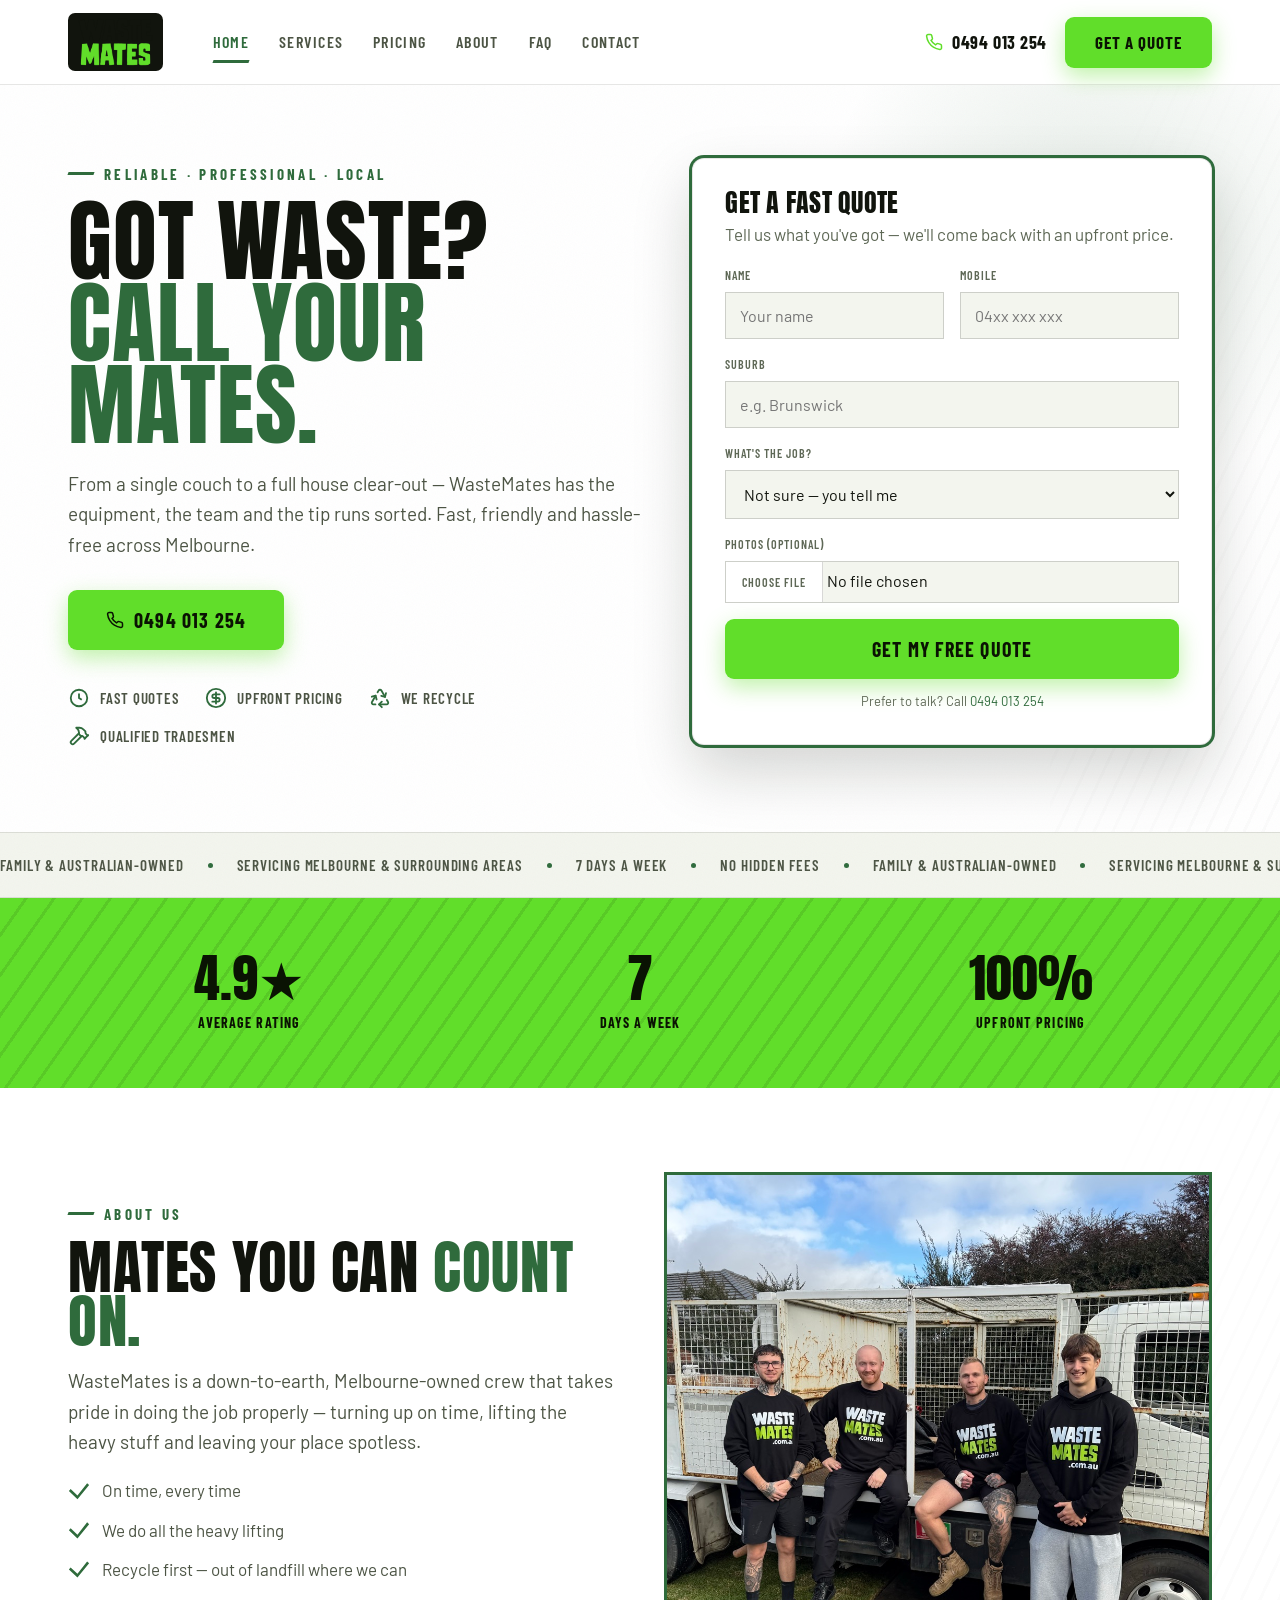
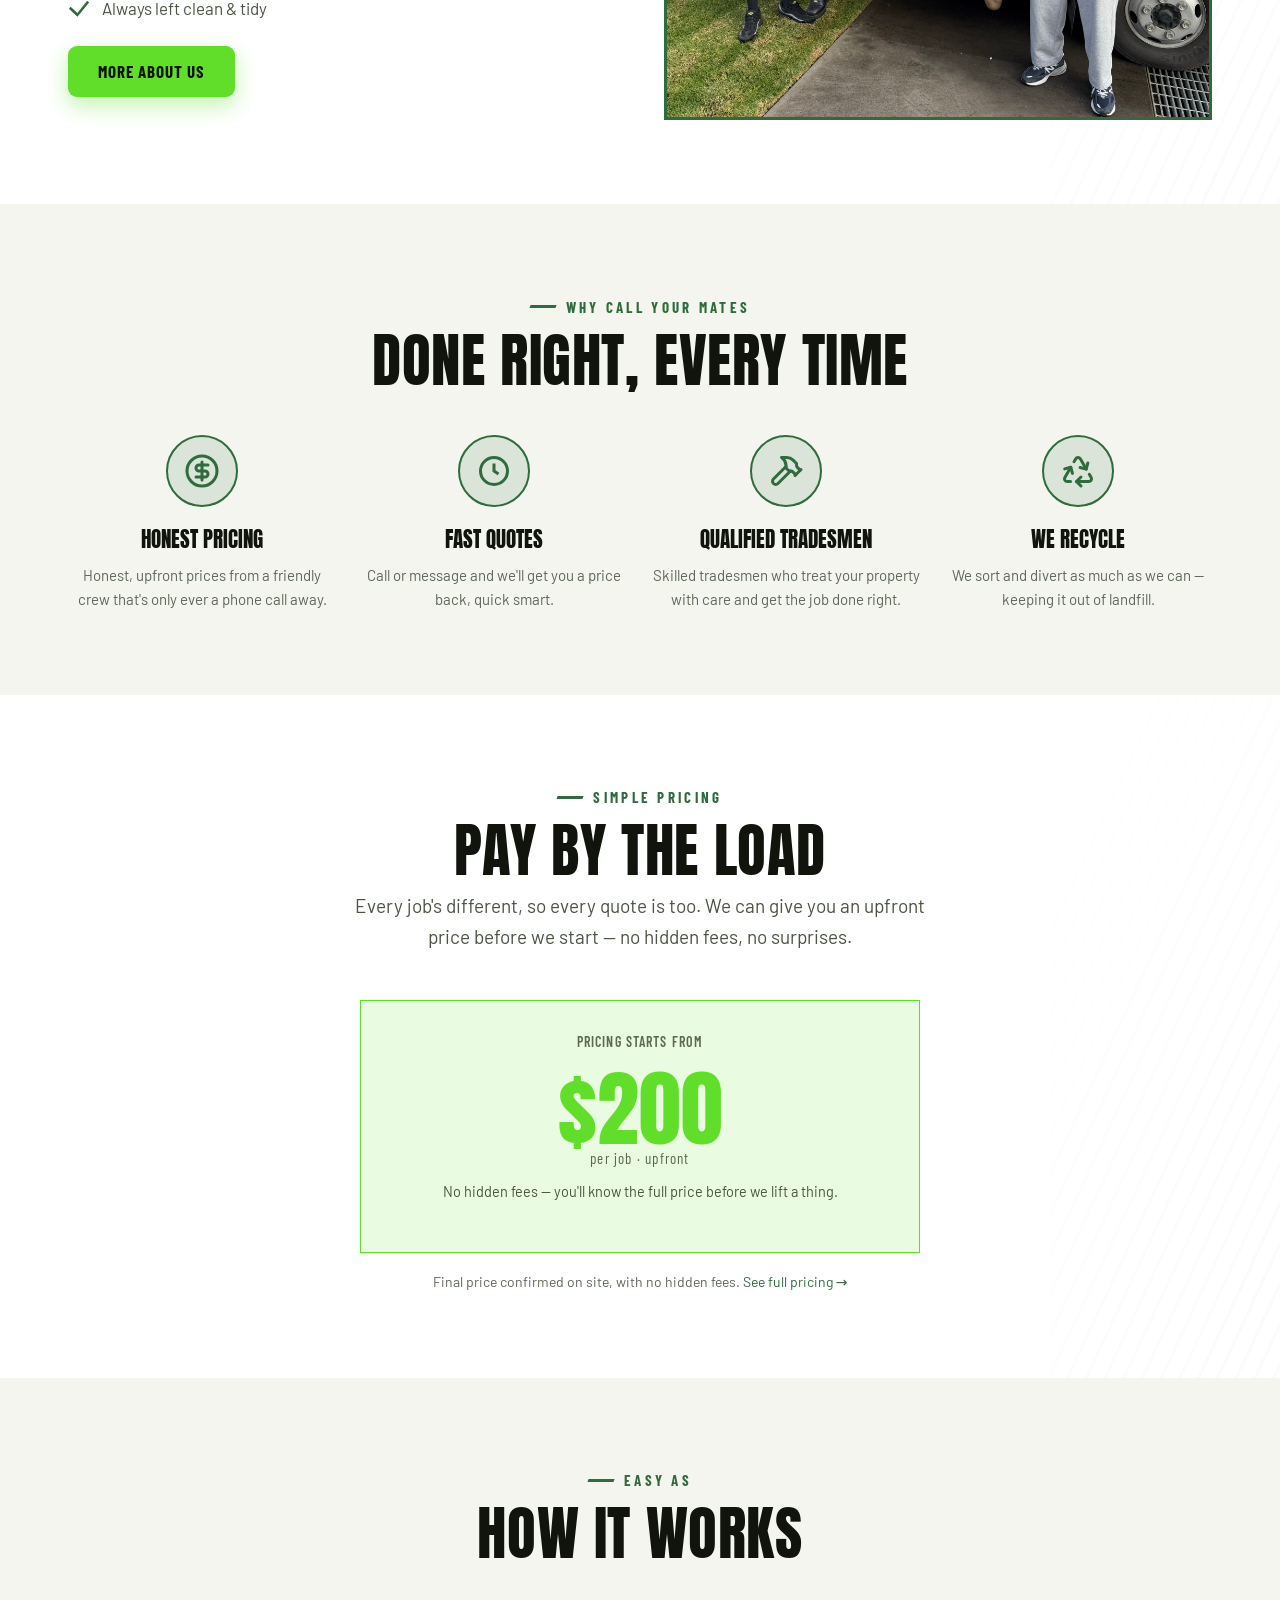
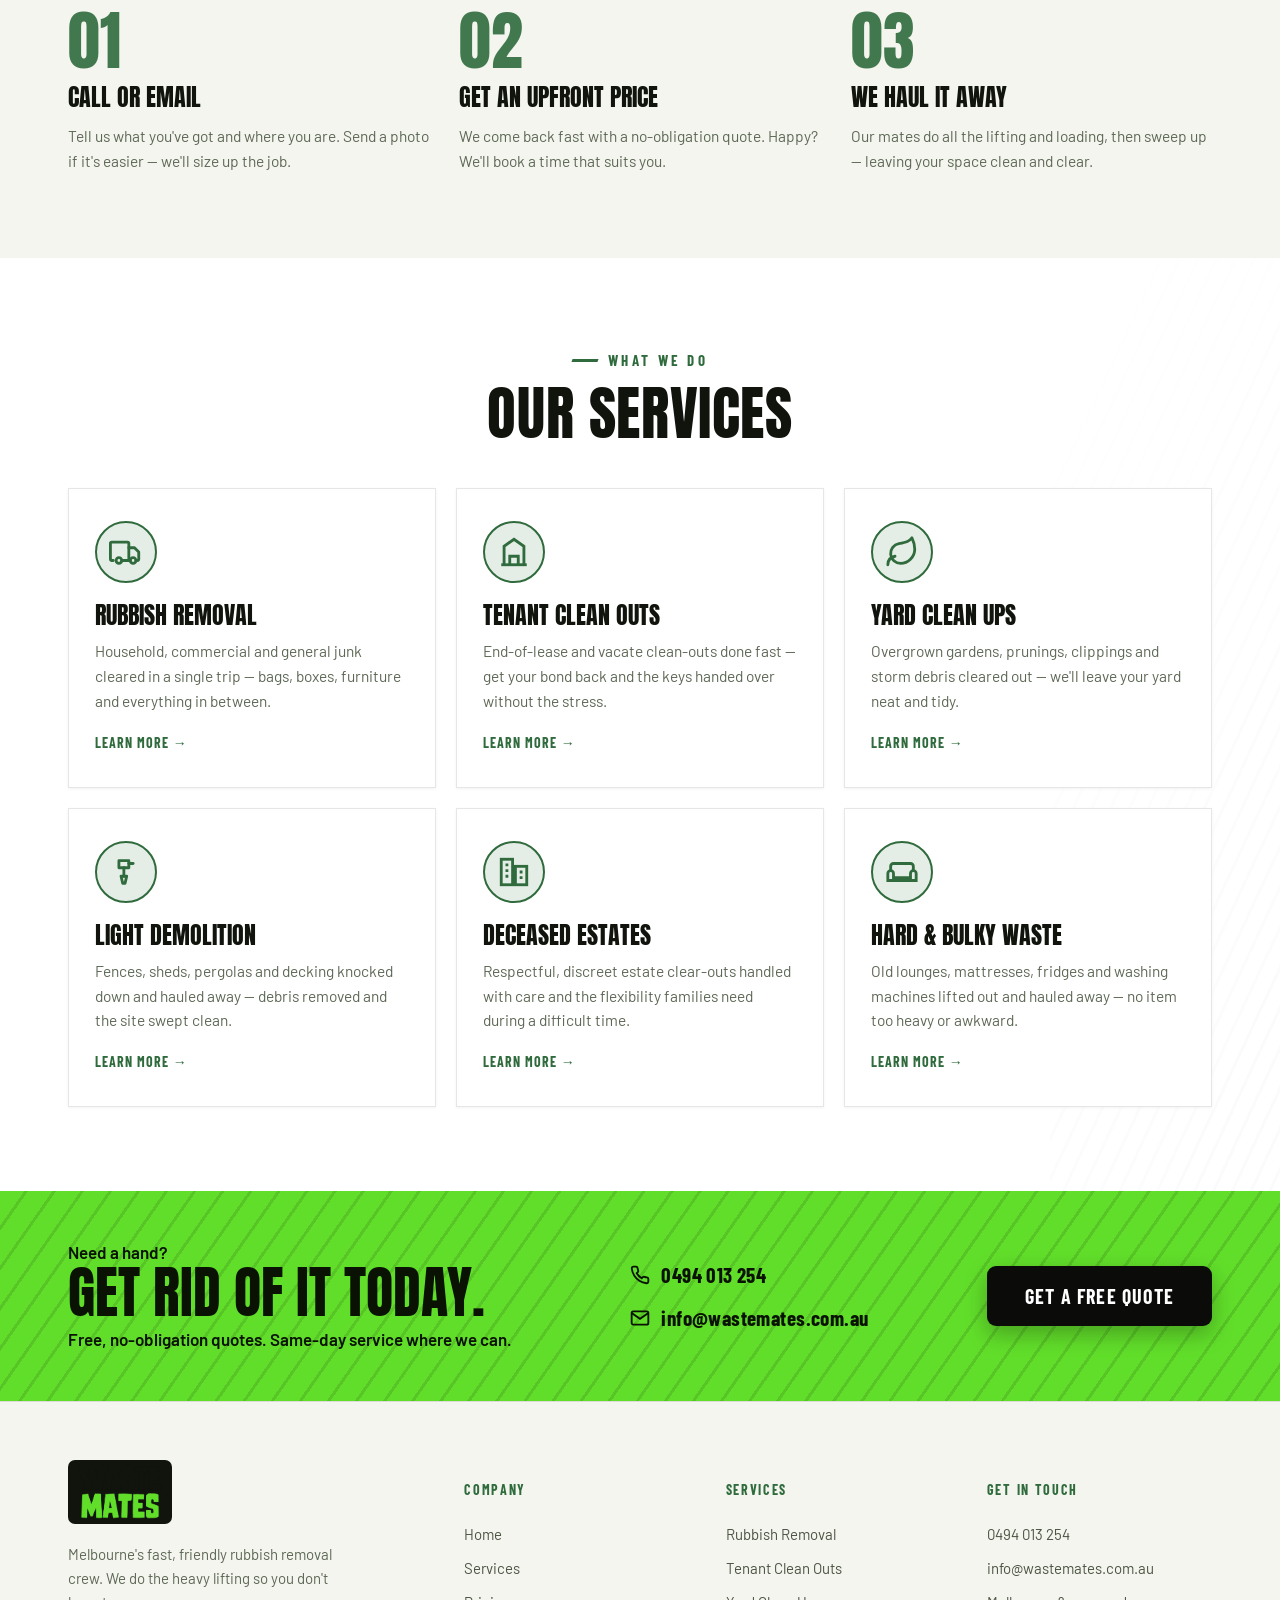
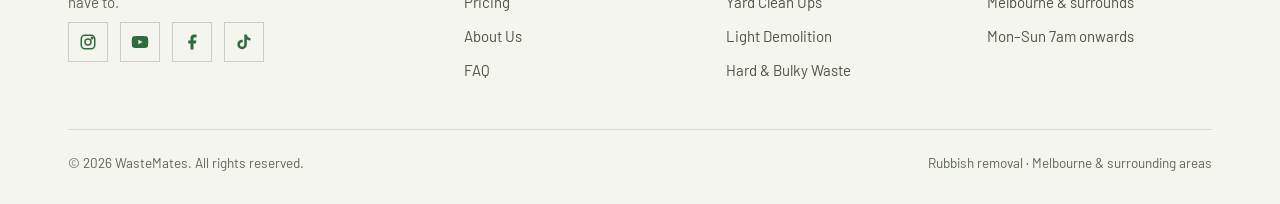
==== index.html @ adf96845 "Fix logo visibility — dark background badge for nav and footer The live logo has white WASTE text wh" ====
﻿<!DOCTYPE html>
<html lang="en-AU">
<head>
<meta charset="UTF-8" />
<meta name="viewport" content="width=device-width, initial-scale=1" />
<title>WasteMates — Rubbish Removal Melbourne | Fast, Upfront, Done.</title>
<meta name="description" content="WasteMates is Melbourne's fast, friendly rubbish removal crew. Upfront pricing, fast quotes, qualified tradesmen. We do the heavy lifting — call 0494 013 254." />
<meta name="theme-color" content="#ffffff" />
<link rel="icon" href="assets/logo.png" />
<link rel="stylesheet" href="styles.css?v=3" />
  <!-- Meta Pixel Code -->
  <script>
  !function(f,b,e,v,n,t,s)
  {if(f.fbq)return;n=f.fbq=function(){n.callMethod?
  n.callMethod.apply(n,arguments):n.queue.push(arguments)};
  if(!f._fbq)f._fbq=n;n.push=n;n.loaded=!0;n.version='2.0';
  n.queue=[];t=b.createElement(e);t.async=!0;
  t.src=v;s=b.getElementsByTagName(e)[0];
  s.parentNode.insertBefore(t,s)}(window, document,'script',
  'https://capig.wastemates.com.au/en_US/fbevents.js');
  fbq('init', '4441358912803902');
  fbq('track', 'PageView');
  </script>
  <noscript><img height="1" width="1" style="display:none"
  src="https://www.facebook.com/tr?id=4441358912803902&ev=PageView&noscript=1"
  /></noscript>
  <!-- End Meta Pixel Code -->
</head>
<body>

  <!-- ===================== HEADER ===================== -->
  <header class="site-head">
    <div class="wrap">
      <nav class="nav">
        <a class="brand" href="index.html" aria-label="WasteMates home"><img src="assets/logo.png" alt="WasteMates" /></a>
        <div class="nav-links">
          <a href="index.html" class="active">Home</a>
          <a href="services.html">Services</a>
          <a href="pricing.html">Pricing</a>
          <a href="about.html">About</a>
          <a href="faq.html">FAQ</a>
          <a href="contact.html">Contact</a>
        </div>
        <div class="nav-cta">
          <a class="phone-link" href="tel:+61494013254"><svg viewBox="0 0 24 24" fill="none" stroke="currentColor" stroke-width="2"><path d="M22 16.92v3a2 2 0 0 1-2.18 2 19.79 19.79 0 0 1-8.63-3.07 19.5 19.5 0 0 1-6-6 19.79 19.79 0 0 1-3.07-8.67A2 2 0 0 1 4.11 2h3a2 2 0 0 1 2 1.72c.13.96.36 1.9.7 2.81a2 2 0 0 1-.45 2.11L8.09 9.91a16 16 0 0 0 6 6l1.27-1.27a2 2 0 0 1 2.11-.45c.91.34 1.85.57 2.81.7A2 2 0 0 1 22 16.92z"/></svg>0494 013 254</a>
          <a class="btn btn--green" href="contact.html">Get a Quote</a>
          <button class="burger" aria-label="Menu"><svg viewBox="0 0 24 24" fill="none" stroke="currentColor" stroke-width="2"><line x1="3" y1="6" x2="21" y2="6"/><line x1="3" y1="12" x2="21" y2="12"/><line x1="3" y1="18" x2="21" y2="18"/></svg></button>
        </div>
      </nav>
    </div>
  </header>
  <div class="mobile-menu">
    <a href="index.html">Home</a>
    <a href="services.html">Services</a>
    <a href="pricing.html">Pricing</a>
    <a href="about.html">About</a>
    <a href="faq.html">FAQ</a>
    <a href="contact.html">Contact</a>
  </div>

  <!-- ===================== HERO ===================== -->
  <section class="hero tread" data-screen-label="Hero">
    <div class="wrap">
      <div class="hero-grid">
        <div class="hero-copy">
          <p class="kicker">Reliable · Professional · Local</p>
          <h1 class="disp" style="max-width: 657px;">Got waste?<br/><span class="brand-text">Call your mates.</span></h1>
          <p class="lead" style="margin-top:22px;">From a single couch to a full house clear-out — WasteMates has the equipment, the team and the tip runs sorted. Fast, friendly and hassle-free across Melbourne.</p>
          <div class="cta-row">
            <a class="btn btn--green btn--lg" href="tel:+61494013254">
              <svg viewBox="0 0 24 24" fill="none" stroke="currentColor" stroke-width="2" style="width:18px;height:18px"><path d="M22 16.92v3a2 2 0 0 1-2.18 2 19.79 19.79 0 0 1-8.63-3.07 19.5 19.5 0 0 1-6-6 19.79 19.79 0 0 1-3.07-8.67A2 2 0 0 1 4.11 2h3a2 2 0 0 1 2 1.72c.13.96.36 1.9.7 2.81a2 2 0 0 1-.45 2.11L8.09 9.91a16 16 0 0 0 6 6l1.27-1.27a2 2 0 0 1 2.11-.45c.91.34 1.85.57 2.81.7A2 2 0 0 1 22 16.92z"/></svg>
              0494 013 254
            </a>
          </div>
          <div class="trust-row">
            <span class="trust-item"><svg viewBox="0 0 24 24" fill="none" stroke="currentColor" stroke-width="2"><circle cx="12" cy="12" r="9"/><path d="M12 7v5l3 2"/></svg>Fast quotes</span>
            <span class="trust-item"><svg viewBox="0 0 24 24" fill="none" stroke="currentColor" stroke-width="2" stroke-linecap="round" stroke-linejoin="round"><circle cx="12" cy="12" r="10" data-comment-anchor="a323102f2f-circle"/><path d="M16 8h-6a2 2 0 1 0 0 4h4a2 2 0 1 1 0 4H8"/><path d="M12 18V6"/></svg>Upfront pricing</span>
            <span class="trust-item"><svg viewBox="0 0 24 24" fill="none" stroke="currentColor" stroke-width="2" stroke-linecap="round" stroke-linejoin="round"><path d="M7 19H4.815a1.83 1.83 0 0 1-1.57-.881 1.785 1.785 0 0 1-.004-1.784L7.196 9.5" data-comment-anchor="2c7aa94d36-path"/><path d="M11 19h8.203a1.83 1.83 0 0 0 1.556-.89 1.784 1.784 0 0 0 0-1.775l-1.226-2.12"/><path d="m14 16-3 3 3 3"/><path d="M8.293 13.596 7.196 9.5 3.1 10.598"/><path d="m9.344 5.811 1.093-1.892A1.83 1.83 0 0 1 11.985 3a1.784 1.784 0 0 1 1.546.888l3.943 6.843"/><path d="m13.378 9.633 4.096 1.098 1.097-4.096"/></svg>We recycle</span>
            <span class="trust-item"><svg viewBox="0 0 24 24" fill="none" stroke="currentColor" stroke-width="2" stroke-linecap="round" stroke-linejoin="round"><path d="m15 12-8.373 8.373a1 1 0 1 1-3-3L12 9" data-comment-anchor="1037ed4631-path"/><path d="m18 15 4-4"/><path d="m21.5 11.5-1.914-1.914A2 2 0 0 1 19 8.172V7l-2.26-2.26a6 6 0 0 0-4.202-1.756L9 2.96l.92.82A6.18 6.18 0 0 1 12 8.4V10l2 2h1.172a2 2 0 0 1 1.414.586L18.5 14.5"/></svg>Qualified tradesmen</span>
          </div>
        </div>
        <div class="hero-form">
          <form class="form" action="https://formsubmit.co/info@wastemates.com.au" method="post" id="hero-quote-form" enctype="multipart/form-data">
            <h2 class="disp" style="font-size:26px;margin-bottom:6px;">Get a fast quote</h2>
            <p class="muted" style="margin-bottom:18px;">Tell us what you've got — we'll come back with an upfront price.</p>
            <input type="hidden" name="_subject" value="New Quote Request — WasteMates Website" />
            <input type="hidden" name="_next" value="https://wastemates.com.au/index.html?sent=1" />
            <input type="hidden" name="_captcha" value="false" />
            <div style="display:none"><input type="text" name="_honey" tabindex="-1" autocomplete="off" /></div>
            <div class="row">
              <div class="field"><label for="h-name">Name</label><input id="h-name" type="text" name="name" placeholder="Your name" /></div>
              <div class="field"><label for="h-mobile">Mobile</label><input id="h-mobile" type="tel" name="mobile" placeholder="04xx xxx xxx" /></div>
            </div>
            <div class="field"><label for="h-suburb">Suburb</label><input id="h-suburb" type="text" name="suburb" placeholder="e.g. Brunswick" /></div>
            <div class="field"><label for="h-job">What's the job?</label>
              <select id="h-job" name="job"><option>Not sure — you tell me</option><option>Rubbish removal</option><option>Tenant clean out</option><option>Yard clean up</option><option>Light demolition</option><option>Deceased estate</option><option>Hard &amp; bulky waste</option></select>
            </div>
            <div class="field"><label for="h-photos">Photos (optional)</label><input id="h-photos" type="file" name="attachment" accept="image/*" /></div>
            <button type="submit" class="btn btn--green btn--lg btn--block">Get my free quote</button>
            <p class="muted" style="margin-top:12px;font-size:13px;text-align:center;">Prefer to talk? Call <a class="green" href="tel:+61494013254">0494 013 254</a></p>
          </form>
        </div>
      </div>
    </div>
  </section>

  <!-- ===================== RATING STRIP ===================== -->
  <section class="strip">
    <div class="marquee">
      <div class="marquee-track">
        <div class="marquee-group">
          <span class="it" data-comment-anchor="3b6968a7cc-span">FAMILY &amp; AUSTRALIAN-OWNED</span><span class="dot"></span>
          <span class="it" data-comment-anchor="3c6c3f442a-span">Servicing Melbourne &amp; surrounding areas</span><span class="dot"></span>
          <span class="it">7 days a week</span><span class="dot"></span>
          <span class="it">No hidden fees</span><span class="dot"></span>
          <span class="it">FAMILY &amp; AUSTRALIAN-OWNED</span><span class="dot"></span>
          <span class="it">Servicing Melbourne &amp; surrounding areas</span><span class="dot"></span>
          <span class="it">7 days a week</span><span class="dot"></span>
          <span class="it">No hidden fees</span><span class="dot"></span>
          <span class="it">FAMILY &amp; AUSTRALIAN-OWNED</span><span class="dot"></span>
          <span class="it">Servicing Melbourne &amp; surrounding areas</span><span class="dot"></span>
          <span class="it">7 days a week</span><span class="dot"></span>
          <span class="it">No hidden fees</span><span class="dot"></span>
        </div>
        <div class="marquee-group" aria-hidden="true">
          <span class="it">FAMILY &amp; AUSTRALIAN-OWNED</span><span class="dot"></span>
          <span class="it">Servicing Melbourne &amp; surrounding areas</span><span class="dot"></span>
          <span class="it">7 days a week</span><span class="dot"></span>
          <span class="it">No hidden fees</span><span class="dot"></span>
          <span class="it">FAMILY &amp; AUSTRALIAN-OWNED</span><span class="dot"></span>
          <span class="it">Servicing Melbourne &amp; surrounding areas</span><span class="dot"></span>
          <span class="it">7 days a week</span><span class="dot"></span>
          <span class="it">No hidden fees</span><span class="dot"></span>
          <span class="it">FAMILY &amp; AUSTRALIAN-OWNED</span><span class="dot"></span>
          <span class="it">Servicing Melbourne &amp; surrounding areas</span><span class="dot"></span>
          <span class="it">7 days a week</span><span class="dot"></span>
          <span class="it">No hidden fees</span><span class="dot"></span>
        </div>
      </div>
    </div>
  </section>

  <!-- ===================== STATS BAND ===================== -->
  <section class="stats-band" data-screen-label="Stats band">
    <div class="wrap">
      <div class="stats-grid">
        <div class="stat-block"><div class="num">4.9★</div><div class="lbl">Average rating</div></div>
        <div class="stat-block"><div class="num">7</div><div class="lbl">Days a week</div></div>
        <div class="stat-block"><div class="num">100%</div><div class="lbl">Upfront pricing</div></div>
      </div>
    </div>
  </section>

  <!-- ===================== ABOUT TEASER ===================== -->
  <section class="section tread" data-screen-label="About teaser">
    <div class="wrap">
      <div class="about-grid">
        <div>
          <p class="kicker">About us</p>
          <h2 class="disp">Mates you can <span class="green">count on.</span></h2>
          <p class="lead" style="margin-top:18px;">WasteMates is a down-to-earth, Melbourne-owned crew that takes pride in doing the job properly — turning up on time, lifting the heavy stuff and leaving your place spotless.</p>
          <ul class="tick-list" style="margin-top:20px;">
            <li>On time, every time</li>
            <li>We do all the heavy lifting</li>
            <li>Recycle first — out of landfill where we can</li>
            <li>Always left clean &amp; tidy</li>
          </ul>
          <div class="cta-row" style="margin:24px 0 0;">
            <a class="btn btn--green" href="about.html">More about us</a>
          </div>
        </div>
        <div class="about-photo">
          <img src="assets/ph-crew.jpg" alt="WasteMates crew" />
        </div>
      </div>
    </div>
  </section>

  <!-- ===================== WHY US ===================== -->
  <section class="section why" data-screen-label="Why us">
    <div class="wrap">
      <div class="shead">
        <p class="kicker">Why call your mates</p>
        <h2 class="disp">Done right, every time</h2>
      </div>
      <div class="why-grid">
        <div class="why-item">
          <div class="why-ic" data-comment-anchor="9b10b68a35-div"><svg viewBox="0 0 24 24" fill="none" stroke="currentColor" stroke-width="2" stroke-linecap="round" stroke-linejoin="round"><circle cx="12" cy="12" r="10"/><path d="M16 8h-6a2 2 0 1 0 0 4h4a2 2 0 1 1 0 4H8"/><path d="M12 18V6"/></svg></div>
          <h3>Honest Pricing</h3>
          <p>Honest, upfront prices from a friendly crew that's only ever a phone call away.</p>
        </div>
        <div class="why-item">
          <div class="why-ic"><svg viewBox="0 0 24 24" fill="none" stroke="currentColor" stroke-width="2"><circle cx="12" cy="12" r="9"/><path d="M12 7v5l3 2"/></svg></div>
          <h3>Fast Quotes</h3>
          <p>Call or message and we'll get you a price back, quick smart.</p>
        </div>
        <div class="why-item" data-comment-anchor="a8935dc30b-div">
          <div class="why-ic"><svg viewBox="0 0 24 24" fill="none" stroke="currentColor" stroke-width="2" stroke-linecap="round" stroke-linejoin="round"><path d="m15 12-8.373 8.373a1 1 0 1 1-3-3L12 9"/><path d="m18 15 4-4"/><path d="m21.5 11.5-1.914-1.914A2 2 0 0 1 19 8.172V7l-2.26-2.26a6 6 0 0 0-4.202-1.756L9 2.96l.92.82A6.18 6.18 0 0 1 12 8.4V10l2 2h1.172a2 2 0 0 1 1.414.586L18.5 14.5"/></svg></div>
          <h3>Qualified Tradesmen</h3>
          <p>Skilled tradesmen who treat your property with care and get the job done right.</p>
        </div>
        <div class="why-item">
          <div class="why-ic" data-comment-anchor="eda1b5be10-div"><svg viewBox="0 0 24 24" fill="none" stroke="currentColor" stroke-width="2" stroke-linecap="round" stroke-linejoin="round"><path d="M7 19H4.815a1.83 1.83 0 0 1-1.57-.881 1.785 1.785 0 0 1-.004-1.784L7.196 9.5"/><path d="M11 19h8.203a1.83 1.83 0 0 0 1.556-.89 1.784 1.784 0 0 0 0-1.775l-1.226-2.12"/><path d="m14 16-3 3 3 3"/><path d="M8.293 13.596 7.196 9.5 3.1 10.598"/><path d="m9.344 5.811 1.093-1.892A1.83 1.83 0 0 1 11.985 3a1.784 1.784 0 0 1 1.546.888l3.943 6.843"/><path d="m13.378 9.633 4.096 1.098 1.097-4.096"/></svg></div>
          <h3>We Recycle</h3>
          <p>We sort and divert as much as we can — keeping it out of landfill.</p>
        </div>
      </div>
    </div>
  </section>

  <!-- ===================== PRICING TEASER ===================== -->
  <section class="section tread" data-screen-label="Pricing teaser">
    <div class="wrap">
      <div class="shead">
        <p class="kicker">Simple pricing</p>
        <h2 class="disp">Pay by the load</h2>
        <p class="lead" style="margin:14px auto 0;">Every job's different, so every quote is too. We can give you an upfront price before we start — no hidden fees, no surprises.</p>
      </div>
      <div class="price-grid" style="grid-template-columns:1fr;max-width:560px;margin:0 auto;">
        <div class="price-card feat">
          <div class="frac">Pricing starts from</div>
          <div class="amt" style="font-size:clamp(56px,15vw,84px);">$200<small>per job · upfront</small></div>
          <p class="fits">No hidden fees — you'll know the full price before we lift a thing.</p>
        </div>
      </div>
      <p class="muted" style="text-align:center;margin-top:18px;font-size:14px;">Final price confirmed on site, with no hidden fees. <a href="pricing.html" class="green">See full pricing →</a></p>
    </div>
  </section>

  <!-- ===================== HOW IT WORKS ===================== -->
  <section class="section why" data-screen-label="How it works">
    <div class="wrap">
      <div class="shead">
        <p class="kicker">Easy as</p>
        <h2 class="disp">How it works</h2>
      </div>
      <div class="steps">
        <div class="step"><div class="n">01</div><h3>Call or email</h3><p>Tell us what you've got and where you are. Send a photo if it's easier — we'll size up the job.</p></div>
        <div class="step"><div class="n">02</div><h3>Get an upfront price</h3><p>We come back fast with a no-obligation quote. Happy? We'll book a time that suits you.</p></div>
        <div class="step"><div class="n">03</div><h3>We haul it away</h3><p>Our mates do all the lifting and loading, then sweep up — leaving your space clean and clear.</p></div>
      </div>
    </div>
  </section>

  <!-- ===================== SERVICES ===================== -->
  <section class="section tread" id="services" data-screen-label="Services">
    <div class="wrap">
      <div class="shead">
        <p class="kicker">What we do</p>
        <h2 class="disp">Our services</h2>
      </div>
      <div class="svc-grid">
        <a class="svc-card" href="services.html">
          <div class="svc-ic" data-comment-anchor="acf03ee2af-div"><svg viewBox="0 0 24 24" fill="none" stroke="currentColor" stroke-width="2" stroke-linecap="round" stroke-linejoin="round"><path d="M14 18V6a1 1 0 0 0-1-1H2a1 1 0 0 0-1 1v11a1 1 0 0 0 1 1h1"/><path d="M14 9h4l3 3v5a1 1 0 0 1-1 1h-1"/><circle cx="7" cy="18" r="2"/><circle cx="17" cy="18" r="2"/><path d="M9 18h6"/></svg></div>
          <h3>RUBBISH REMOVAL</h3>
          <p>Household, commercial and general junk cleared in a single trip — bags, boxes, furniture and everything in between.</p>
          <span class="svc-more">Learn more →</span>
        </a>
        <a class="svc-card" href="services.html">
          <div class="svc-ic"><svg viewBox="0 0 24 24" fill="none" stroke="currentColor" stroke-width="2"><path d="M3 21h18"/><path d="M5 21V8l7-5 7 5v13"/><path d="M9 21v-6h6v6"/></svg></div>
          <h3>TENANT CLEAN OUTS</h3>
          <p>End-of-lease and vacate clean-outs done fast — get your bond back and the keys handed over without the stress.</p>
          <span class="svc-more">Learn more →</span>
        </a>
        <a class="svc-card" href="services.html">
          <div class="svc-ic" data-comment-anchor="a49219375f-div"><svg viewBox="0 0 24 24" fill="none" stroke="currentColor" stroke-width="2" stroke-linecap="round" stroke-linejoin="round" data-comment-anchor="6950f7513b-svg"><path d="M11 20A7 7 0 0 1 9.8 6.1C15.5 5 17 4.48 19 2c1 2 2 4.18 2 8 0 5.5-4.78 10-10 10Z"/><path d="M2 21c0-3 1.85-5.36 5.08-6"/></svg></div>
          <h3>YARD CLEAN UPS</h3>
          <p>Overgrown gardens, prunings, clippings and storm debris cleared out — we'll leave your yard neat and tidy.</p>
          <span class="svc-more">Learn more →</span>
        </a>
        <a class="svc-card" href="services.html">
          <div class="svc-ic"><svg viewBox="0 0 24 24" fill="none" stroke="currentColor" stroke-width="2" stroke-linejoin="round" stroke-linecap="round"><path d="M7 4h7v5H7z" data-comment-anchor="fb498fe541-path"/><path d="M14 6h3"/><path d="M10.5 9v6"/><path d="M8.5 15h4l-1.2 5h-1.6z"/></svg></div>
          <h3>LIGHT DEMOLITION</h3>
          <p>Fences, sheds, pergolas and decking knocked down and hauled away — debris removed and the site swept clean.</p>
          <span class="svc-more">Learn more →</span>
        </a>
        <a class="svc-card" href="services.html">
          <div class="svc-ic"><svg viewBox="0 0 24 24" fill="none" stroke="currentColor" stroke-width="2"><rect x="3" y="3" width="8" height="18"/><rect x="13" y="8" width="8" height="13"/><path d="M6 7h2M6 11h2M6 15h2M16 12h2M16 16h2"/></svg></div>
          <h3>DECEASED ESTATES</h3>
          <p>Respectful, discreet estate clear-outs handled with care and the flexibility families need during a difficult time.</p>
          <span class="svc-more">Learn more →</span>
        </a>
        <a class="svc-card" href="services.html" data-comment-anchor="8968671bc9-a">
          <div class="svc-ic"><svg viewBox="0 0 24 24" fill="none" stroke="currentColor" stroke-width="2"><path d="M4 11V8a2 2 0 0 1 2-2h12a2 2 0 0 1 2 2v3"/><path d="M2 13a2 2 0 0 1 4 0v3h12v-3a2 2 0 0 1 4 0v5H2z"/></svg></div>
          <h3>HARD &amp; BULKY WASTE</h3>
          <p>Old lounges, mattresses, fridges and washing machines lifted out and hauled away — no item too heavy or awkward.</p>
          <span class="svc-more">Learn more →</span>
        </a>
      </div>
    </div>
  </section>

  <!-- ===================== CTA BAND ===================== -->
  <section class="cta-band" data-screen-label="CTA band">
    <div class="wrap">
      <div>
        <p class="sub">Need a hand?</p>
        <h2>Get rid of it today.</h2>
        <p class="sub" style="margin-top:8px;">Free, no-obligation quotes. Same-day service where we can.</p>
      </div>
      <div class="cta-contacts">
        <a class="cc-line" href="tel:+61494013254"><svg viewBox="0 0 24 24" fill="none" stroke="currentColor" stroke-width="2.2"><path d="M22 16.92v3a2 2 0 0 1-2.18 2 19.79 19.79 0 0 1-8.63-3.07 19.5 19.5 0 0 1-6-6 19.79 19.79 0 0 1-3.07-8.67A2 2 0 0 1 4.11 2h3a2 2 0 0 1 2 1.72c.13.96.36 1.9.7 2.81a2 2 0 0 1-.45 2.11L8.09 9.91a16 16 0 0 0 6 6l1.27-1.27a2 2 0 0 1 2.11-.45c.91.34 1.85.57 2.81.7A2 2 0 0 1 22 16.92z"/></svg>0494 013 254</a>
        <span class="cc-line"><svg viewBox="0 0 24 24" fill="none" stroke="currentColor" stroke-width="2.2"><rect x="2" y="4" width="20" height="16" rx="2"/><path d="m2 6 10 7L22 6"/></svg>info@wastemates.com.au</span>
      </div>
      <a class="btn btn--dark btn--lg" href="contact.html">Get a Free Quote</a>
    </div>
  </section>

  <!-- ===================== FOOTER ===================== -->
  <footer class="site-foot">
    <div class="wrap">
      <div class="foot-grid">
        <div class="foot-brand">
          <img src="assets/logo.png" alt="WasteMates" />
          <p>Melbourne's fast, friendly rubbish removal crew. We do the heavy lifting so you don't have to.</p>
          <div class="socials">
            <a href="https://www.instagram.com/thewastemates" aria-label="Instagram" target="_blank" rel="noopener noreferrer"><svg viewBox="0 0 24 24" fill="none" stroke="currentColor" stroke-width="2"><rect x="3" y="3" width="18" height="18" rx="5"/><circle cx="12" cy="12" r="4"/><circle cx="17.5" cy="6.5" r="1" fill="currentColor"/></svg></a>
            <a href="https://www.youtube.com/channel/UCgyg5UkjtcxHfCFO2t0xwRA" aria-label="YouTube" target="_blank" rel="noopener noreferrer"><svg viewBox="0 0 24 24" fill="currentColor" stroke="none" width="22" height="22"><path d="M22.54 6.42a2.78 2.78 0 0 0-1.95-1.96C18.88 4 12 4 12 4s-6.88 0-8.59.46A2.78 2.78 0 0 0 1.46 6.42 29 29 0 0 0 1 12a29 29 0 0 0 .46 5.58 2.78 2.78 0 0 0 1.95 1.96C5.12 20 12 20 12 20s6.88 0 8.59-.46a2.78 2.78 0 0 0 1.95-1.96A29 29 0 0 0 23 12a29 29 0 0 0-.46-5.58z"/><polygon points="9.75 15.02 15.5 12 9.75 8.98 9.75 15.02" fill="#f3f5ee"/></svg></a>
            <a href="https://www.facebook.com/profile.php?id=61590875721966" aria-label="Facebook" target="_blank" rel="noopener noreferrer"><svg viewBox="0 0 24 24" fill="currentColor" stroke="none" width="22" height="22"><path d="M18 2h-3a5 5 0 0 0-5 5v3H7v4h3v8h4v-8h3l1-4h-4V7a1 1 0 0 1 1-1h3z"/></svg></a>
            <a href="https://www.tiktok.com/@waste.mates" aria-label="TikTok" target="_blank" rel="noopener noreferrer"><svg viewBox="0 0 24 24" fill="currentColor" stroke="none" width="22" height="22"><path d="M19.59 6.69a4.83 4.83 0 0 1-3.77-4.25V2h-3.45v13.67a2.89 2.89 0 0 1-2.88 2.5 2.89 2.89 0 0 1-2.89-2.89 2.89 2.89 0 0 1 2.89-2.89c.28 0 .54.04.79.1V9.01a6.34 6.34 0 0 0-.79-.05 6.34 6.34 0 0 0-6.34 6.34 6.34 6.34 0 0 0 6.34 6.34 6.34 6.34 0 0 0 6.33-6.34V8.5a8.18 8.18 0 0 0 4.78 1.52V6.56a4.85 4.85 0 0 1-1.01.13z"/></svg></a>
          </div>
        </div>
        <div class="foot-col">
          <h4>Company</h4>
          <a href="index.html">Home</a>
          <a href="services.html">Services</a>
          <a href="pricing.html">Pricing</a>
          <a href="about.html">About Us</a>
          <a href="faq.html">FAQ</a>
        </div>
        <div class="foot-col">
          <h4>Services</h4>
          <a href="services.html">Rubbish Removal</a>
          <a href="services.html">Tenant Clean Outs</a>
          <a href="services.html">Yard Clean Ups</a>
          <a href="services.html">Light Demolition</a>
          <a href="services.html">Hard &amp; Bulky Waste</a>
        </div>
        <div class="foot-col">
          <h4>Get in touch</h4>
          <a href="tel:+61494013254">0494 013 254</a>
          <span>info@wastemates.com.au</span>
          <span>Melbourne &amp; surrounds</span>
          <span>Mon–Sun 7am onwards</span>
        </div>
      </div>
      <div class="foot-base">
        <span>© 2026 WasteMates. All rights reserved.</span>
        <span>Rubbish removal · Melbourne &amp; surrounding areas</span>
      </div>
    </div>
  </footer>

  <script src="site.js?v=8"></script>
</body>
</html>
---- styles.css ----
/* ===================================================================
   WasteMates — shared design system
   Light, energetic, electric-green. Anton display + Barlow body.
   =================================================================== */

@import url('https://fonts.googleapis.com/css2?family=Anton&family=Barlow:wght@400;500;600;700;800&family=Barlow+Condensed:wght@500;600;700&display=swap');

:root{
  --green:#61DE2A;
  --green-d:#4fbf1f;
  --green-dd:#3a9415;
  --green-soft:rgba(97,222,42,.14);
  --green-glow:rgba(97,222,42,.35);

  /* secondary brand green — used for structural/decorative accents (icons,
     borders, kickers, links). The electric --green above is reserved for
     CTAs, prices, stats and other high-priority conversion info, so it
     keeps its visual punch instead of being diluted everywhere. */
  --brand:#2f6b3c;
  --brand-soft:rgba(47,107,60,.12);

  --bg:#ffffff;
  --bg2:#f3f5ee;
  --bg3:#eaede3;
  --panel:#eef1e8;
  --card:#ffffff;

  --ink:#11140d;
  --ink2:#4c5444;
  --muted:#5e6856;
  --line:rgba(11,12,9,.10);
  --line2:rgba(11,12,9,.16);

  --disp:'Anton',Impact,sans-serif;
  --cond:'Barlow Condensed',sans-serif;
  --body:'Barlow',system-ui,sans-serif;

  --maxw:1200px;
  --r:6px;
}

*{box-sizing:border-box;}
html{scroll-behavior:smooth;}
body{
  margin:0;background:var(--bg);color:var(--ink);
  font-family:var(--body);font-size:17px;line-height:1.6;
  -webkit-font-smoothing:antialiased;overflow-x:hidden;
}
/* grungy grain overlay */
body::before{
  content:"";position:fixed;inset:0;z-index:1;pointer-events:none;opacity:.035;
  background-image:url("data:image/svg+xml,%3Csvg xmlns='http://www.w3.org/2000/svg' width='120' height='120'%3E%3Cfilter id='n'%3E%3CfeTurbulence type='fractalNoise' baseFrequency='0.9' numOctaves='2'/%3E%3C/filter%3E%3Crect width='100%25' height='100%25' filter='url(%23n)'/%3E%3C/svg%3E");
}
img{max-width:100%;display:block;}
a{color:inherit;text-decoration:none;}

h1,h2,h3{margin:0;font-weight:400;}
p{margin:0;}

.wrap{max-width:var(--maxw);margin:0 auto;padding:0 28px;position:relative;z-index:2;}
.section{padding:84px 0;position:relative;z-index:2;}
.section.tight{padding:60px 0;}

/* tire-track texture strips on dark sections */
.tread{position:relative;}
.tread::after{
  content:"";position:absolute;top:0;right:0;width:230px;height:100%;pointer-events:none;opacity:.5;z-index:0;
  background:repeating-linear-gradient(115deg,transparent 0 14px,rgba(11,12,9,.035) 14px 17px);
  -webkit-mask:linear-gradient(115deg,transparent,#000);mask:linear-gradient(115deg,transparent,#000);
}

/* ---------- type helpers ---------- */
.kicker{
  font-family:var(--cond);font-weight:700;text-transform:uppercase;
  letter-spacing:.22em;font-size:15px;color:var(--brand);margin:0 0 14px;
  display:inline-flex;align-items:center;gap:10px;
}
.kicker::before{content:"";width:26px;height:3px;background:var(--brand);display:inline-block;transform:skewX(-20deg);}
.disp{font-family:var(--disp);text-transform:uppercase;line-height:.92;letter-spacing:.01em;}
h1.disp{font-size:clamp(46px,7vw,92px);}
h2.disp{font-size:clamp(34px,4.6vw,60px);}
h3.disp{font-size:clamp(22px,2.4vw,30px);}
.green{color:var(--brand);}
.brand-text{color:var(--brand);}
.lead{font-size:19px;color:var(--ink2);max-width:54ch;}
.muted{color:var(--muted);}

/* green skew underline accent */
.usk{position:relative;display:inline-block;}
.usk::after{content:"";position:absolute;left:0;right:-4px;bottom:-10px;height:7px;background:var(--brand);transform:skewX(-22deg);}

/* ---------- buttons ---------- */
.btn{
  display:inline-flex;align-items:center;gap:10px;justify-content:center;
  font-family:var(--cond);font-weight:700;text-transform:uppercase;letter-spacing:.06em;
  font-size:17px;line-height:1;padding:17px 30px;cursor:pointer;border:0;
  border-radius:9px;
  transition:transform .15s,background .15s,color .15s,box-shadow .15s;
}
.btn--green{background:var(--green);color:#0a1303;box-shadow:0 8px 22px rgba(97,222,42,.4);}
.btn--green:hover{background:#74f23a;transform:translateY(-2px);box-shadow:0 12px 32px var(--green-glow);}
.btn--ghost{background:transparent;color:var(--ink);box-shadow:inset 0 0 0 2px var(--line2);}
.btn--ghost:hover{box-shadow:inset 0 0 0 2px var(--green);color:var(--green);transform:translateY(-2px);}
.btn--dark{background:#0b0c09;color:#fff;box-shadow:0 8px 22px rgba(11,12,9,.28);}
.btn--dark:hover{background:#000;transform:translateY(-2px);box-shadow:0 12px 32px rgba(11,12,9,.4);}
.btn--lg{font-size:20px;padding:20px 38px;}
.btn--block{width:100%;}

/* ---------- header ---------- */
.site-head{
  position:sticky;top:0;z-index:50;background:rgba(255,255,255,.86);
  backdrop-filter:blur(10px);border-bottom:1px solid var(--line);
}
.nav{display:flex;align-items:center;gap:26px;height:84px;}
.brand{display:flex;align-items:center;flex:none;}
.brand img{height:58px;width:auto;background:var(--ink);border-radius:7px;padding:5px 10px;}
.nav-links{display:flex;gap:30px;margin-left:24px;}
.nav-links a{
  font-family:var(--cond);font-weight:600;text-transform:uppercase;letter-spacing:.08em;
  font-size:16px;color:var(--ink2);padding:6px 0;position:relative;transition:color .15s;
}
.nav-links a:hover{color:var(--ink);}
.nav-links a.active{color:var(--brand);}
.nav-links a.active::after{content:"";position:absolute;left:0;right:0;bottom:-2px;height:3px;background:var(--brand);transform:skewX(-20deg);}
.nav-cta{margin-left:auto;display:flex;align-items:center;gap:18px;}
.phone-link{display:flex;align-items:center;gap:9px;font-family:var(--cond);font-weight:700;font-size:18px;letter-spacing:.03em;color:var(--ink);white-space:nowrap;}
.phone-link svg{width:18px;height:18px;color:var(--green);}
.burger{display:none;background:none;border:0;color:var(--ink);cursor:pointer;padding:8px;}
.burger svg{width:28px;height:28px;}

/* ---------- hero ---------- */
.hero{position:relative;overflow:hidden;background:var(--bg);}
.hero::before{ /* corner splatter glow */
  content:"";position:absolute;top:-160px;right:-120px;width:620px;height:620px;border-radius:50%;
  background:radial-gradient(circle,var(--brand-soft),transparent 62%);pointer-events:none;z-index:0;
}
.hero-grid{display:grid;grid-template-columns:1.05fr .95fr;gap:50px;align-items:center;padding:70px 0 84px;}
/* hero quote form — replaces the hero photo as a direct conversion path */
.hero-form{position:relative;}
.hero-form .form{
  border-radius:12px;box-shadow:0 0 0 3px var(--brand),0 26px 60px rgba(17,20,13,.18);
}
.hero-form .form h2{color:var(--ink);}
.cta-row{display:flex;gap:14px;flex-wrap:wrap;margin:30px 0 36px;}
.trust-row{display:flex;flex-wrap:wrap;gap:14px 26px;}
.trust-item{display:flex;align-items:center;gap:10px;font-family:var(--cond);font-weight:600;text-transform:uppercase;letter-spacing:.05em;font-size:15px;color:var(--ink2);}
.trust-item svg{width:22px;height:22px;color:var(--brand);flex:none;}

/* ---------- rating strip ---------- */
.strip{background:var(--bg2);border-top:1px solid var(--line);border-bottom:1px solid var(--line);}
.marquee{overflow:hidden;}
.marquee-track{display:flex;width:max-content;animation:marquee-scroll 32s linear infinite;will-change:transform;}
.marquee-group{display:flex;align-items:center;flex-shrink:0;padding:20px 0;}
.marquee-group .it{display:flex;align-items:center;font-family:var(--cond);font-weight:600;text-transform:uppercase;letter-spacing:.06em;font-size:15px;color:var(--ink2);white-space:nowrap;}
.marquee-group .dot{flex-shrink:0;width:5px;height:5px;border-radius:50%;background:var(--brand);margin:0 24px;}
@keyframes marquee-scroll{from{transform:translateX(0);}to{transform:translateX(-50%);}}
@media (prefers-reduced-motion: reduce){.marquee-track{animation:none;}}
.stars{color:var(--green);letter-spacing:2px;}

/* ---------- section header ---------- */
.shead{text-align:center;margin-bottom:48px;}
.shead .kicker{justify-content:center;}

/* ---------- services grid ---------- */
.svc-grid{display:grid;grid-template-columns:repeat(3,1fr);gap:20px;}
.svc-card{
  background:#ffffff;border:1px solid var(--line);padding:32px 26px;
  box-shadow:0 1px 3px rgba(17,20,13,.05);
  position:relative;transition:transform .15s,border-color .15s,background .15s,box-shadow .15s;overflow:hidden;
}
.svc-card::before{content:"";position:absolute;left:0;top:0;width:100%;height:4px;background:var(--brand);transform:scaleX(0);transform-origin:left;transition:transform .2s;}
.svc-card:hover{transform:translateY(-5px);border-color:var(--line2);background:var(--bg2);box-shadow:0 12px 28px rgba(17,20,13,.08);}
.svc-card:hover::before{transform:scaleX(1);}
.svc-ic{width:62px;height:62px;border-radius:50%;display:flex;align-items:center;justify-content:center;background:var(--brand-soft);border:2px solid var(--brand);margin-bottom:20px;}
.svc-ic svg{width:34px;height:34px;color:var(--brand);}
.svc-card h3{font-family:var(--disp);text-transform:uppercase;font-size:24px;line-height:1;margin-bottom:12px;}
.svc-card p{color:var(--muted);font-size:15.5px;}
.svc-more{display:inline-flex;align-items:center;gap:7px;margin-top:18px;font-family:var(--cond);font-weight:700;text-transform:uppercase;letter-spacing:.07em;font-size:14px;color:var(--brand);}

/* ---------- why band ---------- */
.why{background:var(--bg2);}
.why-grid{display:grid;grid-template-columns:repeat(4,1fr);gap:24px;}
.why-item{text-align:center;}
.why-ic{width:72px;height:72px;margin:0 auto 16px;border-radius:50%;border:2px solid var(--brand);background:var(--brand-soft);display:flex;align-items:center;justify-content:center;}
.why-ic svg{width:36px;height:36px;color:var(--brand);}
.why-item h3{font-family:var(--disp);text-transform:uppercase;font-size:21px;margin-bottom:6px;}
.why-item p{color:var(--muted);font-size:15px;}

/* ---------- pricing tiers ---------- */
.price-grid{display:grid;grid-template-columns:repeat(4,1fr);gap:18px;}
.price-card{background:var(--card);border:1px solid var(--line);padding:30px 24px;text-align:center;position:relative;box-shadow:0 1px 3px rgba(17,20,13,.05);transition:transform .15s,border-color .15s,box-shadow .15s;}
.price-card:hover{transform:translateY(-4px);border-color:var(--brand);box-shadow:0 12px 28px rgba(17,20,13,.08);}
.price-card.feat{border-color:var(--green);background:var(--green-soft);}
.price-card .tag{position:absolute;top:0;left:50%;transform:translate(-50%,-50%);background:var(--green);color:#0a1303;font-family:var(--cond);font-weight:700;text-transform:uppercase;letter-spacing:.08em;font-size:12px;padding:5px 14px;}
.price-card .size{font-family:var(--disp);text-transform:uppercase;font-size:26px;}
.price-card .frac{font-family:var(--cond);font-weight:600;color:var(--muted);text-transform:uppercase;letter-spacing:.08em;font-size:14px;margin-bottom:14px;}
.price-card .amt{font-family:var(--disp);font-size:46px;color:var(--green);line-height:1;}
.price-card .amt small{font-family:var(--cond);font-size:15px;color:var(--muted);display:block;letter-spacing:.08em;}
.price-card .fits{color:var(--ink2);font-size:14.5px;margin-top:14px;min-height:42px;}

/* ---------- steps ---------- */
.steps{display:grid;grid-template-columns:repeat(3,1fr);gap:30px;counter-reset:s;}
.step{position:relative;padding-top:8px;}
.step .n{font-family:var(--disp);font-size:64px;color:var(--brand);line-height:.8;opacity:.9;}
.step h3{font-family:var(--disp);text-transform:uppercase;font-size:24px;margin:10px 0 8px;}
.step p{color:var(--muted);font-size:15.5px;}

/* ---------- about teaser ---------- */
.about-grid{display:grid;grid-template-columns:1fr 1fr;gap:48px;align-items:center;}
.about-photo{position:relative;}
.about-photo img{width:100%;aspect-ratio:1/1;display:block;object-fit:cover;object-position:center;}
.about-photo::after{content:"";position:absolute;inset:0;box-shadow:inset 0 0 0 3px var(--brand);pointer-events:none;}
/* embedded Leaflet map — service area */
#about-map,
#contact-map{
  width:100%;height:450px;
  border:3px solid var(--brand);
  z-index:0;
}
.stats{display:flex;gap:30px;flex-wrap:wrap;margin-top:26px;}
.stat .big{font-family:var(--disp);font-size:44px;color:var(--green);line-height:.9;}
.stat .cap{font-family:var(--cond);font-weight:600;text-transform:uppercase;letter-spacing:.06em;font-size:13px;color:var(--muted);}

/* ---------- testimonials ---------- */
.tst-grid{display:grid;grid-template-columns:repeat(3,1fr);gap:20px;}
.tst{background:var(--card);border:1px solid var(--line);padding:28px;box-shadow:0 1px 3px rgba(17,20,13,.05);}
.tst .stars{font-size:18px;margin-bottom:12px;}
.tst p{font-size:16px;color:var(--ink2);margin-bottom:16px;}
.tst .who{font-family:var(--cond);font-weight:700;text-transform:uppercase;letter-spacing:.05em;font-size:15px;}
.tst .who span{color:var(--muted);font-weight:600;}

/* ---------- stats band ---------- */
.stats-band{position:relative;background:var(--green);color:#0a1303;overflow:hidden;}
.stats-band::before{content:"";position:absolute;inset:0;opacity:.1;background:repeating-linear-gradient(125deg,transparent 0 20px,#0a1303 20px 23px);pointer-events:none;}
.stats-band .wrap{padding:54px 28px;}
.stats-grid{position:relative;z-index:1;display:grid;grid-template-columns:repeat(3,1fr);gap:28px;text-align:center;}
.stat-block .num{font-family:var(--disp);text-transform:uppercase;font-size:clamp(34px,4.6vw,52px);line-height:1;}
.stat-block .lbl{margin-top:8px;font-family:var(--cond);font-weight:700;text-transform:uppercase;letter-spacing:.08em;font-size:14px;}

/* ---------- big CTA band ---------- */
.cta-band{position:relative;background:var(--green);color:#0a1303;overflow:hidden;}
.cta-band::before{content:"";position:absolute;inset:0;opacity:.12;background:repeating-linear-gradient(125deg,transparent 0 20px,#0a1303 20px 23px);pointer-events:none;}
.cta-band .wrap{display:flex;flex-wrap:wrap;align-items:center;gap:30px;justify-content:space-between;padding:48px 28px;}
.cta-band h2{font-family:var(--disp);text-transform:uppercase;font-size:clamp(34px,4.4vw,56px);line-height:.92;}
.cta-band .sub{font-weight:600;font-size:17px;}
.cta-contacts{display:flex;flex-direction:column;gap:10px;}
.cta-contacts a,.cta-contacts .cc-line{display:flex;align-items:center;gap:11px;font-family:var(--cond);font-weight:700;font-size:21px;letter-spacing:.02em;}
.cta-contacts svg{width:20px;height:20px;}

/* ---------- footer ---------- */
.site-foot{background:var(--bg2);border-top:1px solid var(--line);padding:58px 0 30px;}
.foot-grid{display:grid;grid-template-columns:1.6fr 1fr 1fr 1fr;gap:36px;}
.foot-brand img{height:64px;margin-bottom:18px;background:var(--ink);border-radius:7px;padding:5px 10px;}
.foot-brand p{color:var(--muted);font-size:15px;max-width:34ch;}
.foot-col h4{font-family:var(--cond);font-weight:700;text-transform:uppercase;letter-spacing:.12em;font-size:14px;color:var(--brand);margin-bottom:16px;}
.foot-col a,.foot-col span{display:block;color:var(--ink2);font-size:15px;padding:5px 0;transition:color .12s;}
.foot-col a:hover{color:var(--brand);}
.socials{display:flex;gap:12px;margin-top:8px;}
.socials a{width:40px;height:40px;border:1px solid var(--line2);display:flex;align-items:center;justify-content:center;transition:.15s;}
.socials a:hover{border-color:var(--brand);background:var(--brand-soft);}
.socials svg{width:18px;height:18px;color:var(--brand);}
.foot-base{margin-top:42px;padding-top:22px;border-top:1px solid var(--line);display:flex;flex-wrap:wrap;justify-content:space-between;gap:12px;color:var(--muted);font-size:13.5px;}

/* ---------- inner page hero ---------- */
.page-hero{position:relative;background:var(--bg2);border-bottom:1px solid var(--line);padding:64px 0 56px;overflow:hidden;}
.page-hero::before{content:"";position:absolute;top:-140px;right:-100px;width:480px;height:480px;border-radius:50%;background:radial-gradient(circle,var(--brand-soft),transparent 62%);}
.page-hero .crumbs{font-family:var(--cond);font-weight:600;text-transform:uppercase;letter-spacing:.1em;font-size:13px;color:var(--muted);margin-bottom:16px;}
.page-hero .crumbs a:hover{color:var(--brand);}
.page-hero h1{font-family:var(--disp);text-transform:uppercase;font-size:clamp(40px,6vw,76px);line-height:.92;}

/* ---------- generic content ---------- */
.two-col{display:grid;grid-template-columns:1fr 1fr;gap:48px;align-items:start;}
.prose p{color:var(--ink2);margin-bottom:16px;}
.tick-list{list-style:none;padding:0;margin:8px 0 0;display:grid;gap:12px;}
.tick-list li{display:flex;gap:12px;align-items:flex-start;color:var(--ink2);}
.tick-list li::before{content:"";flex:none;width:22px;height:22px;margin-top:2px;background:var(--brand);clip-path:polygon(43% 73%,12% 44%,4% 53%,43% 90%,96% 25%,87% 17%);}
.cross-list li::before{background:#b13a2a;clip-path:polygon(20% 0,50% 30%,80% 0,100% 20%,70% 50%,100% 80%,80% 100%,50% 70%,20% 100%,0 80%,30% 50%,0 20%);}

/* ---------- FAQ accordion ---------- */
.faq{max-width:860px;margin:0 auto;}
.faq-item{border:1px solid var(--line);background:var(--card);margin-bottom:12px;box-shadow:0 1px 3px rgba(17,20,13,.05);}
.faq-q{width:100%;text-align:left;background:none;border:0;color:var(--ink);cursor:pointer;
  display:flex;align-items:center;justify-content:space-between;gap:16px;padding:22px 24px;
  font-family:var(--cond);font-weight:700;text-transform:uppercase;letter-spacing:.03em;font-size:19px;}
.faq-q .pm{display:inline-flex;align-items:center;gap:7px;font-family:var(--cond);font-weight:700;text-transform:uppercase;letter-spacing:.07em;font-size:14px;color:var(--brand);flex:none;white-space:nowrap;}
.faq-q .pm::after{content:"\2193";font-size:13px;transition:transform .2s;}
.faq-item.open .pm::after{transform:rotate(180deg);}
.faq-a{max-height:0;overflow:hidden;transition:max-height .28s ease;}
.faq-a p{padding:0 24px 22px;color:var(--ink2);}

/* ---------- contact ---------- */
.contact-grid{display:grid;grid-template-columns:1fr 1.1fr;gap:40px;align-items:start;}
.contact-card{background:var(--card);border:1px solid var(--line);padding:26px;display:flex;gap:16px;align-items:center;margin-bottom:14px;box-shadow:0 1px 3px rgba(17,20,13,.05);}
.contact-card .ic{width:54px;height:54px;border-radius:50%;flex:none;background:var(--brand-soft);border:2px solid var(--brand);display:flex;align-items:center;justify-content:center;}
.contact-card .ic svg{width:26px;height:26px;color:var(--brand);}
.contact-card .lbl{font-family:var(--cond);font-weight:600;text-transform:uppercase;letter-spacing:.1em;font-size:12px;color:var(--muted);}
.contact-card .val{font-family:var(--cond);font-weight:700;font-size:22px;}
.form{background:var(--card);border:1px solid var(--line);padding:32px;box-shadow:0 1px 3px rgba(17,20,13,.05);}
.form .row{display:grid;grid-template-columns:1fr 1fr;gap:16px;}
.field{margin-bottom:16px;}
.field label{display:block;font-family:var(--cond);font-weight:600;text-transform:uppercase;letter-spacing:.08em;font-size:12px;color:var(--muted);margin-bottom:7px;}
.field input,.field textarea,.field select{
  width:100%;background:var(--bg2);border:1px solid var(--line2);color:var(--ink);
  font-family:var(--body);font-size:16px;padding:13px 14px;outline:none;transition:border-color .15s;
}
.field input:focus,.field textarea:focus,.field select:focus{border-color:var(--green);}
.field textarea{min-height:120px;resize:vertical;}
.field input[type=file]{padding:0;cursor:pointer;}
.field input[type=file]::file-selector-button{background:var(--card);border:none;border-right:1px solid var(--line2);color:var(--muted);font-family:var(--cond);font-size:12px;font-weight:600;text-transform:uppercase;letter-spacing:.08em;padding:13px 16px;cursor:pointer;transition:background .15s;}
.field input[type=file]::file-selector-button:hover{background:var(--line);}

/* ---------- responsive ---------- */
@media(max-width:980px){
  .hero-grid,.about-grid,.two-col,.contact-grid{grid-template-columns:1fr;}
  .svc-grid,.tst-grid,.steps{grid-template-columns:repeat(2,1fr);}
  .why-grid,.price-grid{grid-template-columns:repeat(2,1fr);}
  .foot-grid{grid-template-columns:1fr 1fr;}
}
/* collapse the nav to a burger before the full bar can get tight */
@media(max-width:980px){
  .nav-links,.nav-cta .phone-link,.nav-cta .btn{display:none;}
  .burger{display:block;}
  .nav-cta{margin-left:auto;}
  .nav{height:72px;}
  .brand img{height:48px;padding:4px 8px;}
}
@media(max-width:680px){
  .section{padding:60px 0;}
  .section.tight{padding:46px 0;}
  .svc-grid,.tst-grid,.steps,.why-grid,.price-grid,.stats-grid,.foot-grid,.form .row{grid-template-columns:1fr;}
  .stats-grid{gap:34px;}
  .cta-band .wrap{flex-direction:column;align-items:flex-start;}
  .about-photo img{height:auto;}
}
/* phone refinements — keep big display type & rows from clipping */
@media(max-width:520px){
  .wrap{padding:0 18px;}
  h1.disp{font-size:clamp(38px,11vw,60px);}
  .page-hero h1{font-size:clamp(32px,9.5vw,56px);}
  .cta-row{flex-direction:column;align-items:stretch;}
  .cta-row .btn{width:100%;}
  .cta-band .wrap{padding:40px 18px;gap:22px;}
  .cta-contacts a{font-size:18px;word-break:break-word;}
  .cta-contacts svg{flex:none;}
  .contact-card .val{font-size:19px;word-break:break-word;}
  .foot-base{font-size:12.5px;}
}

/* ---------- sticky mobile call/quote bar ---------- */
.sticky-cta{display:none;}
@media(max-width:680px){
  .sticky-cta{
    display:flex;gap:10px;position:fixed;left:0;right:0;bottom:0;z-index:55;
    padding:12px 16px calc(12px + env(safe-area-inset-bottom));
    background:rgba(255,255,255,.97);backdrop-filter:blur(10px);
    border-top:1px solid var(--line);box-shadow:0 -8px 26px rgba(17,20,13,.14);
  }
  .sticky-cta .btn{flex:1;padding:14px 16px;font-size:15px;}
  body{padding-bottom:74px;}
}

/* mobile menu */
.mobile-menu{display:none;position:fixed;inset:72px 0 0;z-index:49;background:rgba(255,255,255,.98);
  flex-direction:column;padding:30px 28px;gap:8px;overflow-y:auto;}
.mobile-menu.open{display:flex;}
.mobile-menu a{font-family:var(--disp);text-transform:uppercase;font-size:30px;color:var(--ink);padding:10px 0;border-bottom:1px solid var(--line);}
.mobile-menu a:last-of-type{border:0;}
.mobile-menu .btn{margin-top:18px;}
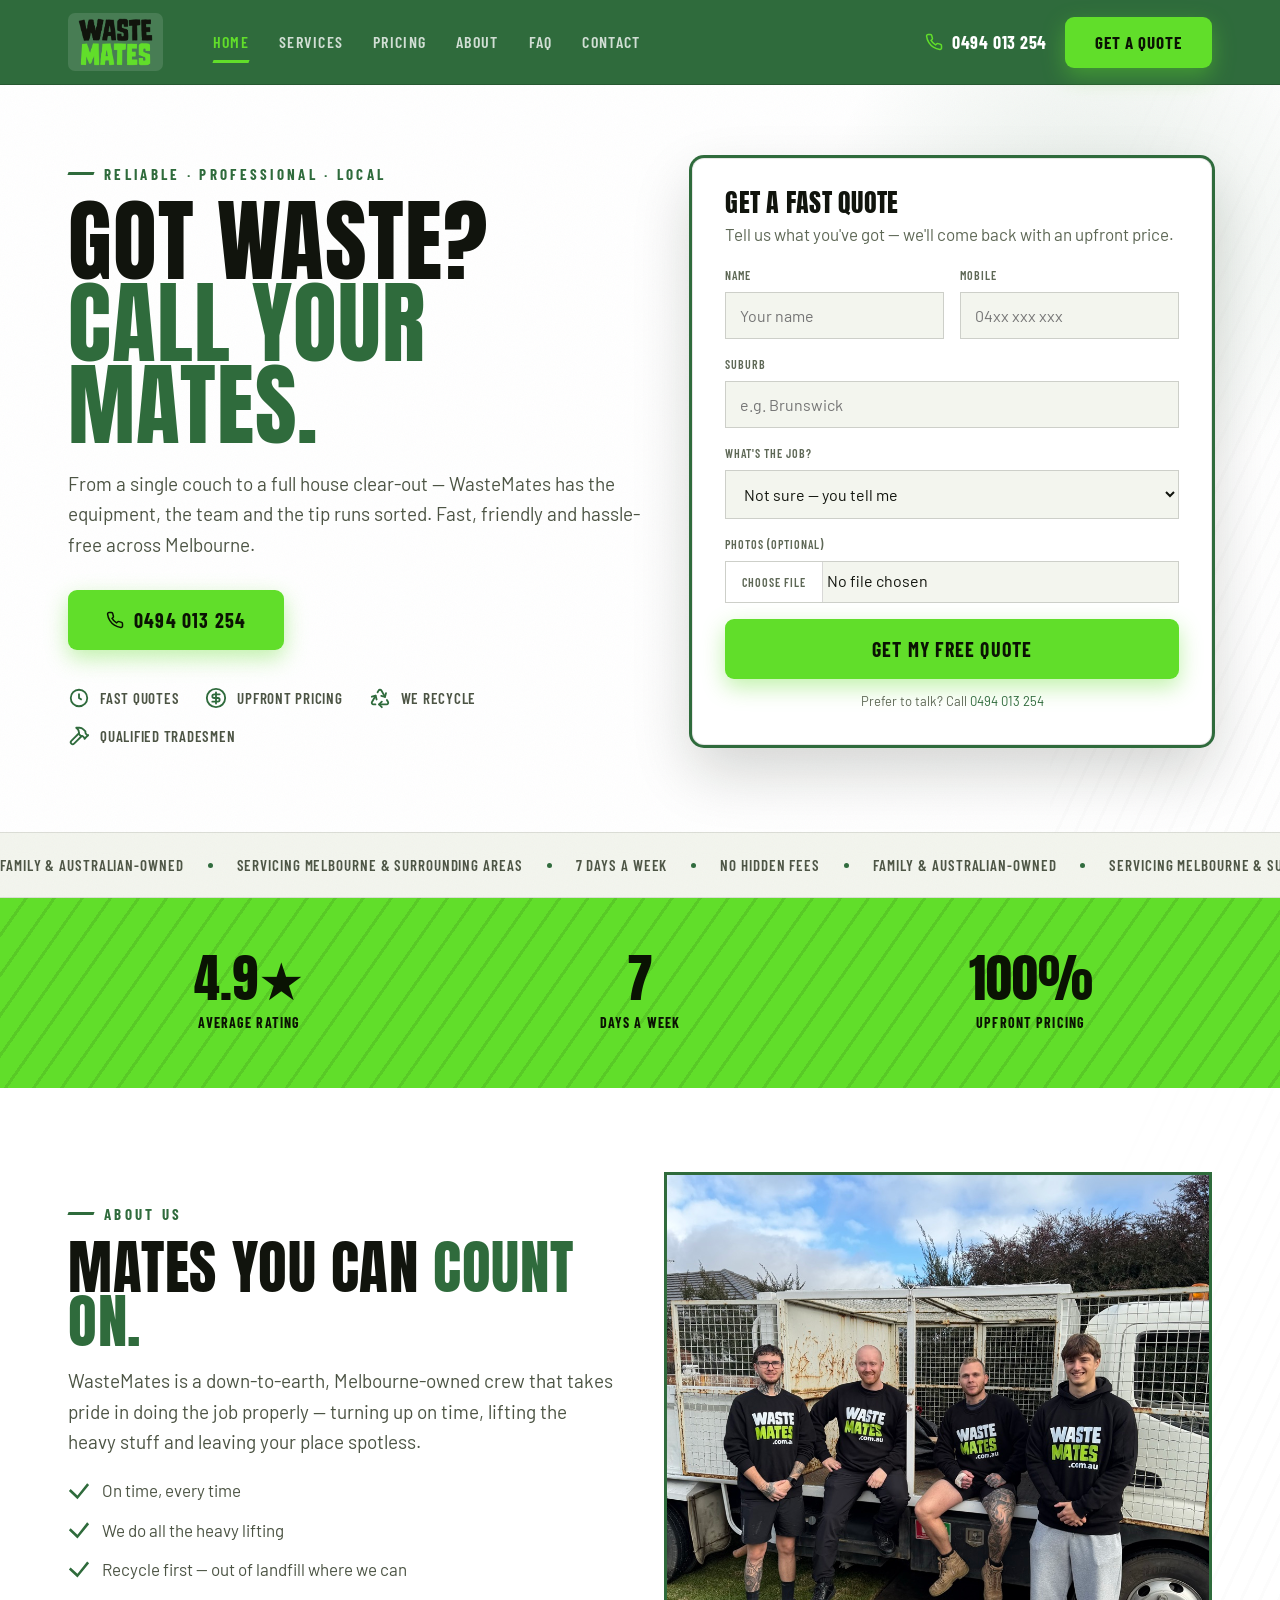
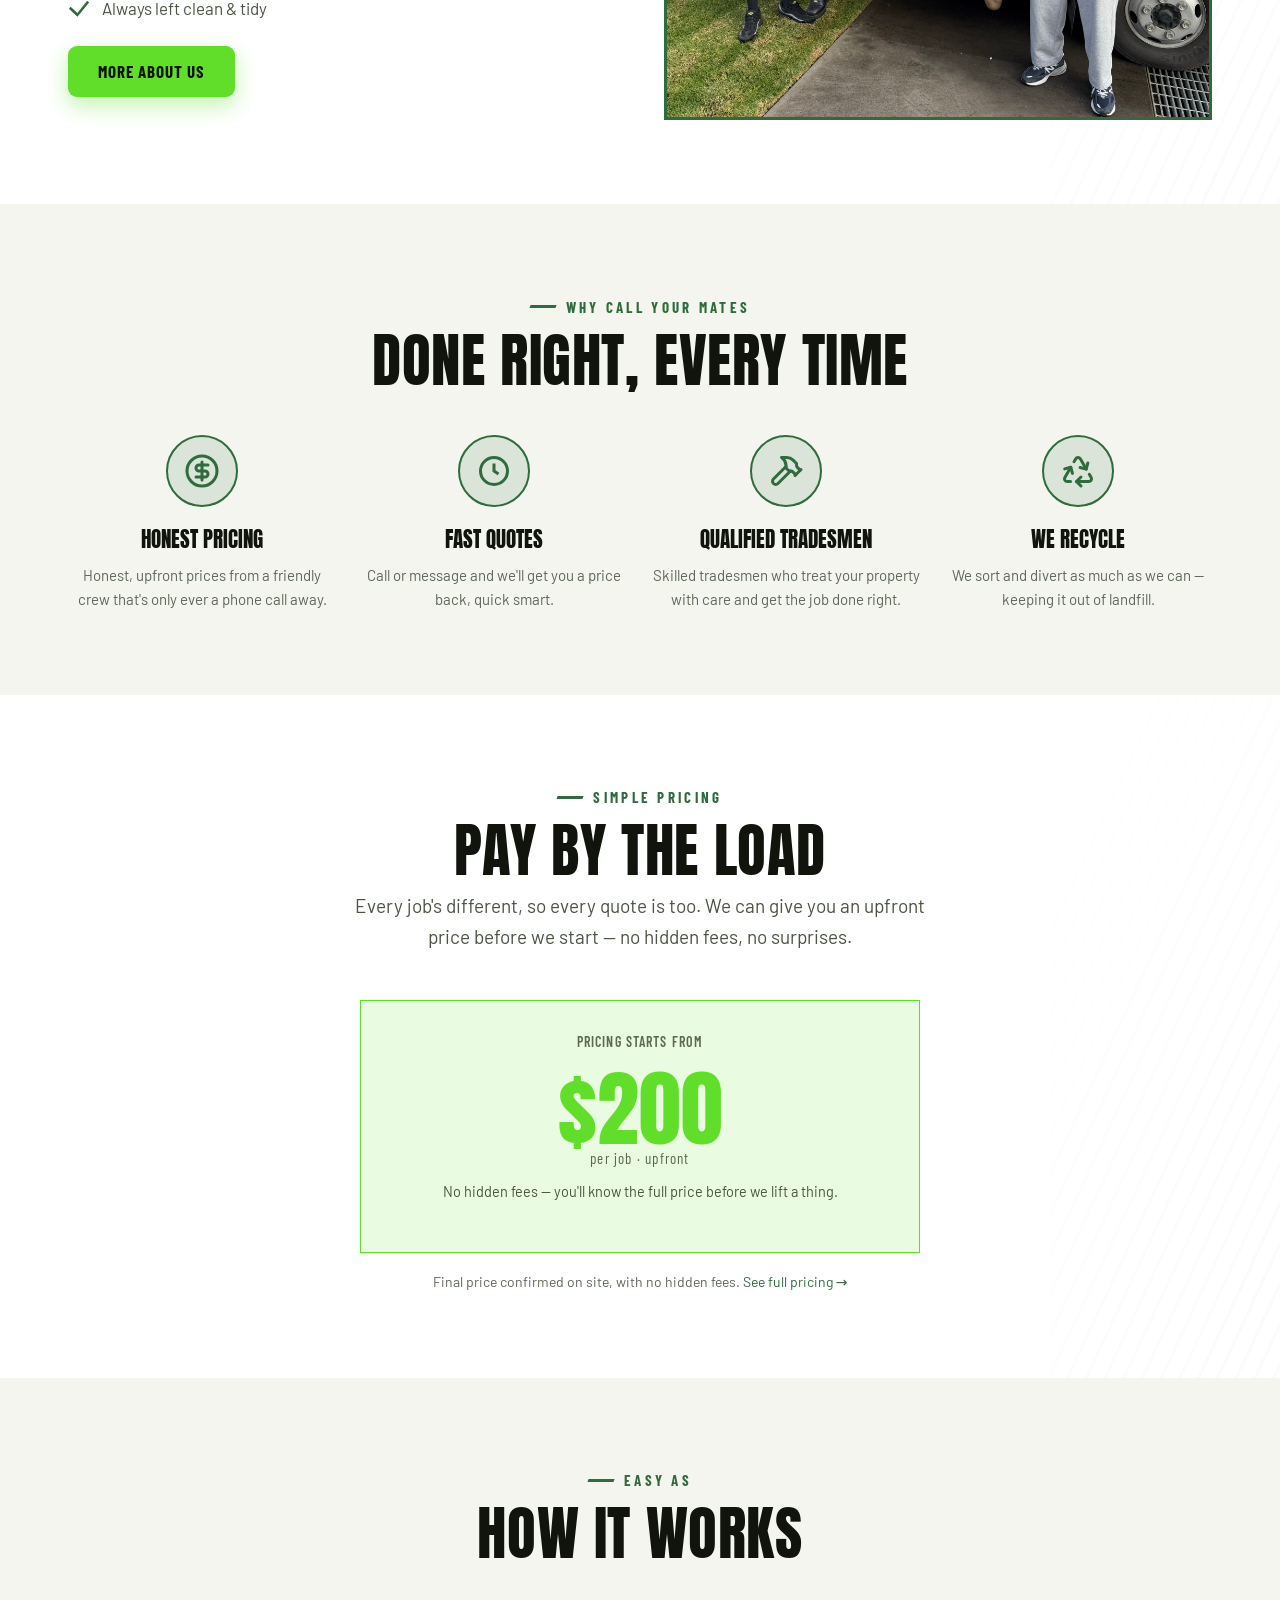
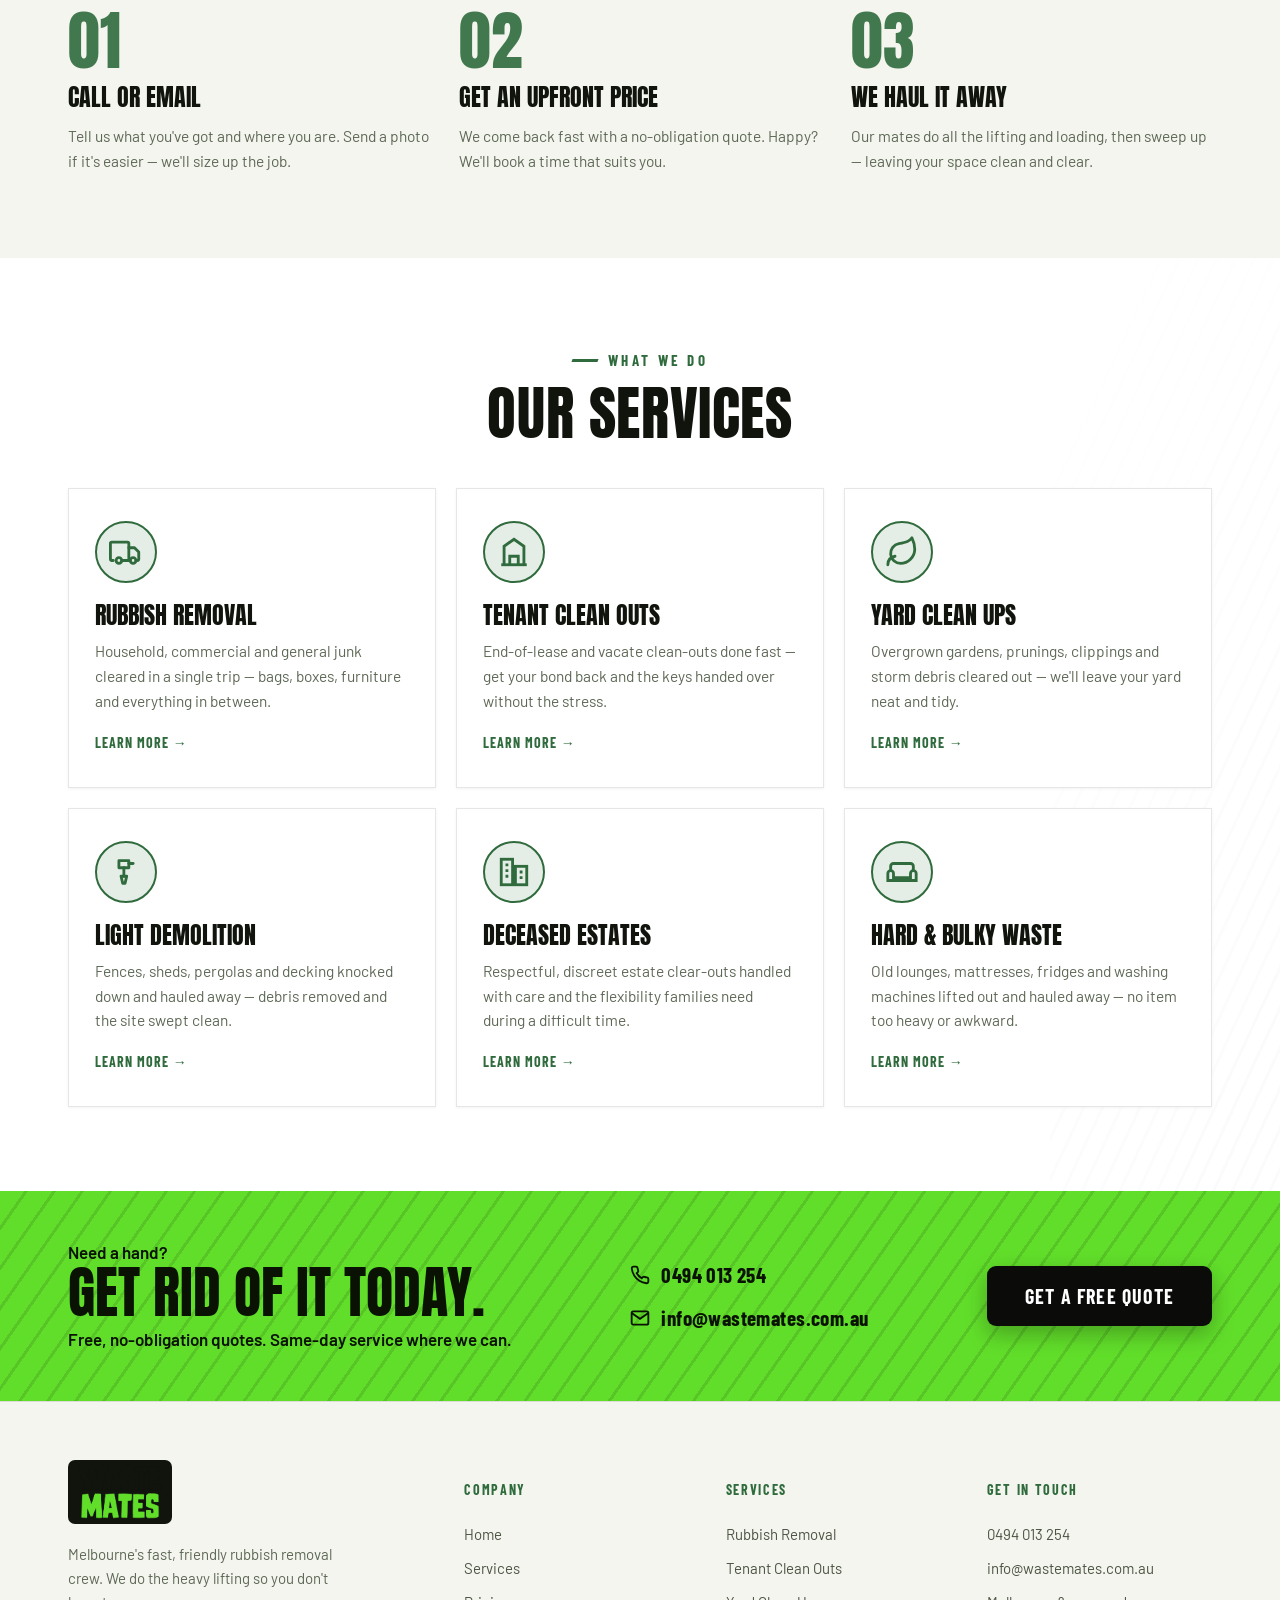
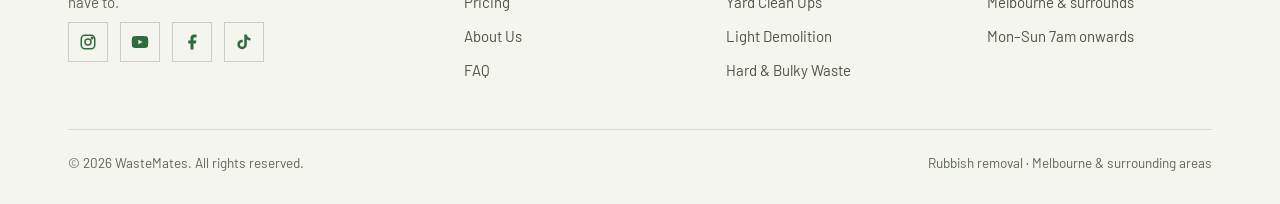
==== commit 2da66ef6: "style: green header/nav bar using --brand colour - .site-head background changed from translucent wh" ====
--- a/index.html
+++ b/index.html
@@ -7,7 +7,7 @@
 <meta name="description" content="WasteMates is Melbourne's fast, friendly rubbish removal crew. Upfront pricing, fast quotes, qualified tradesmen. We do the heavy lifting — call 0494 013 254." />
 <meta name="theme-color" content="#ffffff" />
 <link rel="icon" href="assets/logo.png" />
-<link rel="stylesheet" href="styles.css?v=3" />
+<link rel="stylesheet" href="styles.css?v=4" />
   <!-- Meta Pixel Code -->
   <script>
   !function(f,b,e,v,n,t,s)
@@ -351,6 +351,6 @@
     </div>
   </footer>
 
-  <script src="site.js?v=8"></script>
+  <script src="site.js?v=9"></script>
 </body>
 </html>
--- a/styles.css
+++ b/styles.css
@@ -108,24 +108,24 @@
 
 /* ---------- header ---------- */
 .site-head{
-  position:sticky;top:0;z-index:50;background:rgba(255,255,255,.86);
-  backdrop-filter:blur(10px);border-bottom:1px solid var(--line);
+  position:sticky;top:0;z-index:50;background:var(--brand);
+  border-bottom:1px solid rgba(0,0,0,.18);
 }
 .nav{display:flex;align-items:center;gap:26px;height:84px;}
 .brand{display:flex;align-items:center;flex:none;}
-.brand img{height:58px;width:auto;background:var(--ink);border-radius:7px;padding:5px 10px;}
+.brand img{height:58px;width:auto;background:rgba(255,255,255,.12);border-radius:7px;padding:5px 10px;}
 .nav-links{display:flex;gap:30px;margin-left:24px;}
 .nav-links a{
   font-family:var(--cond);font-weight:600;text-transform:uppercase;letter-spacing:.08em;
-  font-size:16px;color:var(--ink2);padding:6px 0;position:relative;transition:color .15s;
-}
-.nav-links a:hover{color:var(--ink);}
-.nav-links a.active{color:var(--brand);}
-.nav-links a.active::after{content:"";position:absolute;left:0;right:0;bottom:-2px;height:3px;background:var(--brand);transform:skewX(-20deg);}
+  font-size:16px;color:rgba(255,255,255,.78);padding:6px 0;position:relative;transition:color .15s;
+}
+.nav-links a:hover{color:#fff;}
+.nav-links a.active{color:var(--green);}
+.nav-links a.active::after{content:"";position:absolute;left:0;right:0;bottom:-2px;height:3px;background:var(--green);transform:skewX(-20deg);}
 .nav-cta{margin-left:auto;display:flex;align-items:center;gap:18px;}
-.phone-link{display:flex;align-items:center;gap:9px;font-family:var(--cond);font-weight:700;font-size:18px;letter-spacing:.03em;color:var(--ink);white-space:nowrap;}
+.phone-link{display:flex;align-items:center;gap:9px;font-family:var(--cond);font-weight:700;font-size:18px;letter-spacing:.03em;color:#fff;white-space:nowrap;}
 .phone-link svg{width:18px;height:18px;color:var(--green);}
-.burger{display:none;background:none;border:0;color:var(--ink);cursor:pointer;padding:8px;}
+.burger{display:none;background:none;border:0;color:#fff;cursor:pointer;padding:8px;}
 .burger svg{width:28px;height:28px;}
 
 /* ---------- hero ---------- */
@@ -360,9 +360,9 @@
 }
 
 /* mobile menu */
-.mobile-menu{display:none;position:fixed;inset:72px 0 0;z-index:49;background:rgba(255,255,255,.98);
+.mobile-menu{display:none;position:fixed;inset:72px 0 0;z-index:49;background:var(--brand);
   flex-direction:column;padding:30px 28px;gap:8px;overflow-y:auto;}
 .mobile-menu.open{display:flex;}
-.mobile-menu a{font-family:var(--disp);text-transform:uppercase;font-size:30px;color:var(--ink);padding:10px 0;border-bottom:1px solid var(--line);}
+.mobile-menu a{font-family:var(--disp);text-transform:uppercase;font-size:30px;color:#fff;padding:10px 0;border-bottom:1px solid rgba(255,255,255,.18);}
 .mobile-menu a:last-of-type{border:0;}
 .mobile-menu .btn{margin-top:18px;}
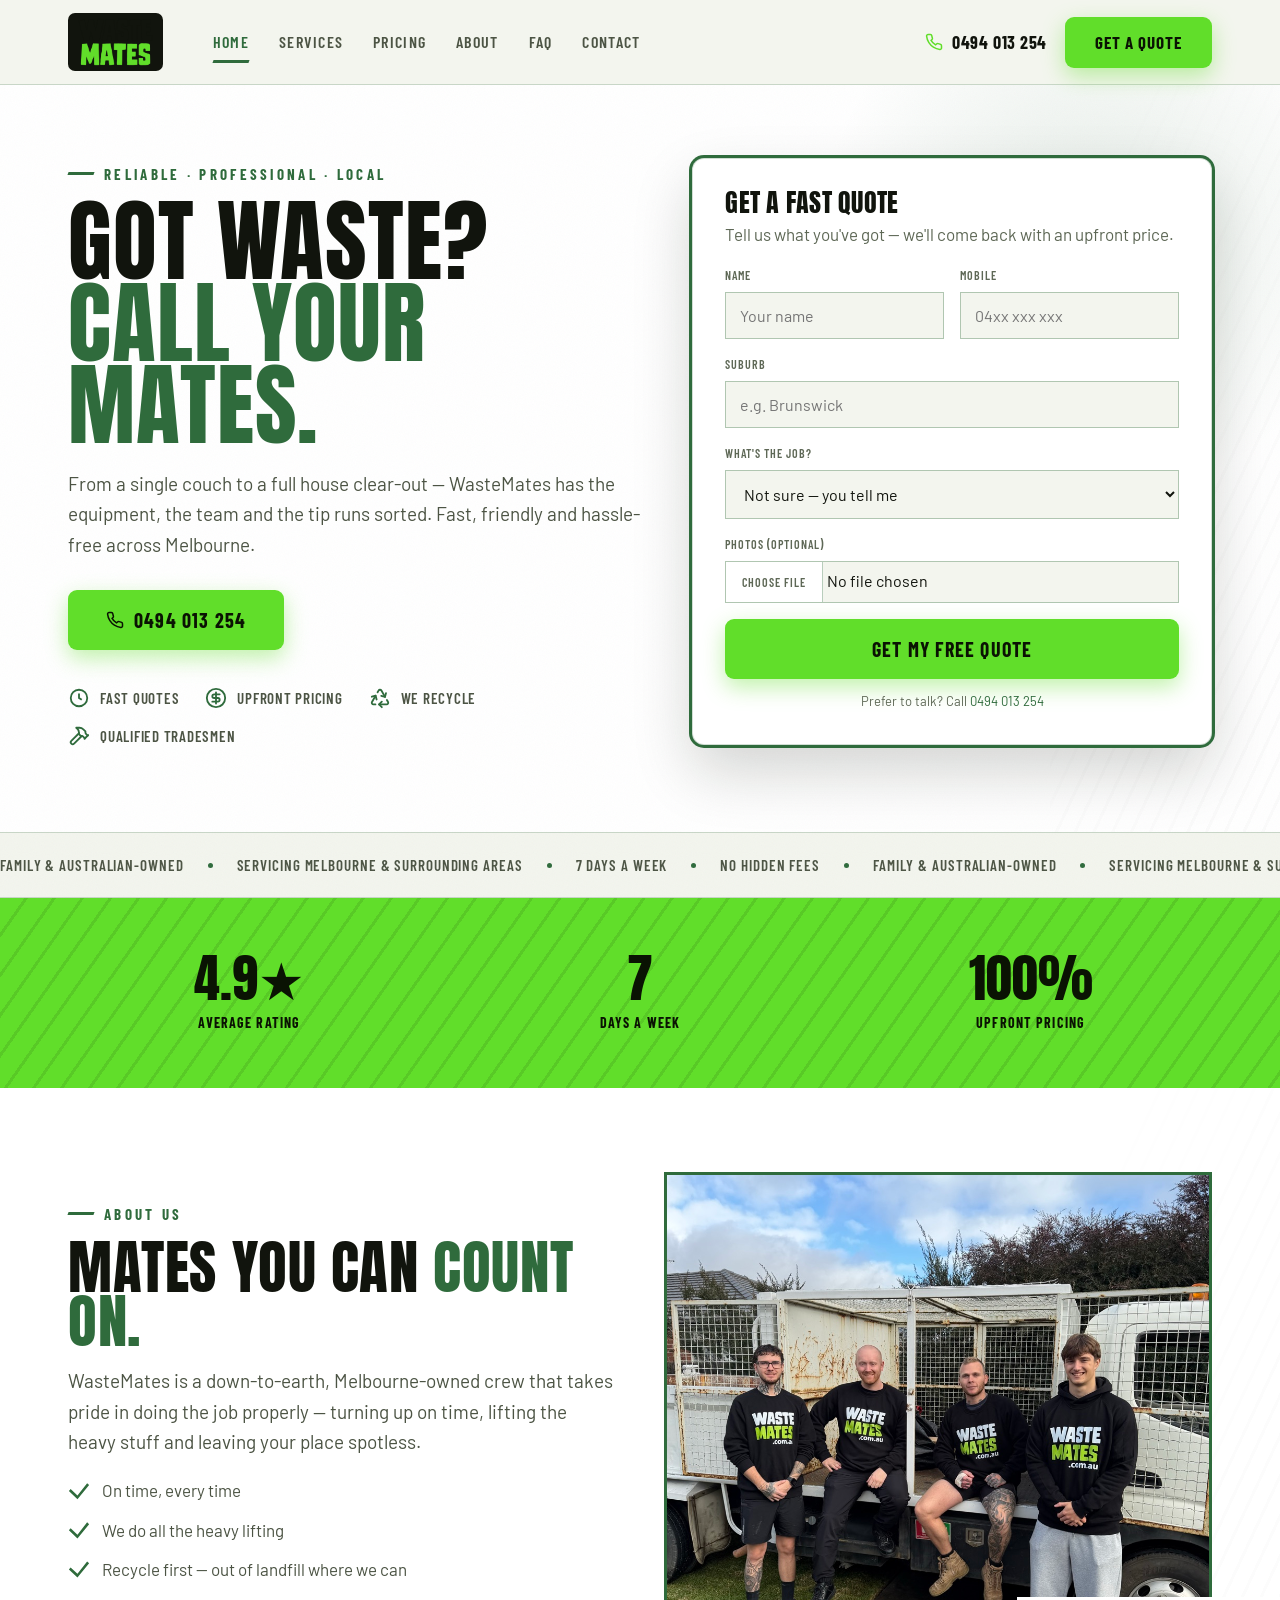
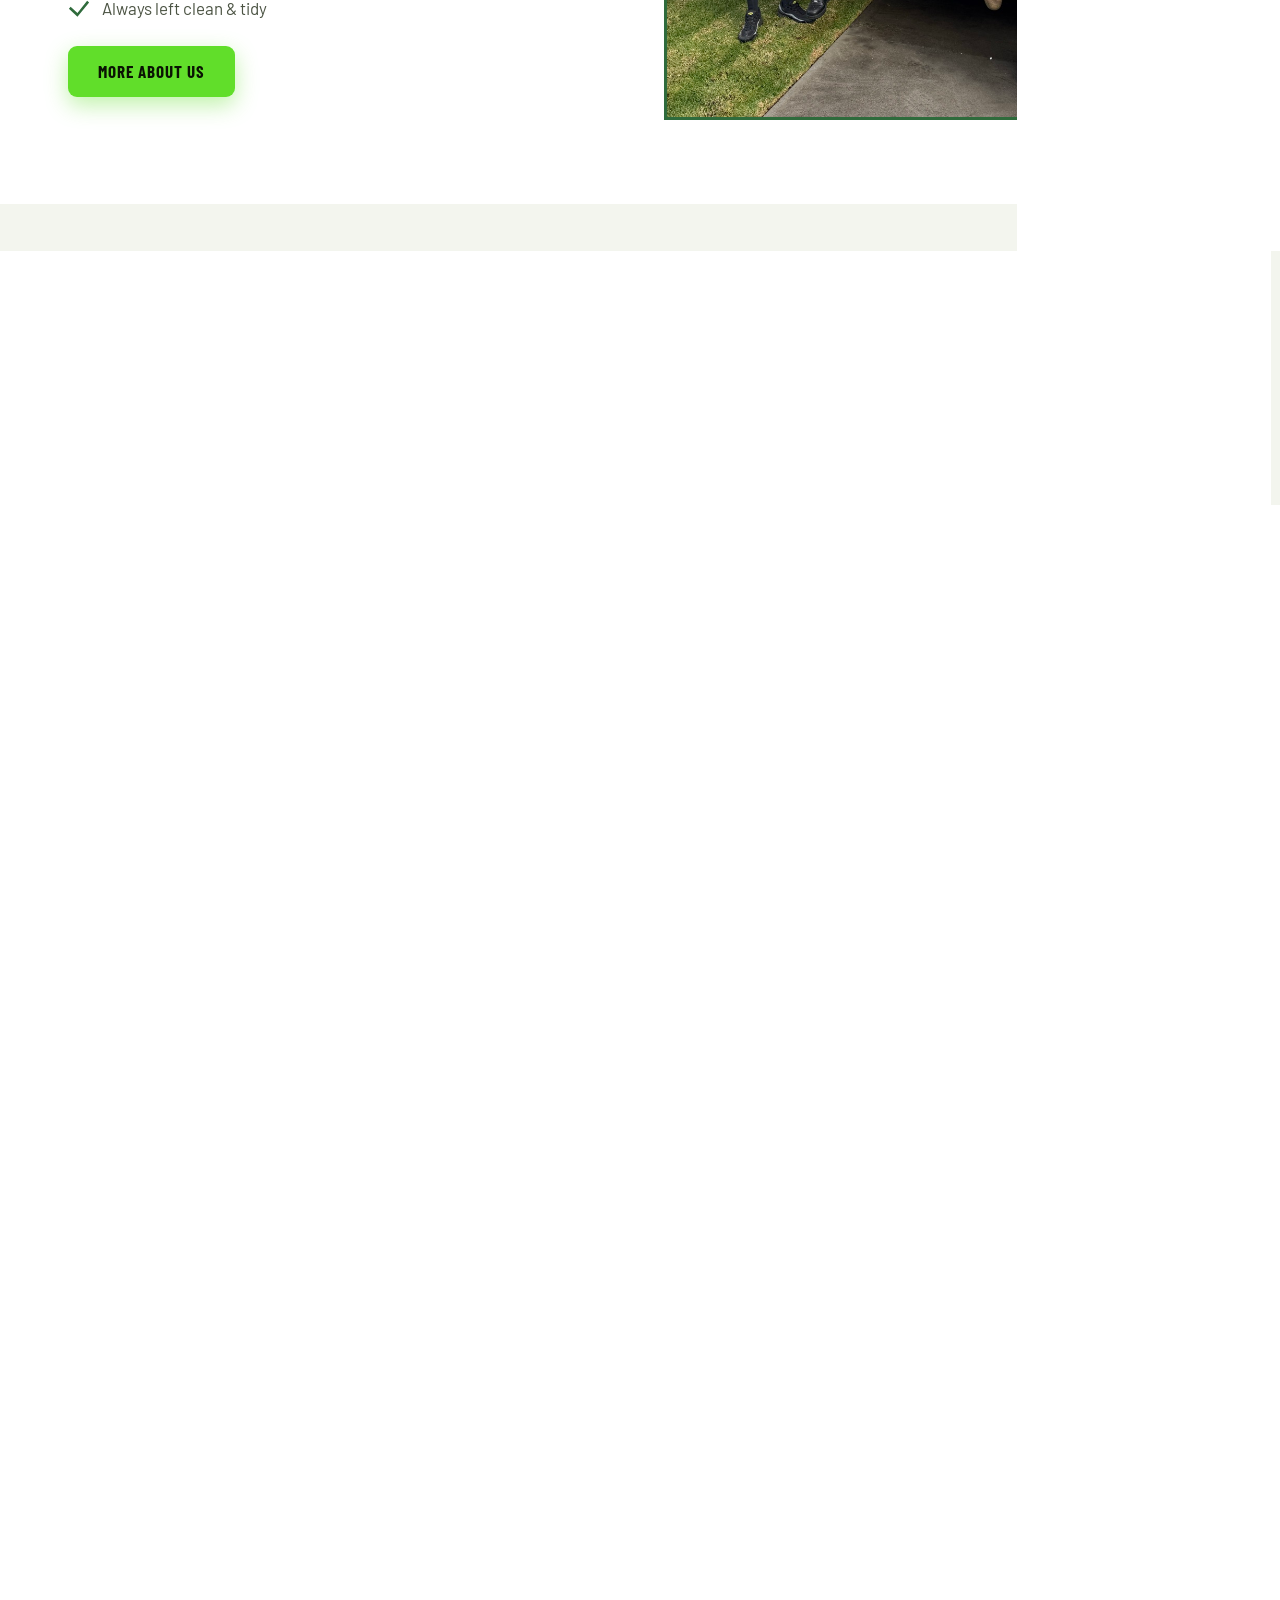
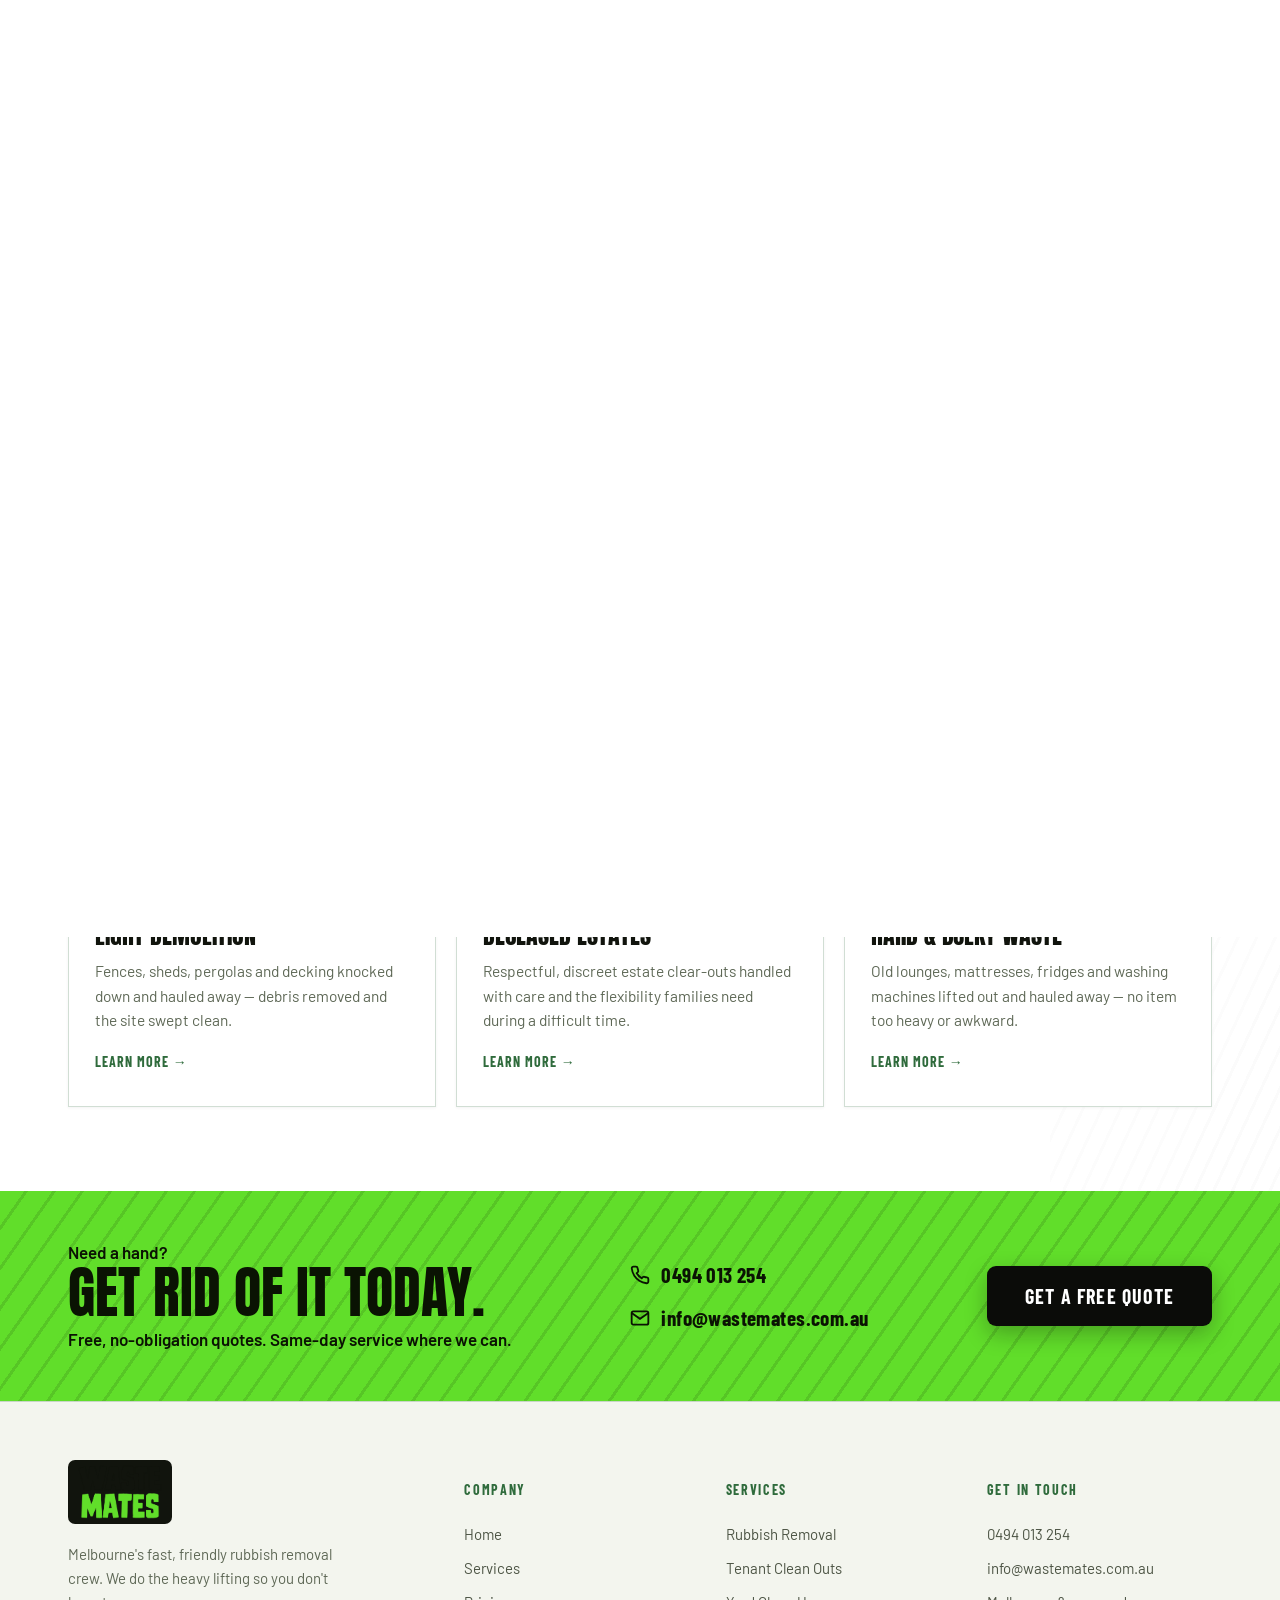
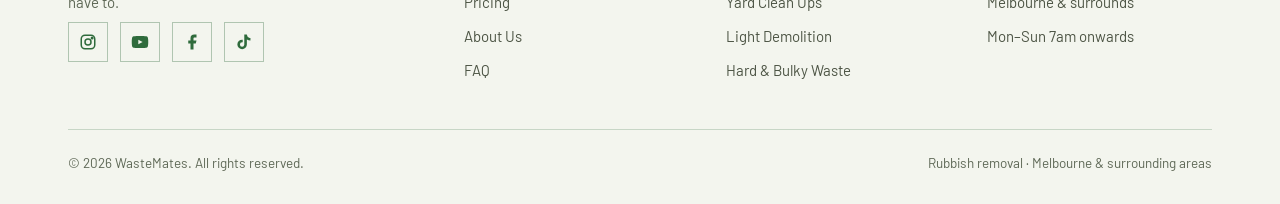
==== commit 53ce063c: "style: beige header and green-tinted section lines - Header background switched from --brand green t" ====
--- a/index.html
+++ b/index.html
@@ -7,7 +7,7 @@
 <meta name="description" content="WasteMates is Melbourne's fast, friendly rubbish removal crew. Upfront pricing, fast quotes, qualified tradesmen. We do the heavy lifting — call 0494 013 254." />
 <meta name="theme-color" content="#ffffff" />
 <link rel="icon" href="assets/logo.png" />
-<link rel="stylesheet" href="styles.css?v=4" />
+<link rel="stylesheet" href="styles.css?v=5" />
   <!-- Meta Pixel Code -->
   <script>
   !function(f,b,e,v,n,t,s)
--- a/styles.css
+++ b/styles.css
@@ -28,8 +28,8 @@
   --ink:#11140d;
   --ink2:#4c5444;
   --muted:#5e6856;
-  --line:rgba(11,12,9,.10);
-  --line2:rgba(11,12,9,.16);
+  --line:rgba(47,107,60,.22);
+  --line2:rgba(47,107,60,.34);
 
   --disp:'Anton',Impact,sans-serif;
   --cond:'Barlow Condensed',sans-serif;
@@ -108,24 +108,24 @@
 
 /* ---------- header ---------- */
 .site-head{
-  position:sticky;top:0;z-index:50;background:var(--brand);
-  border-bottom:1px solid rgba(0,0,0,.18);
+  position:sticky;top:0;z-index:50;background:var(--bg2);
+  border-bottom:1px solid var(--line);
 }
 .nav{display:flex;align-items:center;gap:26px;height:84px;}
 .brand{display:flex;align-items:center;flex:none;}
-.brand img{height:58px;width:auto;background:rgba(255,255,255,.12);border-radius:7px;padding:5px 10px;}
+.brand img{height:58px;width:auto;background:var(--ink);border-radius:7px;padding:5px 10px;}
 .nav-links{display:flex;gap:30px;margin-left:24px;}
 .nav-links a{
   font-family:var(--cond);font-weight:600;text-transform:uppercase;letter-spacing:.08em;
-  font-size:16px;color:rgba(255,255,255,.78);padding:6px 0;position:relative;transition:color .15s;
-}
-.nav-links a:hover{color:#fff;}
-.nav-links a.active{color:var(--green);}
-.nav-links a.active::after{content:"";position:absolute;left:0;right:0;bottom:-2px;height:3px;background:var(--green);transform:skewX(-20deg);}
+  font-size:16px;color:var(--ink2);padding:6px 0;position:relative;transition:color .15s;
+}
+.nav-links a:hover{color:var(--ink);}
+.nav-links a.active{color:var(--brand);}
+.nav-links a.active::after{content:"";position:absolute;left:0;right:0;bottom:-2px;height:3px;background:var(--brand);transform:skewX(-20deg);}
 .nav-cta{margin-left:auto;display:flex;align-items:center;gap:18px;}
-.phone-link{display:flex;align-items:center;gap:9px;font-family:var(--cond);font-weight:700;font-size:18px;letter-spacing:.03em;color:#fff;white-space:nowrap;}
+.phone-link{display:flex;align-items:center;gap:9px;font-family:var(--cond);font-weight:700;font-size:18px;letter-spacing:.03em;color:var(--ink);white-space:nowrap;}
 .phone-link svg{width:18px;height:18px;color:var(--green);}
-.burger{display:none;background:none;border:0;color:#fff;cursor:pointer;padding:8px;}
+.burger{display:none;background:none;border:0;color:var(--ink);cursor:pointer;padding:8px;}
 .burger svg{width:28px;height:28px;}
 
 /* ---------- hero ---------- */
@@ -360,9 +360,9 @@
 }
 
 /* mobile menu */
-.mobile-menu{display:none;position:fixed;inset:72px 0 0;z-index:49;background:var(--brand);
+.mobile-menu{display:none;position:fixed;inset:72px 0 0;z-index:49;background:var(--bg2);
   flex-direction:column;padding:30px 28px;gap:8px;overflow-y:auto;}
 .mobile-menu.open{display:flex;}
-.mobile-menu a{font-family:var(--disp);text-transform:uppercase;font-size:30px;color:#fff;padding:10px 0;border-bottom:1px solid rgba(255,255,255,.18);}
+.mobile-menu a{font-family:var(--disp);text-transform:uppercase;font-size:30px;color:var(--ink);padding:10px 0;border-bottom:1px solid var(--line);}
 .mobile-menu a:last-of-type{border:0;}
 .mobile-menu .btn{margin-top:18px;}
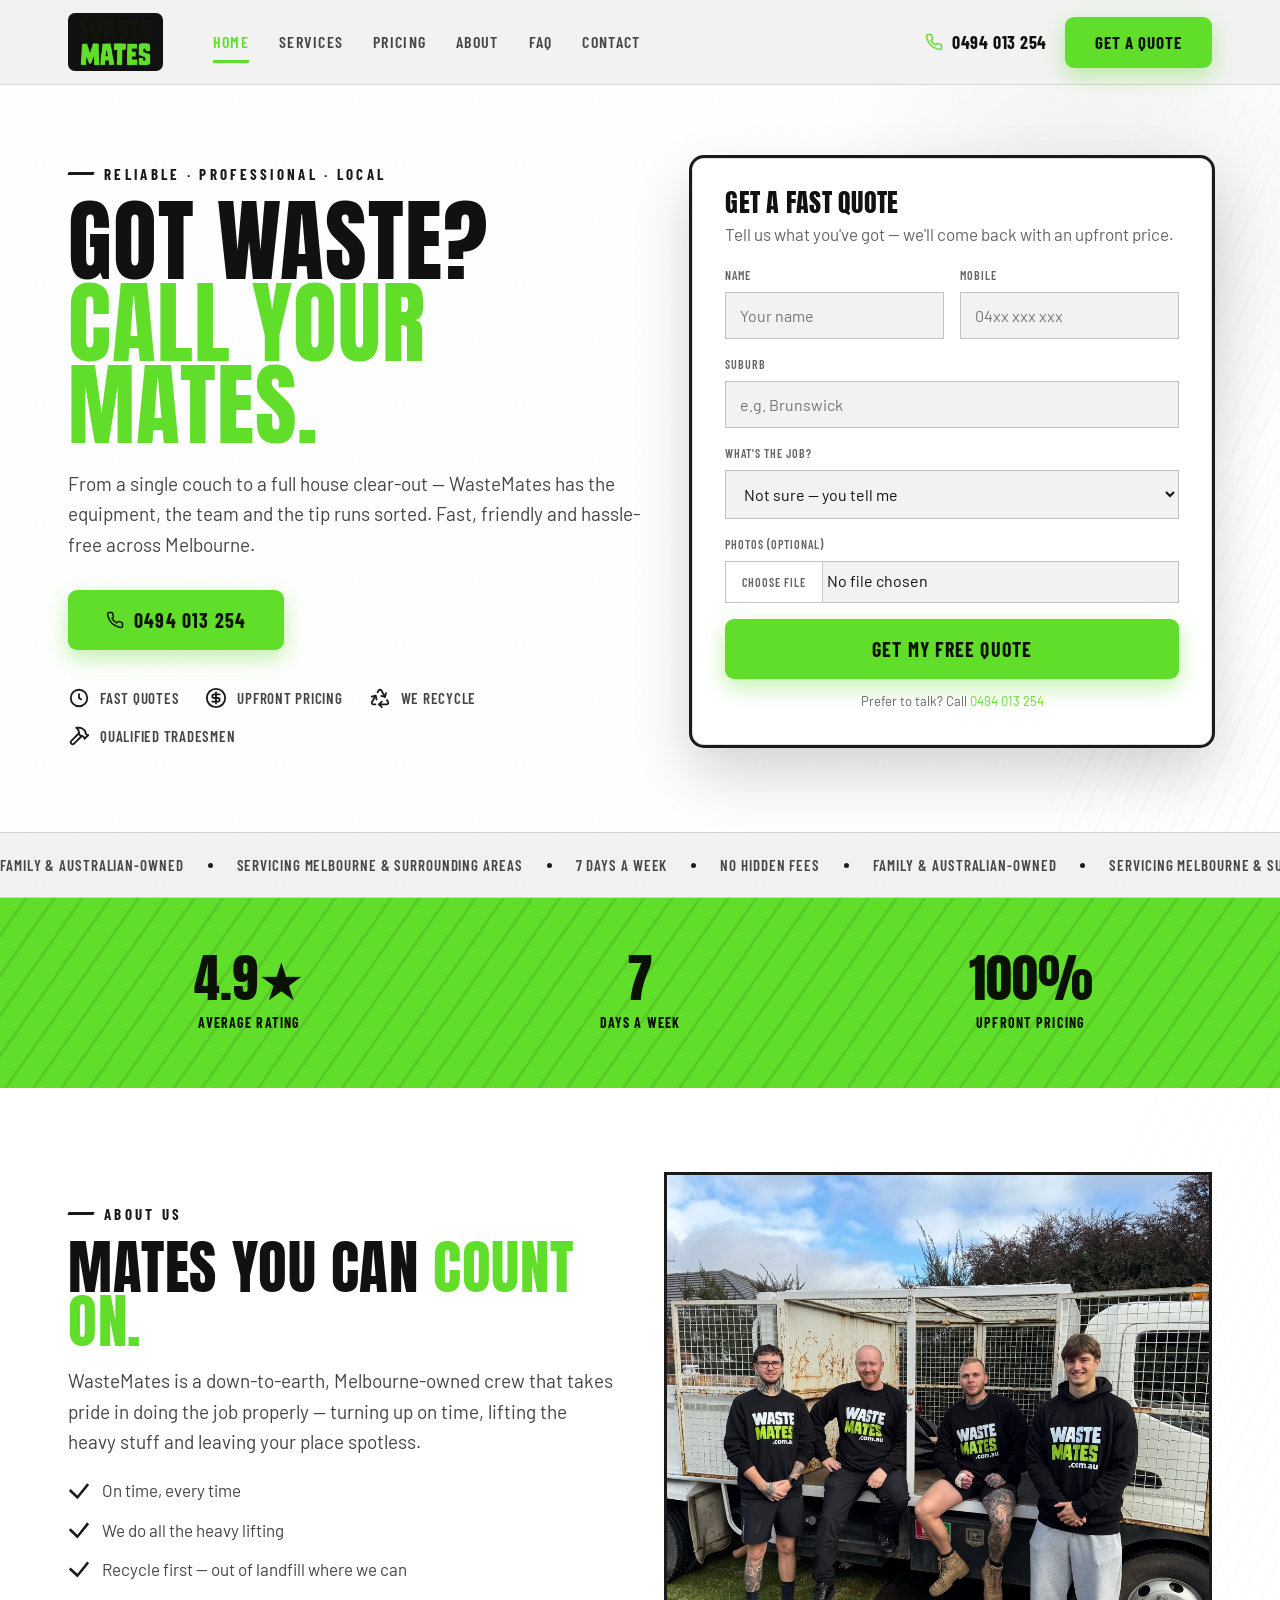
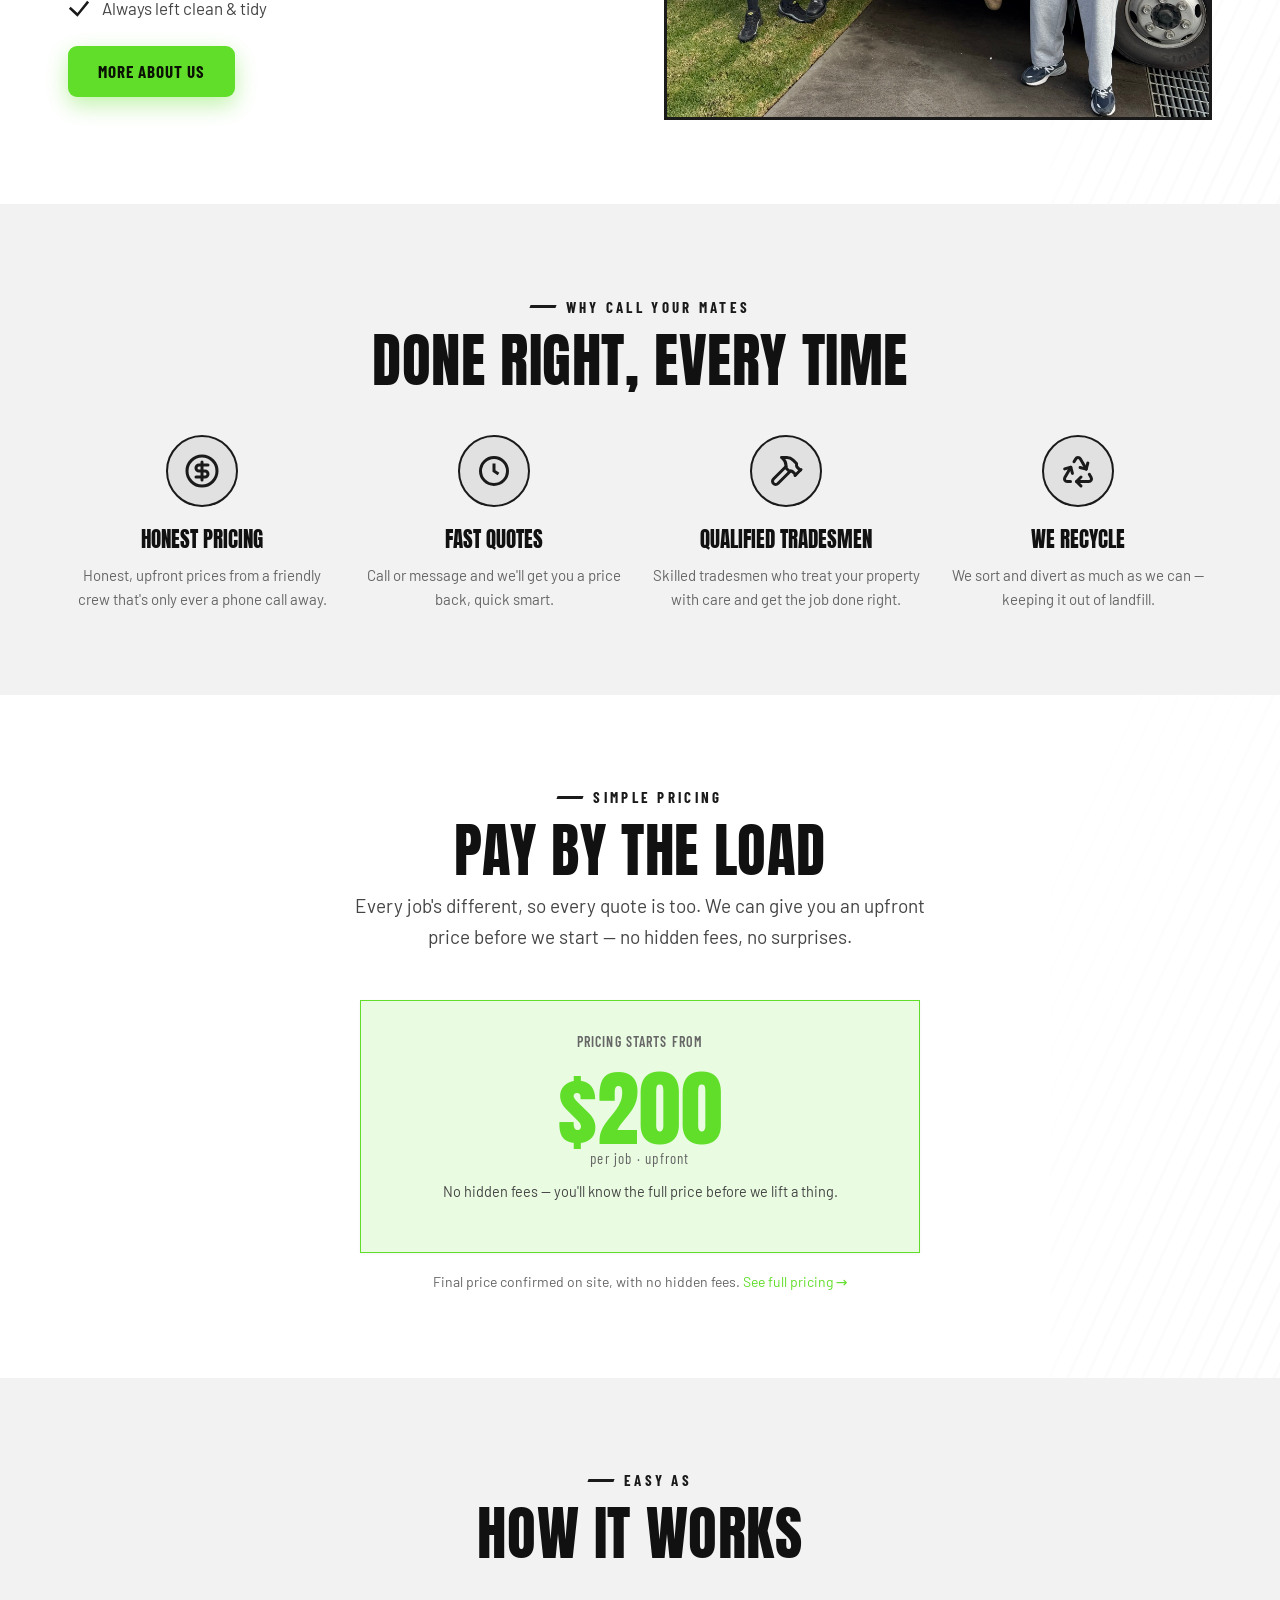
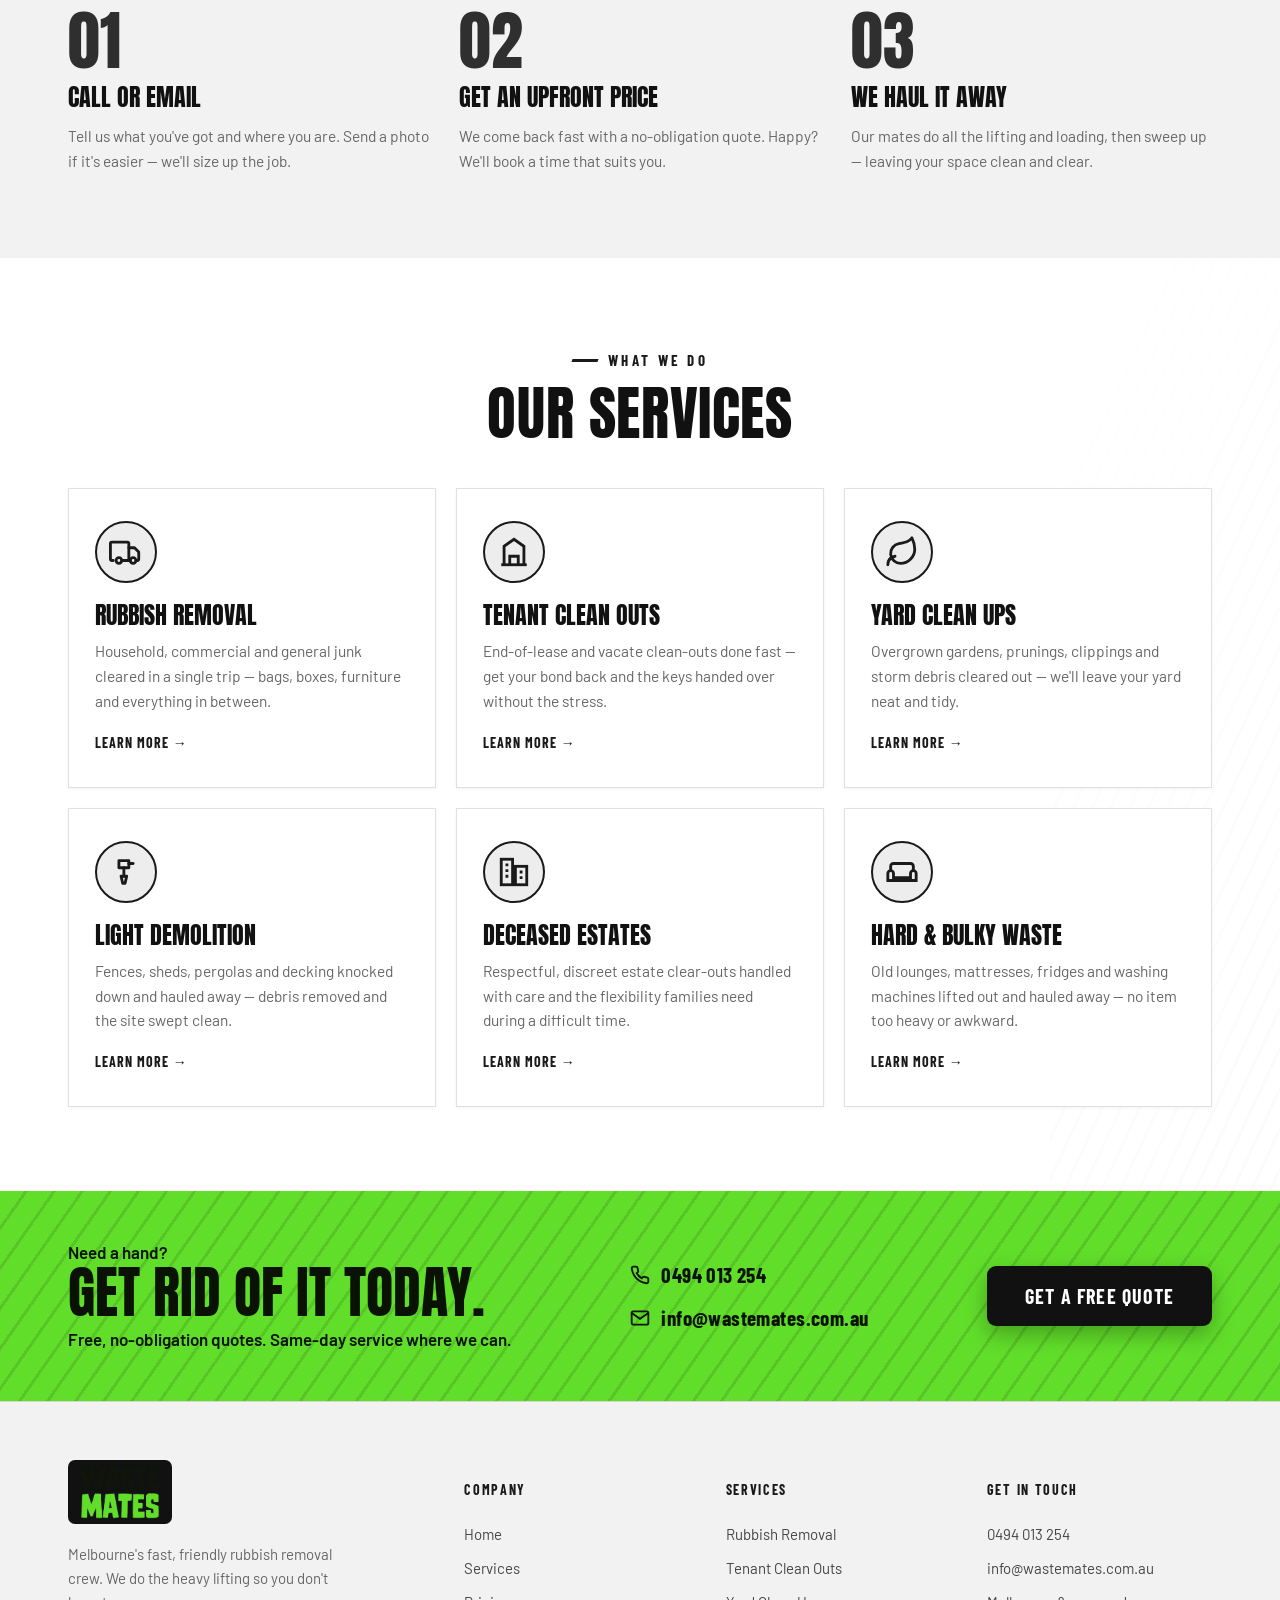
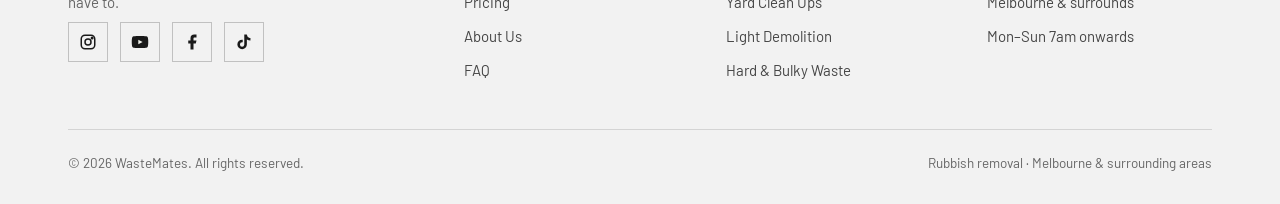
==== commit 50c8bc53: "style: retheme to white/black/grey + toxic green accents - --brand: deep green #2f6b3c → near-black " ====
--- a/index.html
+++ b/index.html
@@ -7,7 +7,7 @@
 <meta name="description" content="WasteMates is Melbourne's fast, friendly rubbish removal crew. Upfront pricing, fast quotes, qualified tradesmen. We do the heavy lifting — call 0494 013 254." />
 <meta name="theme-color" content="#ffffff" />
 <link rel="icon" href="assets/logo.png" />
-<link rel="stylesheet" href="styles.css?v=5" />
+<link rel="stylesheet" href="styles.css?v=6" />
   <!-- Meta Pixel Code -->
   <script>
   !function(f,b,e,v,n,t,s)
--- a/styles.css
+++ b/styles.css
@@ -12,24 +12,23 @@
   --green-soft:rgba(97,222,42,.14);
   --green-glow:rgba(97,222,42,.35);
 
-  /* secondary brand green — used for structural/decorative accents (icons,
-     borders, kickers, links). The electric --green above is reserved for
-     CTAs, prices, stats and other high-priority conversion info, so it
-     keeps its visual punch instead of being diluted everywhere. */
-  --brand:#2f6b3c;
-  --brand-soft:rgba(47,107,60,.12);
+  /* structural accent — icons, borders, kickers, active states.
+     The electric --green above stays reserved for CTAs, prices, and
+     high-priority conversion elements so it keeps its visual punch. */
+  --brand:#1a1a1a;
+  --brand-soft:rgba(0,0,0,.07);
 
   --bg:#ffffff;
-  --bg2:#f3f5ee;
-  --bg3:#eaede3;
-  --panel:#eef1e8;
+  --bg2:#f2f2f2;
+  --bg3:#e8e8e8;
+  --panel:#efefef;
   --card:#ffffff;
 
-  --ink:#11140d;
-  --ink2:#4c5444;
-  --muted:#5e6856;
-  --line:rgba(47,107,60,.22);
-  --line2:rgba(47,107,60,.34);
+  --ink:#111111;
+  --ink2:#454545;
+  --muted:#666666;
+  --line:rgba(0,0,0,.12);
+  --line2:rgba(0,0,0,.20);
 
   --disp:'Anton',Impact,sans-serif;
   --cond:'Barlow Condensed',sans-serif;
@@ -65,7 +64,7 @@
 .tread{position:relative;}
 .tread::after{
   content:"";position:absolute;top:0;right:0;width:230px;height:100%;pointer-events:none;opacity:.5;z-index:0;
-  background:repeating-linear-gradient(115deg,transparent 0 14px,rgba(11,12,9,.035) 14px 17px);
+  background:repeating-linear-gradient(115deg,transparent 0 14px,rgba(0,0,0,.035) 14px 17px);
   -webkit-mask:linear-gradient(115deg,transparent,#000);mask:linear-gradient(115deg,transparent,#000);
 }
 
@@ -80,14 +79,14 @@
 h1.disp{font-size:clamp(46px,7vw,92px);}
 h2.disp{font-size:clamp(34px,4.6vw,60px);}
 h3.disp{font-size:clamp(22px,2.4vw,30px);}
-.green{color:var(--brand);}
-.brand-text{color:var(--brand);}
+.green{color:var(--green);}
+.brand-text{color:var(--green);}
 .lead{font-size:19px;color:var(--ink2);max-width:54ch;}
 .muted{color:var(--muted);}
 
 /* green skew underline accent */
 .usk{position:relative;display:inline-block;}
-.usk::after{content:"";position:absolute;left:0;right:-4px;bottom:-10px;height:7px;background:var(--brand);transform:skewX(-22deg);}
+.usk::after{content:"";position:absolute;left:0;right:-4px;bottom:-10px;height:7px;background:var(--green);transform:skewX(-22deg);}
 
 /* ---------- buttons ---------- */
 .btn{
@@ -101,8 +100,8 @@
 .btn--green:hover{background:#74f23a;transform:translateY(-2px);box-shadow:0 12px 32px var(--green-glow);}
 .btn--ghost{background:transparent;color:var(--ink);box-shadow:inset 0 0 0 2px var(--line2);}
 .btn--ghost:hover{box-shadow:inset 0 0 0 2px var(--green);color:var(--green);transform:translateY(-2px);}
-.btn--dark{background:#0b0c09;color:#fff;box-shadow:0 8px 22px rgba(11,12,9,.28);}
-.btn--dark:hover{background:#000;transform:translateY(-2px);box-shadow:0 12px 32px rgba(11,12,9,.4);}
+.btn--dark{background:#111111;color:#fff;box-shadow:0 8px 22px rgba(0,0,0,.28);}
+.btn--dark:hover{background:#000;transform:translateY(-2px);box-shadow:0 12px 32px rgba(0,0,0,.4);}
 .btn--lg{font-size:20px;padding:20px 38px;}
 .btn--block{width:100%;}
 
@@ -120,8 +119,8 @@
   font-size:16px;color:var(--ink2);padding:6px 0;position:relative;transition:color .15s;
 }
 .nav-links a:hover{color:var(--ink);}
-.nav-links a.active{color:var(--brand);}
-.nav-links a.active::after{content:"";position:absolute;left:0;right:0;bottom:-2px;height:3px;background:var(--brand);transform:skewX(-20deg);}
+.nav-links a.active{color:var(--green);}
+.nav-links a.active::after{content:"";position:absolute;left:0;right:0;bottom:-2px;height:3px;background:var(--green);transform:skewX(-20deg);}
 .nav-cta{margin-left:auto;display:flex;align-items:center;gap:18px;}
 .phone-link{display:flex;align-items:center;gap:9px;font-family:var(--cond);font-weight:700;font-size:18px;letter-spacing:.03em;color:var(--ink);white-space:nowrap;}
 .phone-link svg{width:18px;height:18px;color:var(--green);}
@@ -138,7 +137,7 @@
 /* hero quote form — replaces the hero photo as a direct conversion path */
 .hero-form{position:relative;}
 .hero-form .form{
-  border-radius:12px;box-shadow:0 0 0 3px var(--brand),0 26px 60px rgba(17,20,13,.18);
+  border-radius:12px;box-shadow:0 0 0 3px var(--brand),0 26px 60px rgba(0,0,0,.18);
 }
 .hero-form .form h2{color:var(--ink);}
 .cta-row{display:flex;gap:14px;flex-wrap:wrap;margin:30px 0 36px;}
@@ -165,11 +164,11 @@
 .svc-grid{display:grid;grid-template-columns:repeat(3,1fr);gap:20px;}
 .svc-card{
   background:#ffffff;border:1px solid var(--line);padding:32px 26px;
-  box-shadow:0 1px 3px rgba(17,20,13,.05);
+  box-shadow:0 1px 3px rgba(0,0,0,.05);
   position:relative;transition:transform .15s,border-color .15s,background .15s,box-shadow .15s;overflow:hidden;
 }
 .svc-card::before{content:"";position:absolute;left:0;top:0;width:100%;height:4px;background:var(--brand);transform:scaleX(0);transform-origin:left;transition:transform .2s;}
-.svc-card:hover{transform:translateY(-5px);border-color:var(--line2);background:var(--bg2);box-shadow:0 12px 28px rgba(17,20,13,.08);}
+.svc-card:hover{transform:translateY(-5px);border-color:var(--line2);background:var(--bg2);box-shadow:0 12px 28px rgba(0,0,0,.08);}
 .svc-card:hover::before{transform:scaleX(1);}
 .svc-ic{width:62px;height:62px;border-radius:50%;display:flex;align-items:center;justify-content:center;background:var(--brand-soft);border:2px solid var(--brand);margin-bottom:20px;}
 .svc-ic svg{width:34px;height:34px;color:var(--brand);}
@@ -188,8 +187,8 @@
 
 /* ---------- pricing tiers ---------- */
 .price-grid{display:grid;grid-template-columns:repeat(4,1fr);gap:18px;}
-.price-card{background:var(--card);border:1px solid var(--line);padding:30px 24px;text-align:center;position:relative;box-shadow:0 1px 3px rgba(17,20,13,.05);transition:transform .15s,border-color .15s,box-shadow .15s;}
-.price-card:hover{transform:translateY(-4px);border-color:var(--brand);box-shadow:0 12px 28px rgba(17,20,13,.08);}
+.price-card{background:var(--card);border:1px solid var(--line);padding:30px 24px;text-align:center;position:relative;box-shadow:0 1px 3px rgba(0,0,0,.05);transition:transform .15s,border-color .15s,box-shadow .15s;}
+.price-card:hover{transform:translateY(-4px);border-color:var(--brand);box-shadow:0 12px 28px rgba(0,0,0,.08);}
 .price-card.feat{border-color:var(--green);background:var(--green-soft);}
 .price-card .tag{position:absolute;top:0;left:50%;transform:translate(-50%,-50%);background:var(--green);color:#0a1303;font-family:var(--cond);font-weight:700;text-transform:uppercase;letter-spacing:.08em;font-size:12px;padding:5px 14px;}
 .price-card .size{font-family:var(--disp);text-transform:uppercase;font-size:26px;}
@@ -223,7 +222,7 @@
 
 /* ---------- testimonials ---------- */
 .tst-grid{display:grid;grid-template-columns:repeat(3,1fr);gap:20px;}
-.tst{background:var(--card);border:1px solid var(--line);padding:28px;box-shadow:0 1px 3px rgba(17,20,13,.05);}
+.tst{background:var(--card);border:1px solid var(--line);padding:28px;box-shadow:0 1px 3px rgba(0,0,0,.05);}
 .tst .stars{font-size:18px;margin-bottom:12px;}
 .tst p{font-size:16px;color:var(--ink2);margin-bottom:16px;}
 .tst .who{font-family:var(--cond);font-weight:700;text-transform:uppercase;letter-spacing:.05em;font-size:15px;}
@@ -278,7 +277,7 @@
 
 /* ---------- FAQ accordion ---------- */
 .faq{max-width:860px;margin:0 auto;}
-.faq-item{border:1px solid var(--line);background:var(--card);margin-bottom:12px;box-shadow:0 1px 3px rgba(17,20,13,.05);}
+.faq-item{border:1px solid var(--line);background:var(--card);margin-bottom:12px;box-shadow:0 1px 3px rgba(0,0,0,.05);}
 .faq-q{width:100%;text-align:left;background:none;border:0;color:var(--ink);cursor:pointer;
   display:flex;align-items:center;justify-content:space-between;gap:16px;padding:22px 24px;
   font-family:var(--cond);font-weight:700;text-transform:uppercase;letter-spacing:.03em;font-size:19px;}
@@ -290,12 +289,12 @@
 
 /* ---------- contact ---------- */
 .contact-grid{display:grid;grid-template-columns:1fr 1.1fr;gap:40px;align-items:start;}
-.contact-card{background:var(--card);border:1px solid var(--line);padding:26px;display:flex;gap:16px;align-items:center;margin-bottom:14px;box-shadow:0 1px 3px rgba(17,20,13,.05);}
+.contact-card{background:var(--card);border:1px solid var(--line);padding:26px;display:flex;gap:16px;align-items:center;margin-bottom:14px;box-shadow:0 1px 3px rgba(0,0,0,.05);}
 .contact-card .ic{width:54px;height:54px;border-radius:50%;flex:none;background:var(--brand-soft);border:2px solid var(--brand);display:flex;align-items:center;justify-content:center;}
 .contact-card .ic svg{width:26px;height:26px;color:var(--brand);}
 .contact-card .lbl{font-family:var(--cond);font-weight:600;text-transform:uppercase;letter-spacing:.1em;font-size:12px;color:var(--muted);}
 .contact-card .val{font-family:var(--cond);font-weight:700;font-size:22px;}
-.form{background:var(--card);border:1px solid var(--line);padding:32px;box-shadow:0 1px 3px rgba(17,20,13,.05);}
+.form{background:var(--card);border:1px solid var(--line);padding:32px;box-shadow:0 1px 3px rgba(0,0,0,.05);}
 .form .row{display:grid;grid-template-columns:1fr 1fr;gap:16px;}
 .field{margin-bottom:16px;}
 .field label{display:block;font-family:var(--cond);font-weight:600;text-transform:uppercase;letter-spacing:.08em;font-size:12px;color:var(--muted);margin-bottom:7px;}
@@ -353,7 +352,7 @@
     display:flex;gap:10px;position:fixed;left:0;right:0;bottom:0;z-index:55;
     padding:12px 16px calc(12px + env(safe-area-inset-bottom));
     background:rgba(255,255,255,.97);backdrop-filter:blur(10px);
-    border-top:1px solid var(--line);box-shadow:0 -8px 26px rgba(17,20,13,.14);
+    border-top:1px solid var(--line);box-shadow:0 -8px 26px rgba(0,0,0,.14);
   }
   .sticky-cta .btn{flex:1;padding:14px 16px;font-size:15px;}
   body{padding-bottom:74px;}
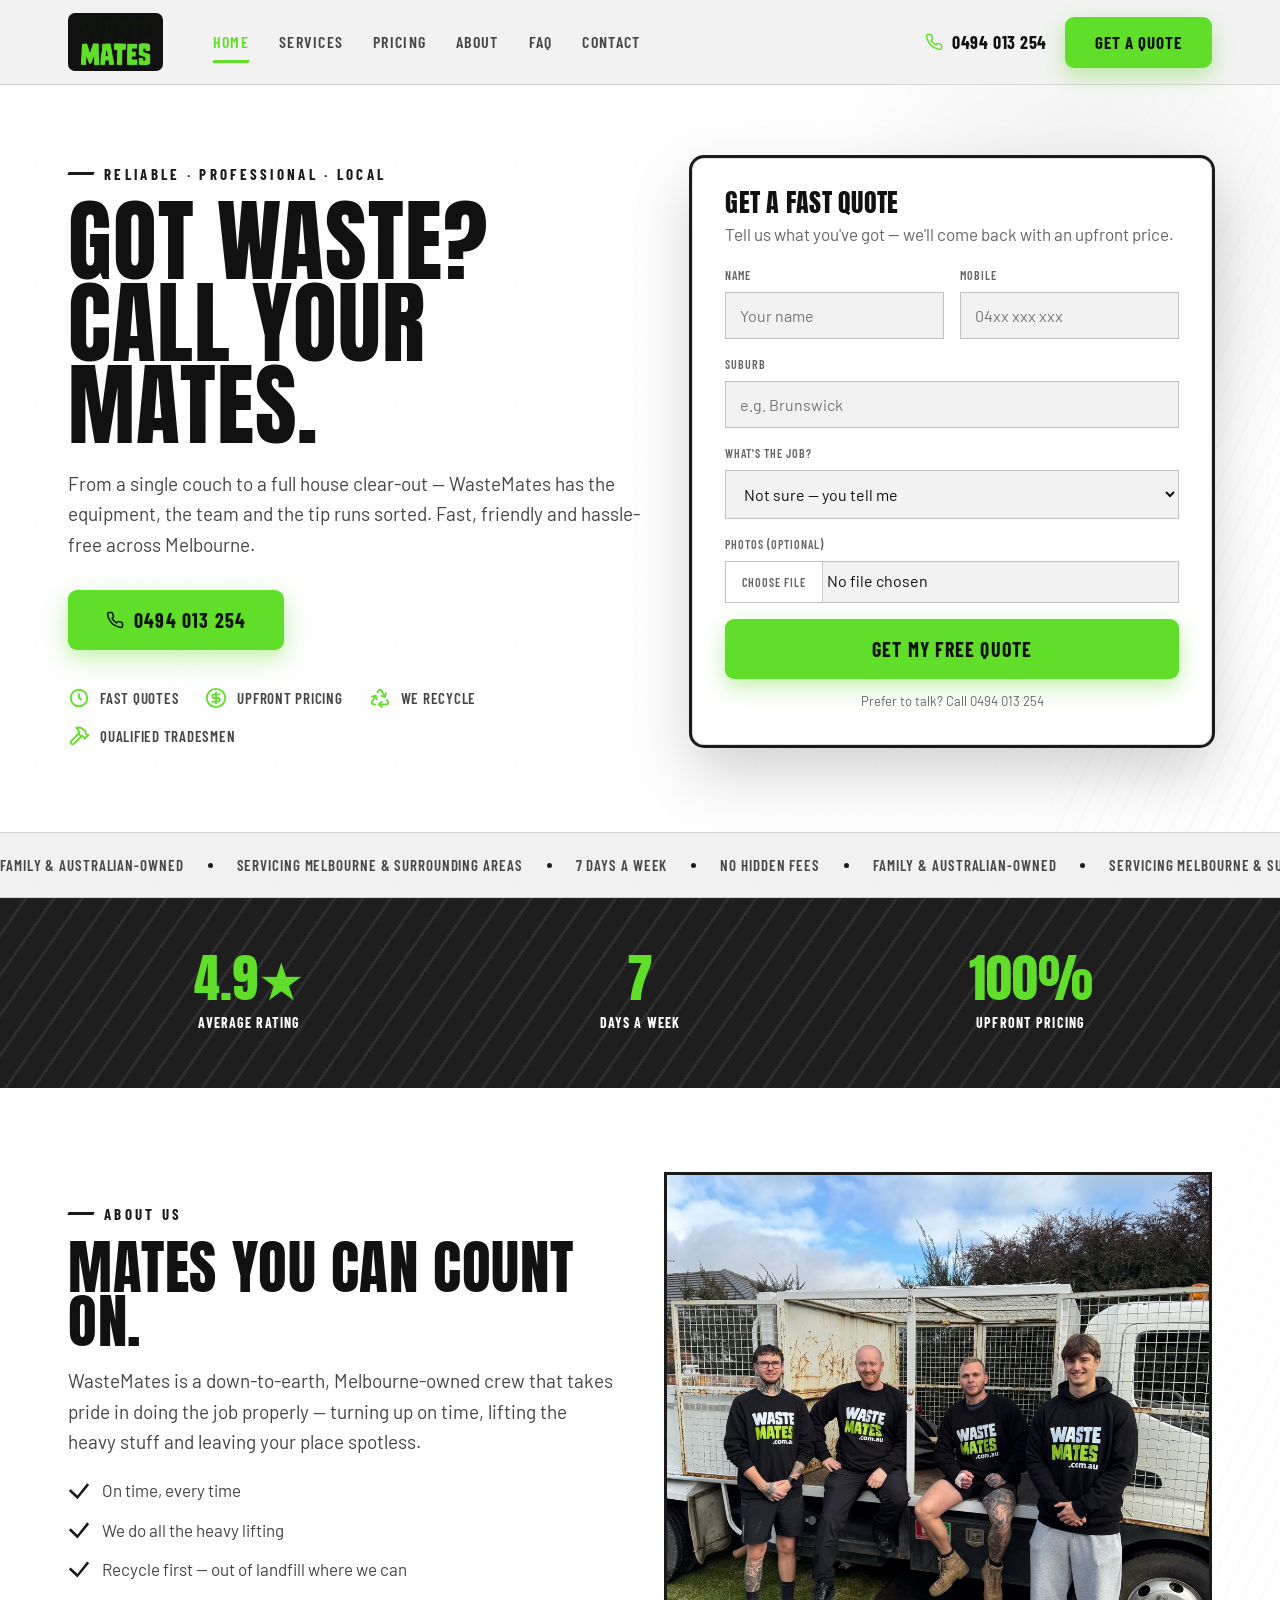
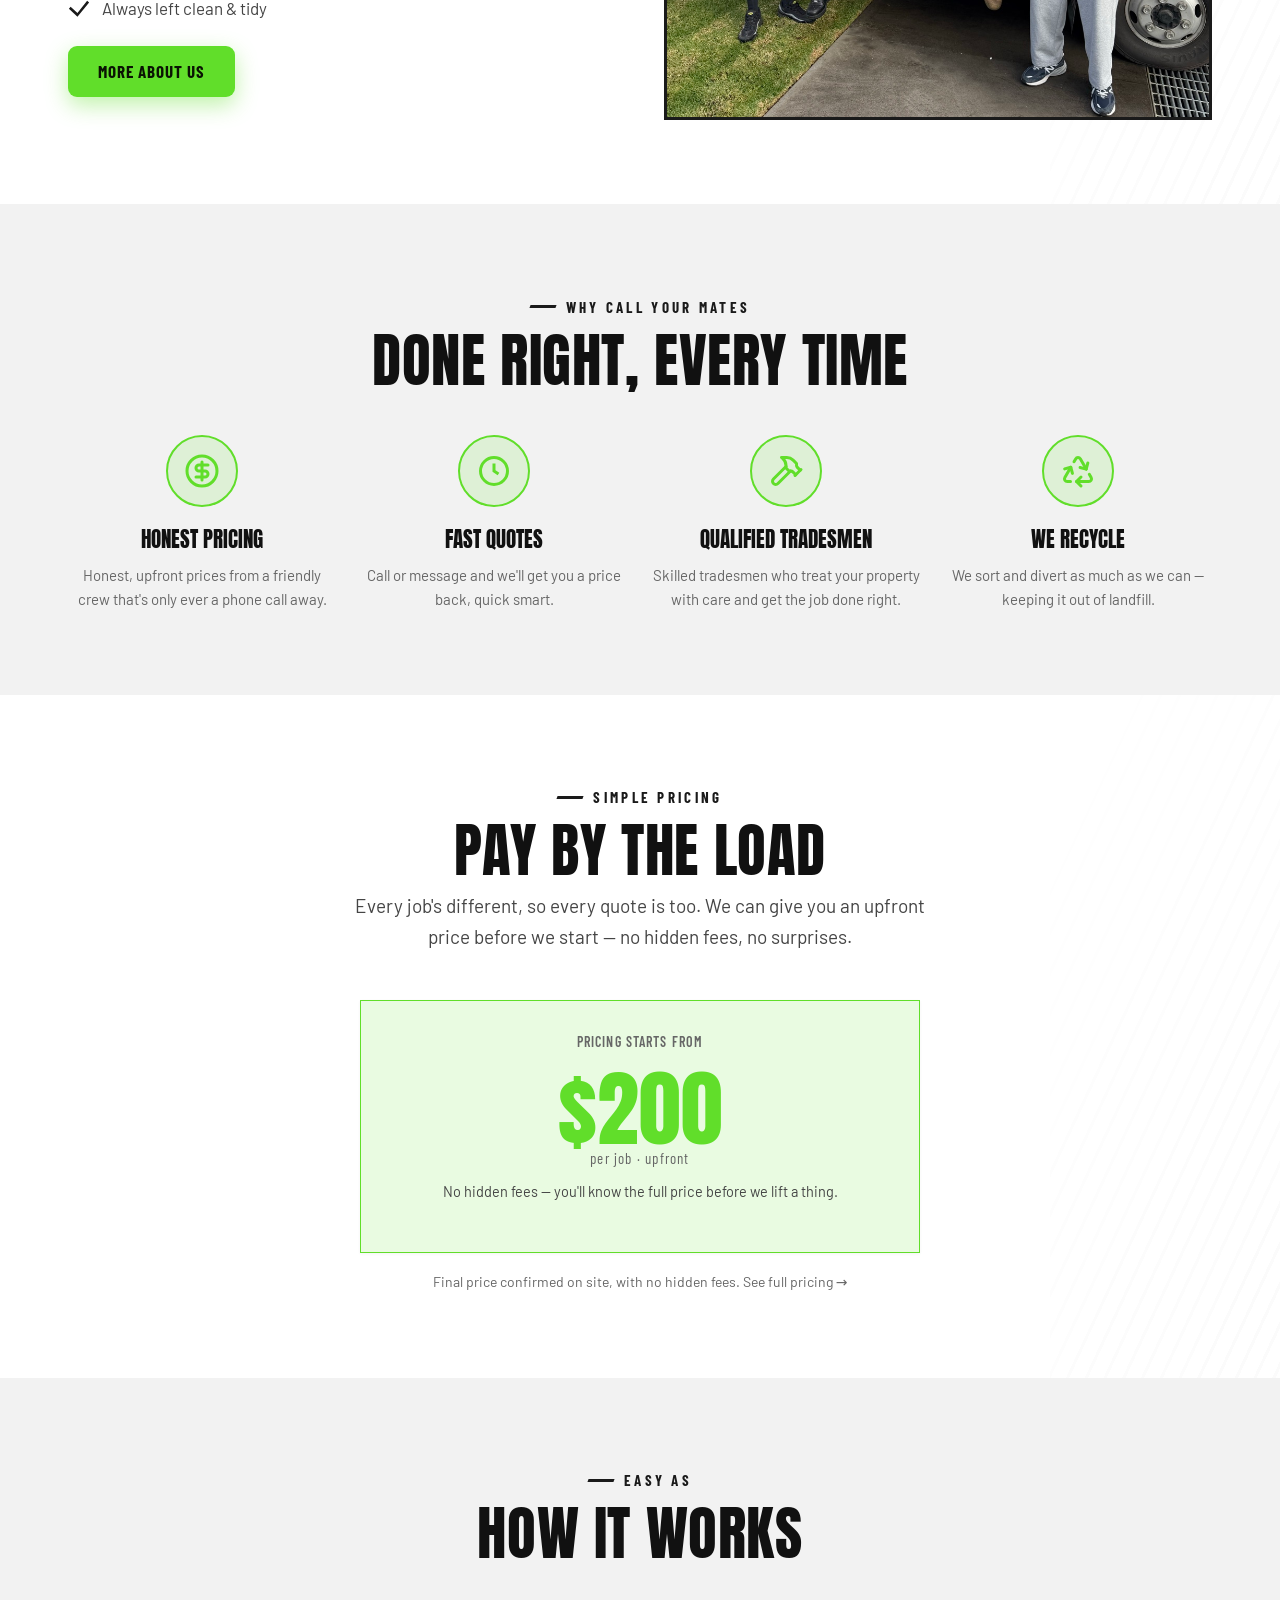
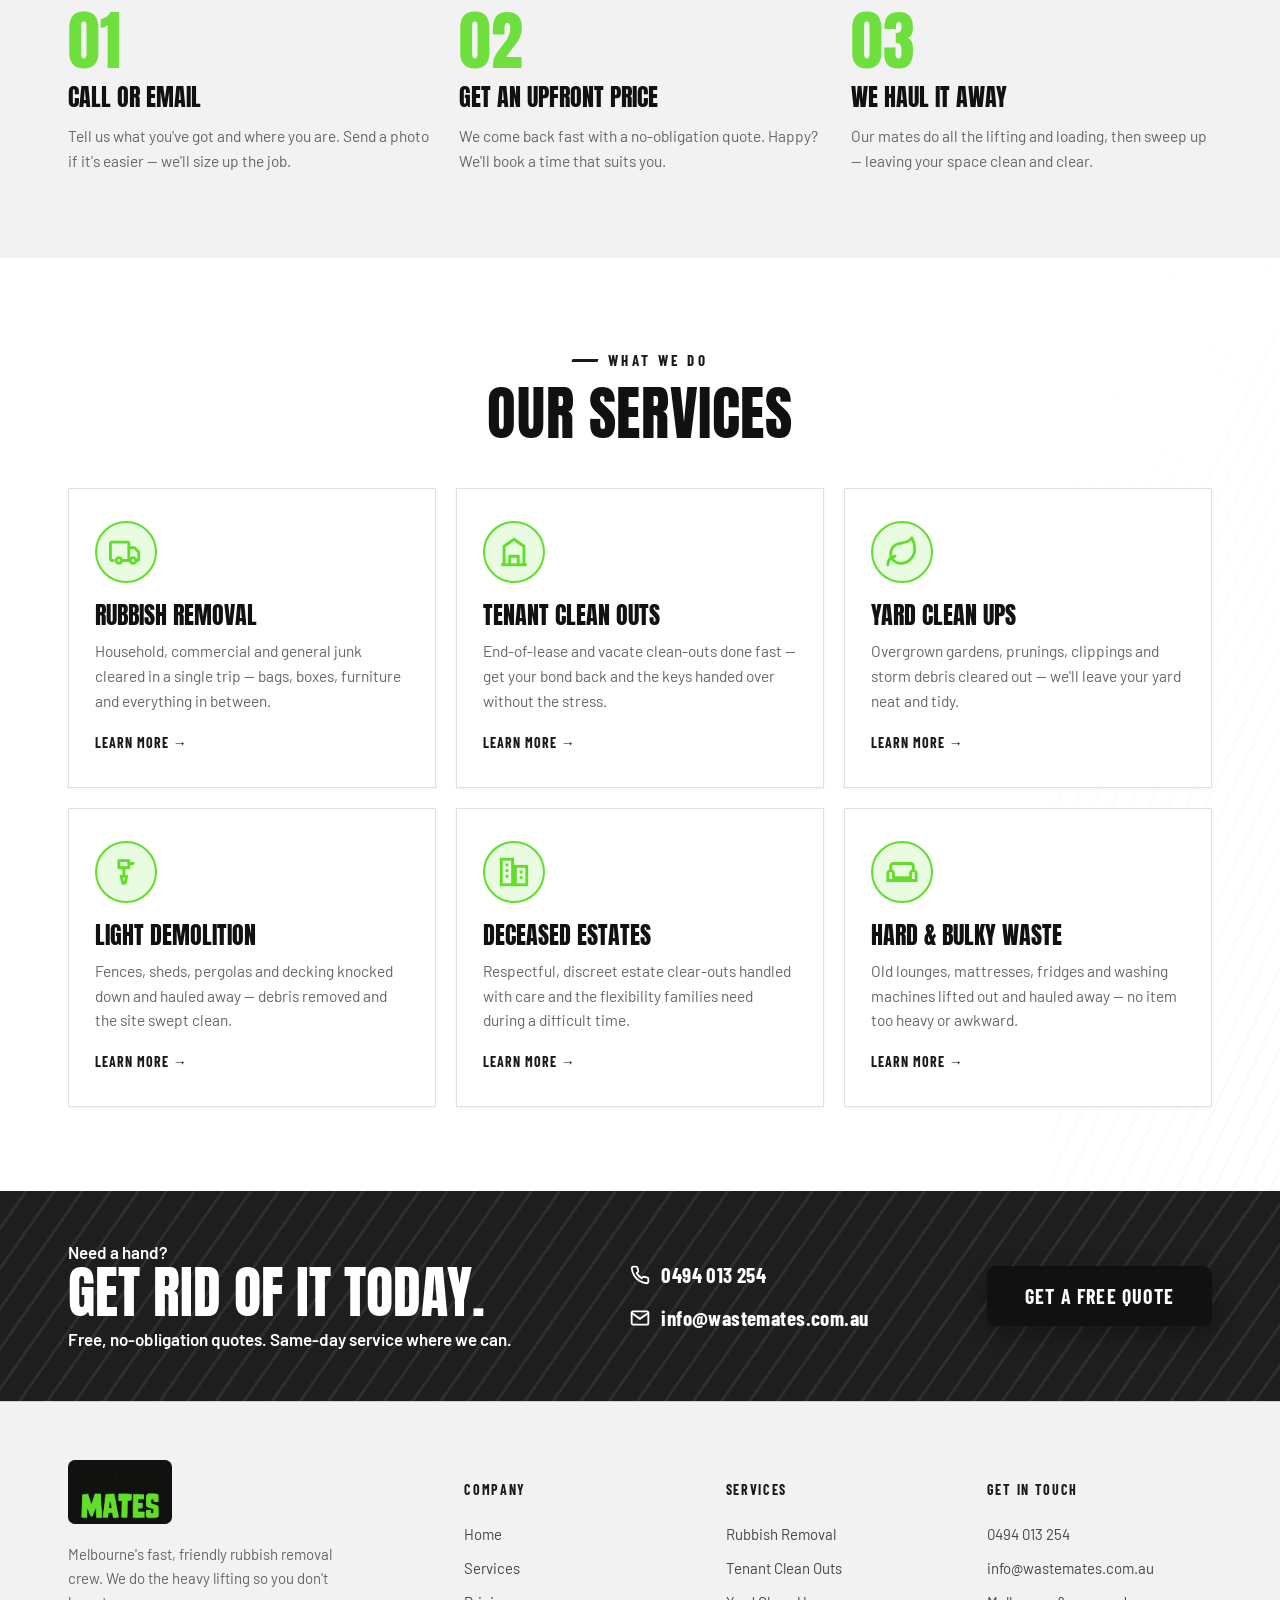
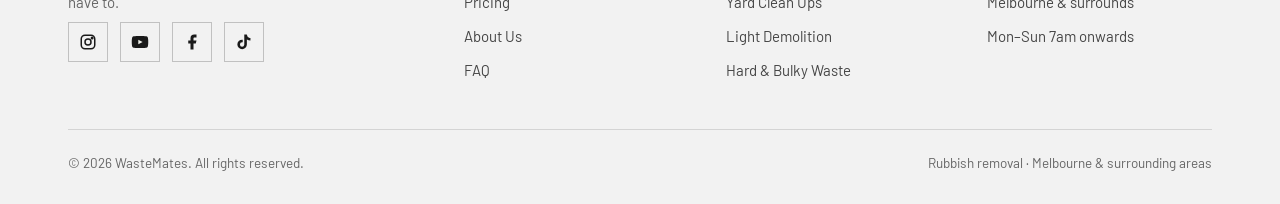
==== commit 013285d2: "style: dark grey CTA/stats bands + green icon and number accents - .stats-band and .cta-band: lime g" ====
--- a/index.html
+++ b/index.html
@@ -7,7 +7,7 @@
 <meta name="description" content="WasteMates is Melbourne's fast, friendly rubbish removal crew. Upfront pricing, fast quotes, qualified tradesmen. We do the heavy lifting — call 0494 013 254." />
 <meta name="theme-color" content="#ffffff" />
 <link rel="icon" href="assets/logo.png" />
-<link rel="stylesheet" href="styles.css?v=6" />
+<link rel="stylesheet" href="styles.css?v=7" />
   <!-- Meta Pixel Code -->
   <script>
   !function(f,b,e,v,n,t,s)
--- a/styles.css
+++ b/styles.css
@@ -79,8 +79,8 @@
 h1.disp{font-size:clamp(46px,7vw,92px);}
 h2.disp{font-size:clamp(34px,4.6vw,60px);}
 h3.disp{font-size:clamp(22px,2.4vw,30px);}
-.green{color:var(--green);}
-.brand-text{color:var(--green);}
+.green{color:inherit;}
+.brand-text{color:inherit;}
 .lead{font-size:19px;color:var(--ink2);max-width:54ch;}
 .muted{color:var(--muted);}
 
@@ -143,7 +143,7 @@
 .cta-row{display:flex;gap:14px;flex-wrap:wrap;margin:30px 0 36px;}
 .trust-row{display:flex;flex-wrap:wrap;gap:14px 26px;}
 .trust-item{display:flex;align-items:center;gap:10px;font-family:var(--cond);font-weight:600;text-transform:uppercase;letter-spacing:.05em;font-size:15px;color:var(--ink2);}
-.trust-item svg{width:22px;height:22px;color:var(--brand);flex:none;}
+.trust-item svg{width:22px;height:22px;color:var(--green);flex:none;}
 
 /* ---------- rating strip ---------- */
 .strip{background:var(--bg2);border-top:1px solid var(--line);border-bottom:1px solid var(--line);}
@@ -167,11 +167,11 @@
   box-shadow:0 1px 3px rgba(0,0,0,.05);
   position:relative;transition:transform .15s,border-color .15s,background .15s,box-shadow .15s;overflow:hidden;
 }
-.svc-card::before{content:"";position:absolute;left:0;top:0;width:100%;height:4px;background:var(--brand);transform:scaleX(0);transform-origin:left;transition:transform .2s;}
+.svc-card::before{content:"";position:absolute;left:0;top:0;width:100%;height:4px;background:var(--green);transform:scaleX(0);transform-origin:left;transition:transform .2s;}
 .svc-card:hover{transform:translateY(-5px);border-color:var(--line2);background:var(--bg2);box-shadow:0 12px 28px rgba(0,0,0,.08);}
 .svc-card:hover::before{transform:scaleX(1);}
-.svc-ic{width:62px;height:62px;border-radius:50%;display:flex;align-items:center;justify-content:center;background:var(--brand-soft);border:2px solid var(--brand);margin-bottom:20px;}
-.svc-ic svg{width:34px;height:34px;color:var(--brand);}
+.svc-ic{width:62px;height:62px;border-radius:50%;display:flex;align-items:center;justify-content:center;background:var(--green-soft);border:2px solid var(--green);margin-bottom:20px;}
+.svc-ic svg{width:34px;height:34px;color:var(--green);}
 .svc-card h3{font-family:var(--disp);text-transform:uppercase;font-size:24px;line-height:1;margin-bottom:12px;}
 .svc-card p{color:var(--muted);font-size:15.5px;}
 .svc-more{display:inline-flex;align-items:center;gap:7px;margin-top:18px;font-family:var(--cond);font-weight:700;text-transform:uppercase;letter-spacing:.07em;font-size:14px;color:var(--brand);}
@@ -180,8 +180,8 @@
 .why{background:var(--bg2);}
 .why-grid{display:grid;grid-template-columns:repeat(4,1fr);gap:24px;}
 .why-item{text-align:center;}
-.why-ic{width:72px;height:72px;margin:0 auto 16px;border-radius:50%;border:2px solid var(--brand);background:var(--brand-soft);display:flex;align-items:center;justify-content:center;}
-.why-ic svg{width:36px;height:36px;color:var(--brand);}
+.why-ic{width:72px;height:72px;margin:0 auto 16px;border-radius:50%;border:2px solid var(--green);background:var(--green-soft);display:flex;align-items:center;justify-content:center;}
+.why-ic svg{width:36px;height:36px;color:var(--green);}
 .why-item h3{font-family:var(--disp);text-transform:uppercase;font-size:21px;margin-bottom:6px;}
 .why-item p{color:var(--muted);font-size:15px;}
 
@@ -200,7 +200,7 @@
 /* ---------- steps ---------- */
 .steps{display:grid;grid-template-columns:repeat(3,1fr);gap:30px;counter-reset:s;}
 .step{position:relative;padding-top:8px;}
-.step .n{font-family:var(--disp);font-size:64px;color:var(--brand);line-height:.8;opacity:.9;}
+.step .n{font-family:var(--disp);font-size:64px;color:var(--green);line-height:.8;opacity:.9;}
 .step h3{font-family:var(--disp);text-transform:uppercase;font-size:24px;margin:10px 0 8px;}
 .step p{color:var(--muted);font-size:15.5px;}
 
@@ -229,16 +229,16 @@
 .tst .who span{color:var(--muted);font-weight:600;}
 
 /* ---------- stats band ---------- */
-.stats-band{position:relative;background:var(--green);color:#0a1303;overflow:hidden;}
-.stats-band::before{content:"";position:absolute;inset:0;opacity:.1;background:repeating-linear-gradient(125deg,transparent 0 20px,#0a1303 20px 23px);pointer-events:none;}
+.stats-band{position:relative;background:#1e1e1e;color:#ffffff;overflow:hidden;}
+.stats-band::before{content:"";position:absolute;inset:0;opacity:.07;background:repeating-linear-gradient(125deg,transparent 0 20px,#fff 20px 23px);pointer-events:none;}
 .stats-band .wrap{padding:54px 28px;}
 .stats-grid{position:relative;z-index:1;display:grid;grid-template-columns:repeat(3,1fr);gap:28px;text-align:center;}
-.stat-block .num{font-family:var(--disp);text-transform:uppercase;font-size:clamp(34px,4.6vw,52px);line-height:1;}
+.stat-block .num{font-family:var(--disp);text-transform:uppercase;font-size:clamp(34px,4.6vw,52px);line-height:1;color:var(--green);}
 .stat-block .lbl{margin-top:8px;font-family:var(--cond);font-weight:700;text-transform:uppercase;letter-spacing:.08em;font-size:14px;}
 
 /* ---------- big CTA band ---------- */
-.cta-band{position:relative;background:var(--green);color:#0a1303;overflow:hidden;}
-.cta-band::before{content:"";position:absolute;inset:0;opacity:.12;background:repeating-linear-gradient(125deg,transparent 0 20px,#0a1303 20px 23px);pointer-events:none;}
+.cta-band{position:relative;background:#1e1e1e;color:#ffffff;overflow:hidden;}
+.cta-band::before{content:"";position:absolute;inset:0;opacity:.07;background:repeating-linear-gradient(125deg,transparent 0 20px,#fff 20px 23px);pointer-events:none;}
 .cta-band .wrap{display:flex;flex-wrap:wrap;align-items:center;gap:30px;justify-content:space-between;padding:48px 28px;}
 .cta-band h2{font-family:var(--disp);text-transform:uppercase;font-size:clamp(34px,4.4vw,56px);line-height:.92;}
 .cta-band .sub{font-weight:600;font-size:17px;}
@@ -290,8 +290,8 @@
 /* ---------- contact ---------- */
 .contact-grid{display:grid;grid-template-columns:1fr 1.1fr;gap:40px;align-items:start;}
 .contact-card{background:var(--card);border:1px solid var(--line);padding:26px;display:flex;gap:16px;align-items:center;margin-bottom:14px;box-shadow:0 1px 3px rgba(0,0,0,.05);}
-.contact-card .ic{width:54px;height:54px;border-radius:50%;flex:none;background:var(--brand-soft);border:2px solid var(--brand);display:flex;align-items:center;justify-content:center;}
-.contact-card .ic svg{width:26px;height:26px;color:var(--brand);}
+.contact-card .ic{width:54px;height:54px;border-radius:50%;flex:none;background:var(--green-soft);border:2px solid var(--green);display:flex;align-items:center;justify-content:center;}
+.contact-card .ic svg{width:26px;height:26px;color:var(--green);}
 .contact-card .lbl{font-family:var(--cond);font-weight:600;text-transform:uppercase;letter-spacing:.1em;font-size:12px;color:var(--muted);}
 .contact-card .val{font-family:var(--cond);font-weight:700;font-size:22px;}
 .form{background:var(--card);border:1px solid var(--line);padding:32px;box-shadow:0 1px 3px rgba(0,0,0,.05);}
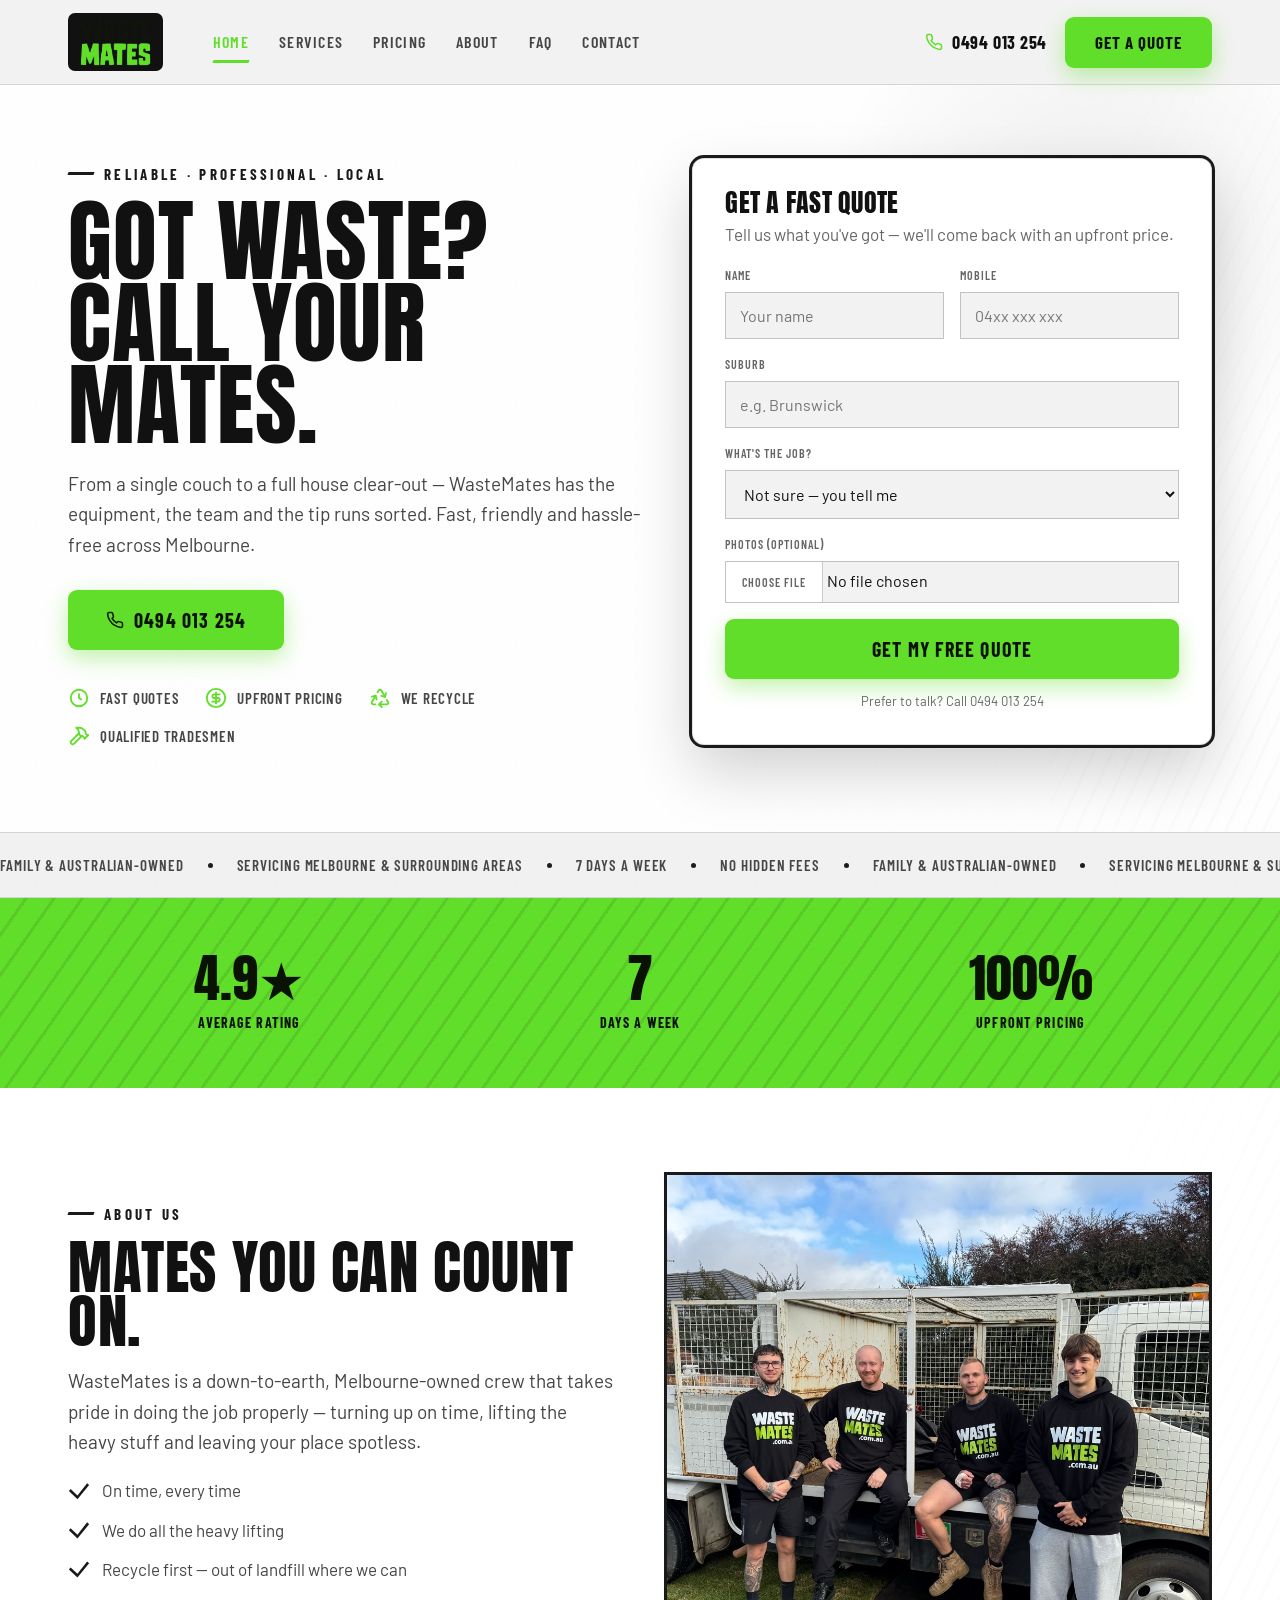
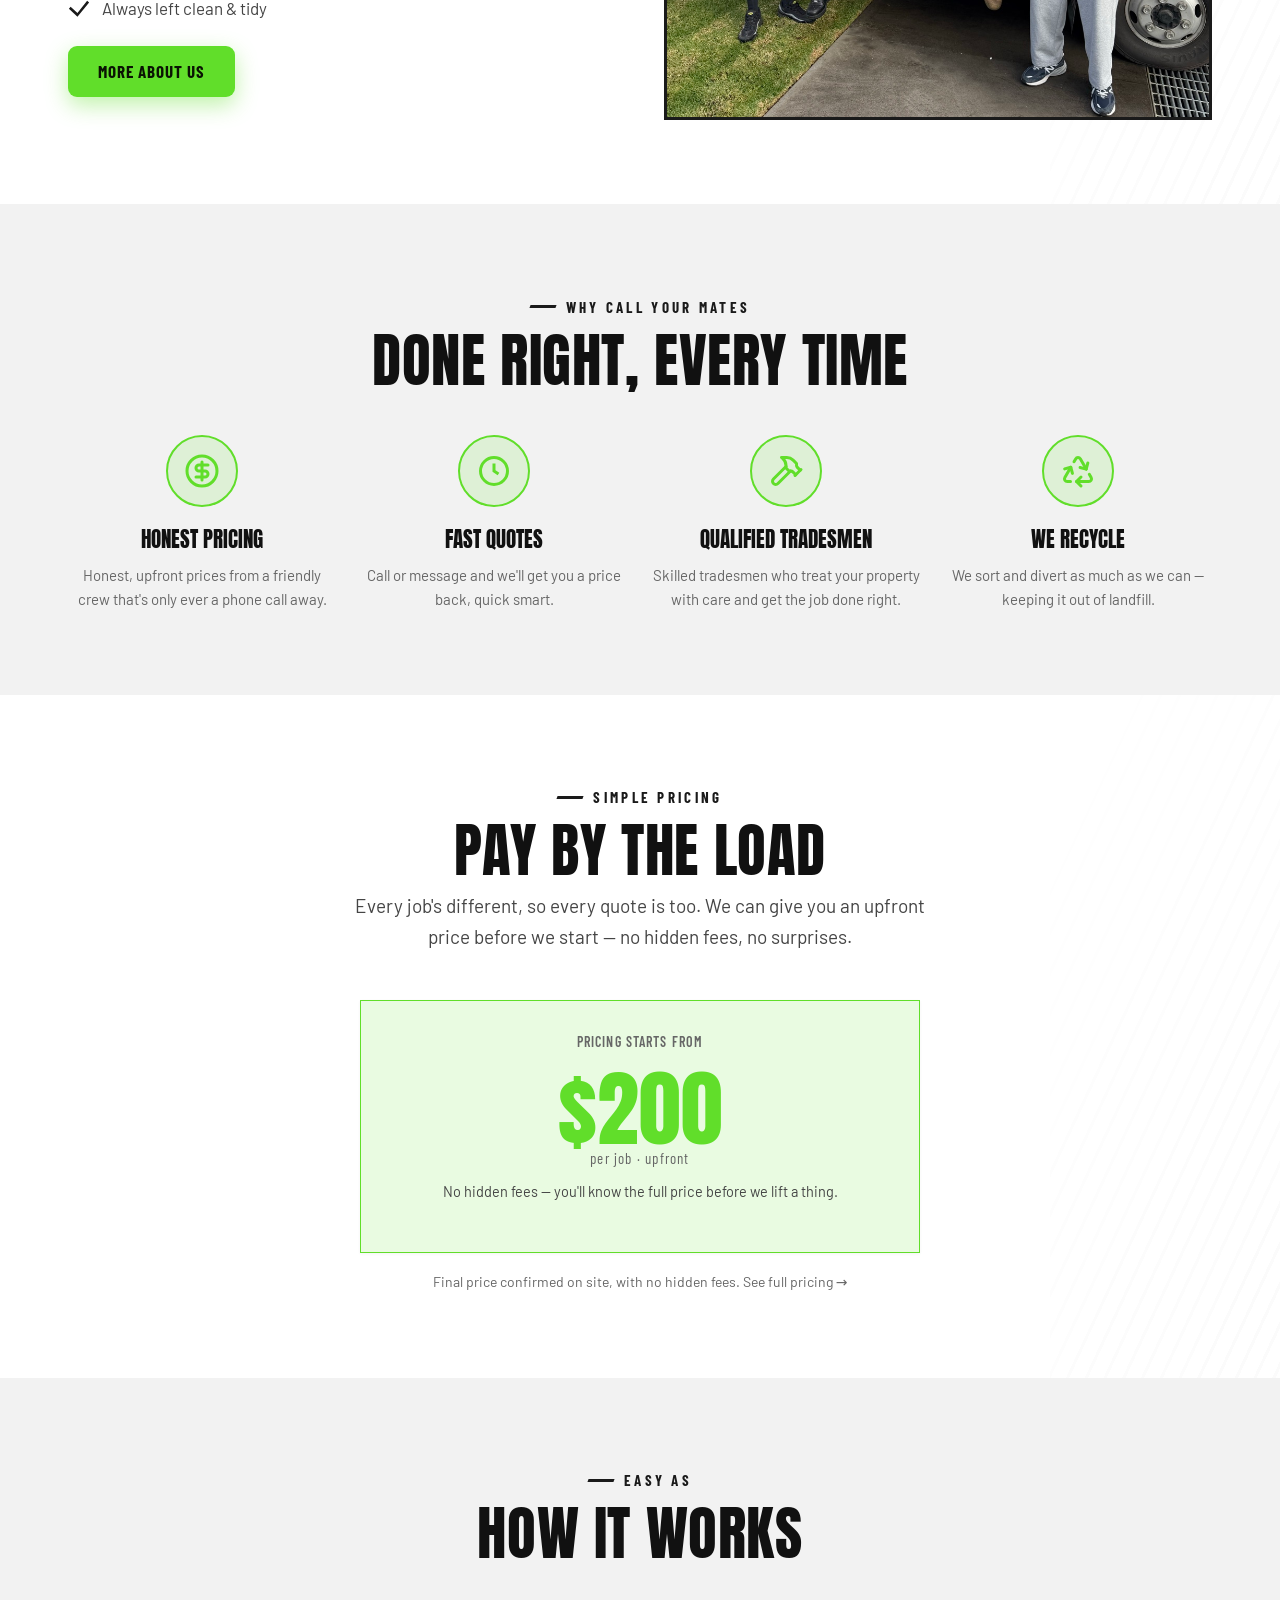
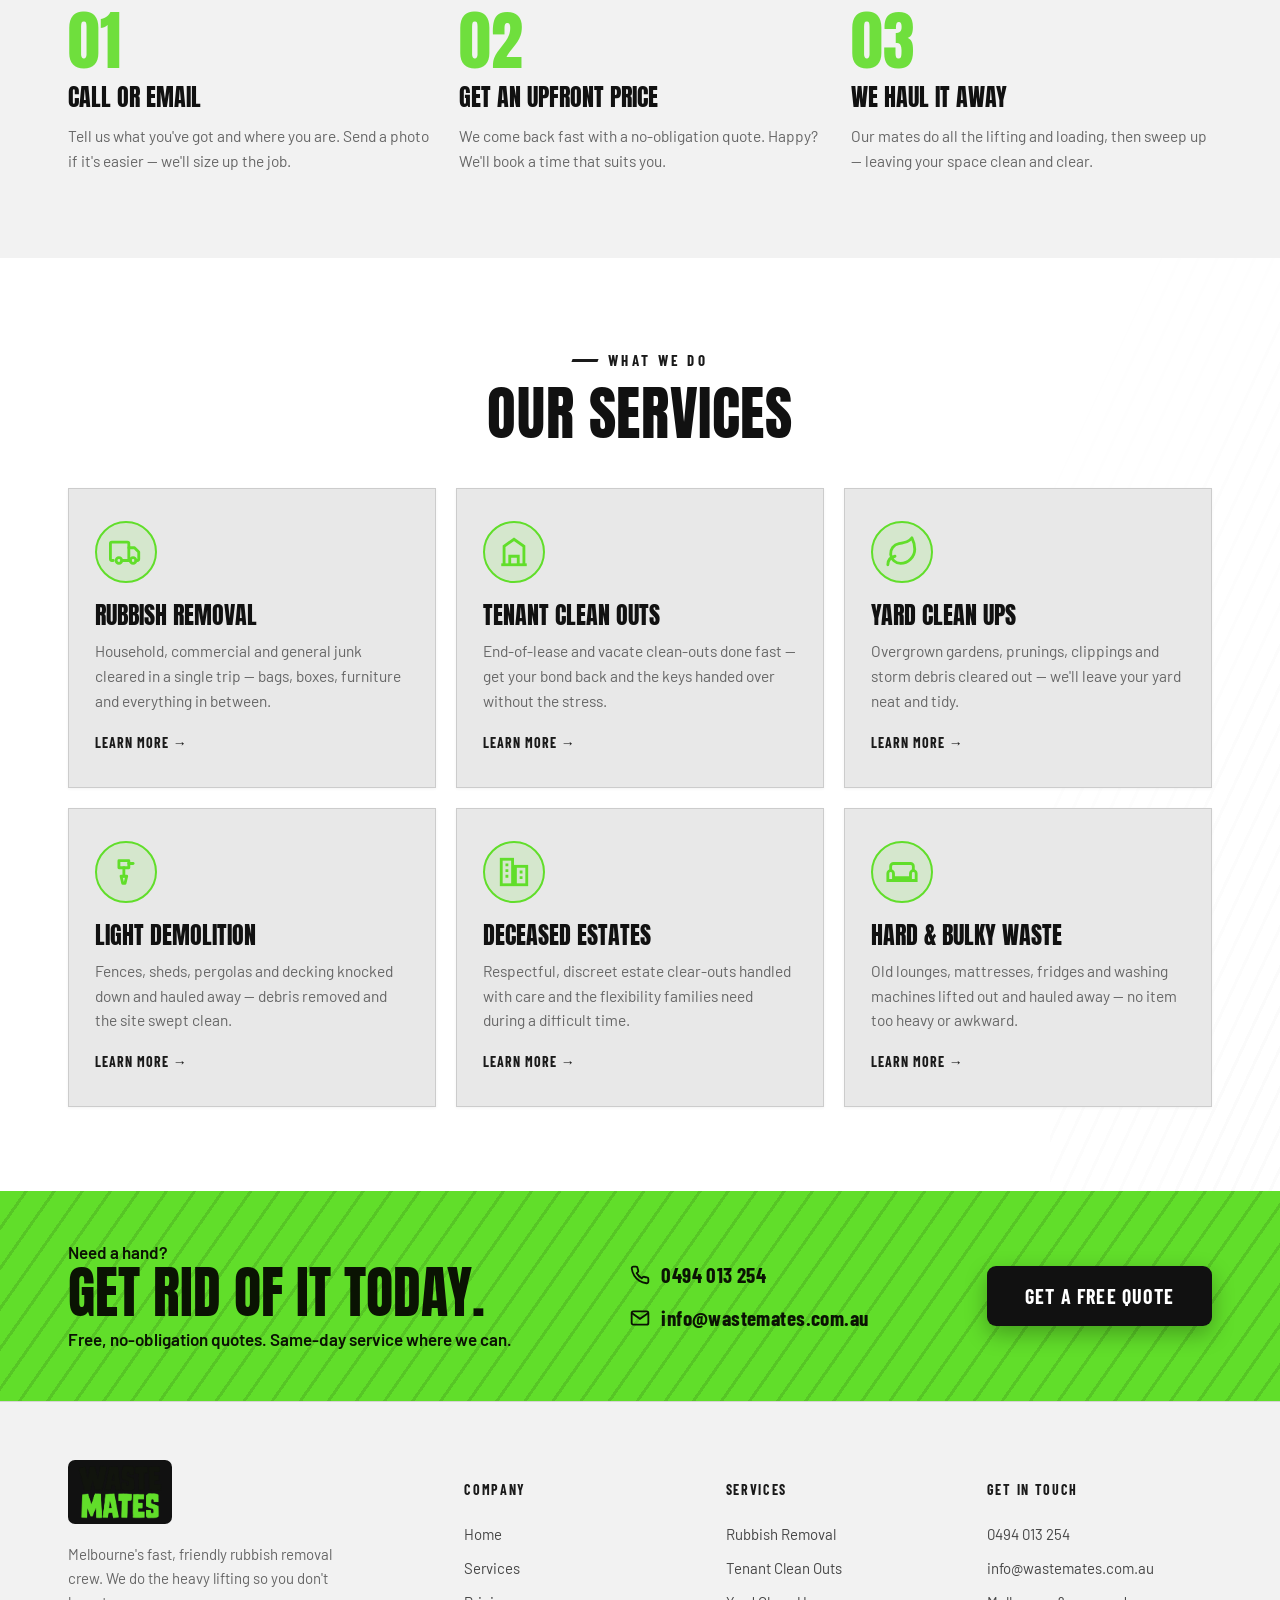
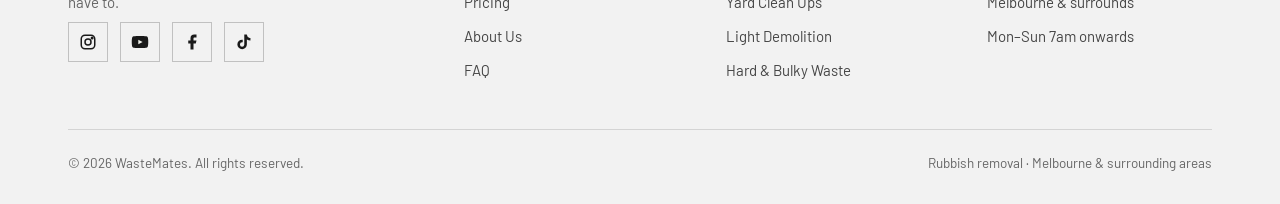
==== commit 84178686: "style: green banners restored, service cards darkened to bg3 - Stats band and CTA band: reverted to " ====
--- a/index.html
+++ b/index.html
@@ -7,7 +7,7 @@
 <meta name="description" content="WasteMates is Melbourne's fast, friendly rubbish removal crew. Upfront pricing, fast quotes, qualified tradesmen. We do the heavy lifting — call 0494 013 254." />
 <meta name="theme-color" content="#ffffff" />
 <link rel="icon" href="assets/logo.png" />
-<link rel="stylesheet" href="styles.css?v=7" />
+<link rel="stylesheet" href="styles.css?v=8" />
   <!-- Meta Pixel Code -->
   <script>
   !function(f,b,e,v,n,t,s)
--- a/styles.css
+++ b/styles.css
@@ -163,7 +163,7 @@
 /* ---------- services grid ---------- */
 .svc-grid{display:grid;grid-template-columns:repeat(3,1fr);gap:20px;}
 .svc-card{
-  background:#ffffff;border:1px solid var(--line);padding:32px 26px;
+  background:var(--bg3);border:1px solid var(--line);padding:32px 26px;
   box-shadow:0 1px 3px rgba(0,0,0,.05);
   position:relative;transition:transform .15s,border-color .15s,background .15s,box-shadow .15s;overflow:hidden;
 }
@@ -229,16 +229,16 @@
 .tst .who span{color:var(--muted);font-weight:600;}
 
 /* ---------- stats band ---------- */
-.stats-band{position:relative;background:#1e1e1e;color:#ffffff;overflow:hidden;}
-.stats-band::before{content:"";position:absolute;inset:0;opacity:.07;background:repeating-linear-gradient(125deg,transparent 0 20px,#fff 20px 23px);pointer-events:none;}
+.stats-band{position:relative;background:var(--green);color:#0a1303;overflow:hidden;}
+.stats-band::before{content:"";position:absolute;inset:0;opacity:.1;background:repeating-linear-gradient(125deg,transparent 0 20px,#0a1303 20px 23px);pointer-events:none;}
 .stats-band .wrap{padding:54px 28px;}
 .stats-grid{position:relative;z-index:1;display:grid;grid-template-columns:repeat(3,1fr);gap:28px;text-align:center;}
-.stat-block .num{font-family:var(--disp);text-transform:uppercase;font-size:clamp(34px,4.6vw,52px);line-height:1;color:var(--green);}
+.stat-block .num{font-family:var(--disp);text-transform:uppercase;font-size:clamp(34px,4.6vw,52px);line-height:1;}
 .stat-block .lbl{margin-top:8px;font-family:var(--cond);font-weight:700;text-transform:uppercase;letter-spacing:.08em;font-size:14px;}
 
 /* ---------- big CTA band ---------- */
-.cta-band{position:relative;background:#1e1e1e;color:#ffffff;overflow:hidden;}
-.cta-band::before{content:"";position:absolute;inset:0;opacity:.07;background:repeating-linear-gradient(125deg,transparent 0 20px,#fff 20px 23px);pointer-events:none;}
+.cta-band{position:relative;background:var(--green);color:#0a1303;overflow:hidden;}
+.cta-band::before{content:"";position:absolute;inset:0;opacity:.12;background:repeating-linear-gradient(125deg,transparent 0 20px,#0a1303 20px 23px);pointer-events:none;}
 .cta-band .wrap{display:flex;flex-wrap:wrap;align-items:center;gap:30px;justify-content:space-between;padding:48px 28px;}
 .cta-band h2{font-family:var(--disp);text-transform:uppercase;font-size:clamp(34px,4.4vw,56px);line-height:.92;}
 .cta-band .sub{font-weight:600;font-size:17px;}
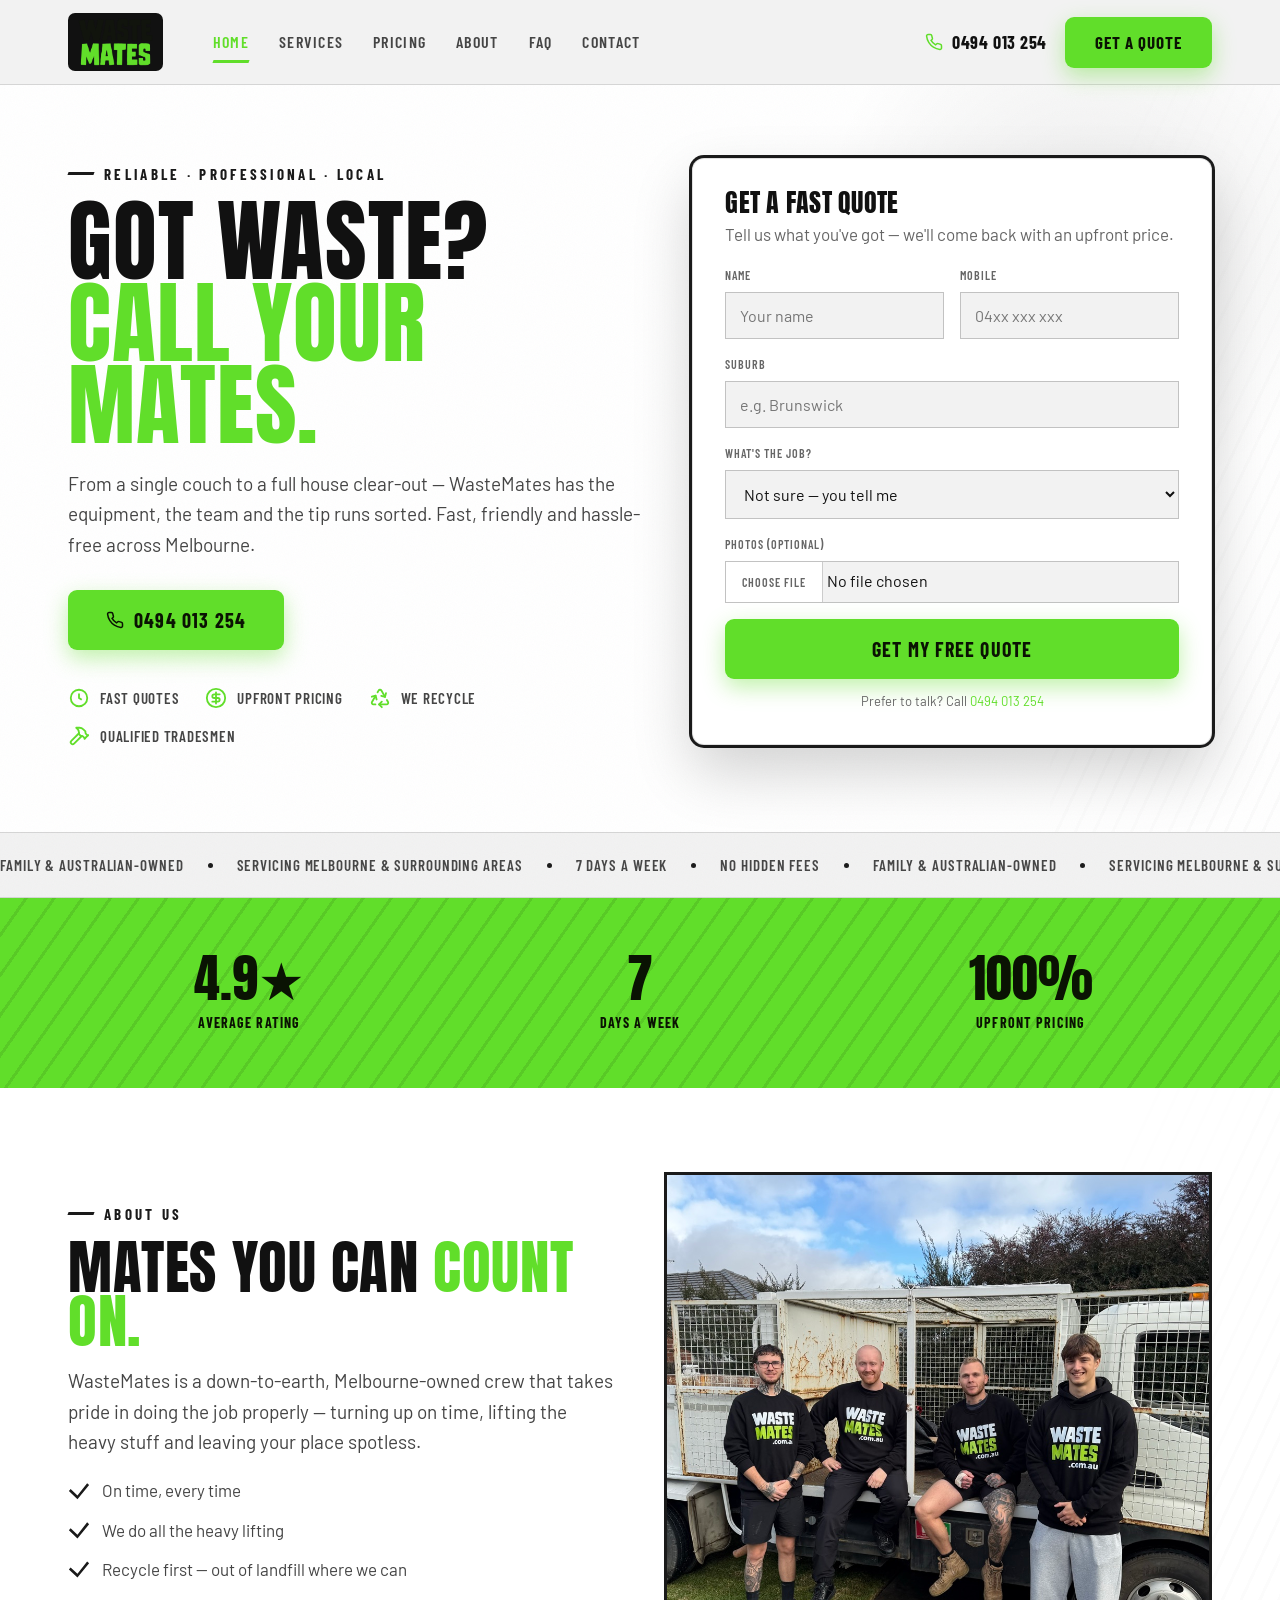
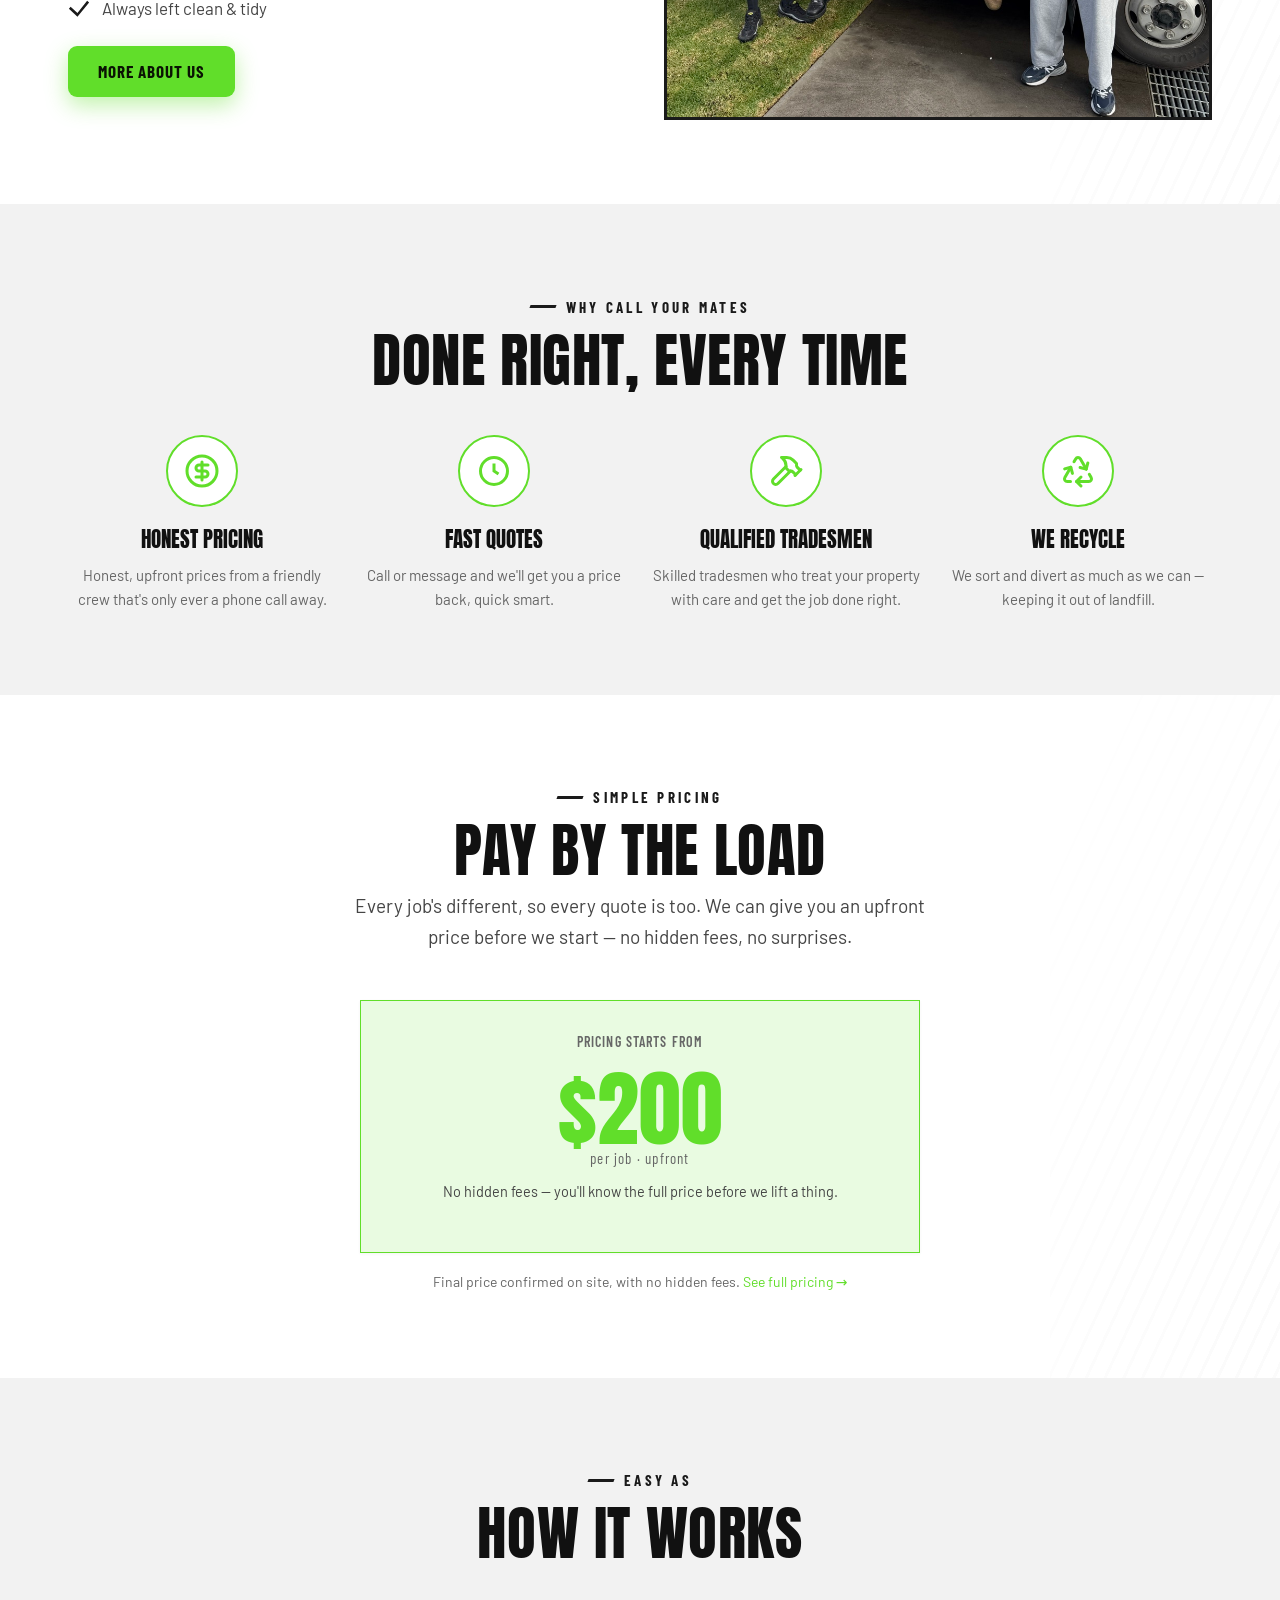
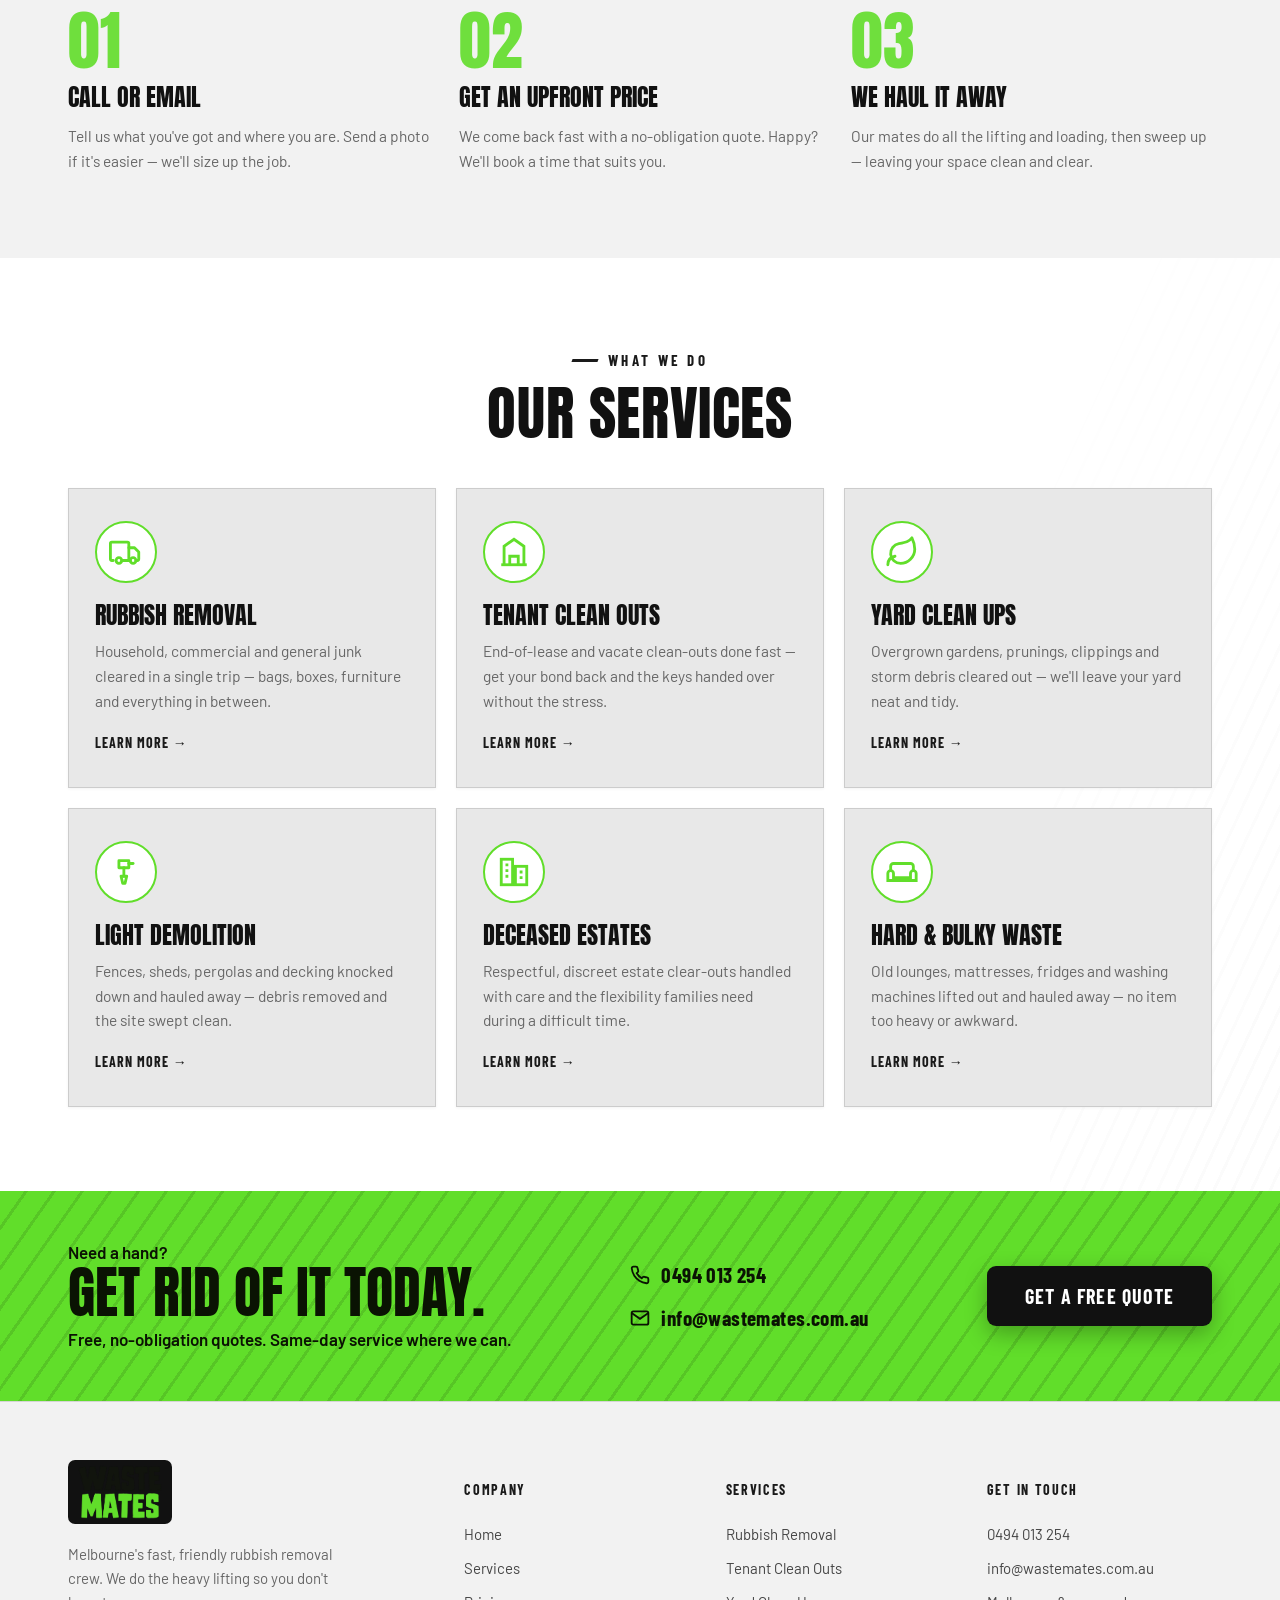
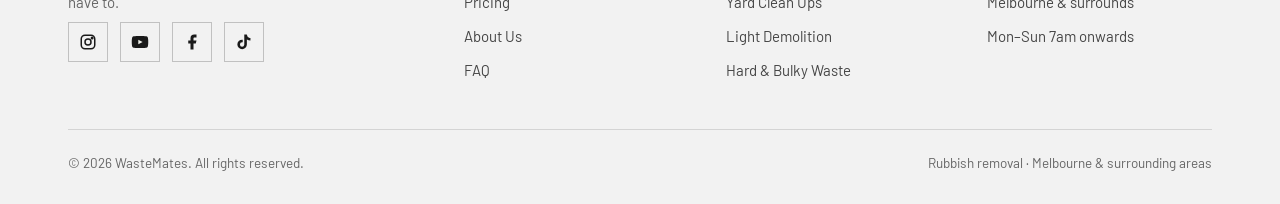
==== commit e0f715e5: "style: green heading text restored + white-fill green-outline icons - .green / .brand-text: back to " ====
--- a/index.html
+++ b/index.html
@@ -7,7 +7,7 @@
 <meta name="description" content="WasteMates is Melbourne's fast, friendly rubbish removal crew. Upfront pricing, fast quotes, qualified tradesmen. We do the heavy lifting — call 0494 013 254." />
 <meta name="theme-color" content="#ffffff" />
 <link rel="icon" href="assets/logo.png" />
-<link rel="stylesheet" href="styles.css?v=8" />
+<link rel="stylesheet" href="styles.css?v=9" />
   <!-- Meta Pixel Code -->
   <script>
   !function(f,b,e,v,n,t,s)
--- a/styles.css
+++ b/styles.css
@@ -79,8 +79,8 @@
 h1.disp{font-size:clamp(46px,7vw,92px);}
 h2.disp{font-size:clamp(34px,4.6vw,60px);}
 h3.disp{font-size:clamp(22px,2.4vw,30px);}
-.green{color:inherit;}
-.brand-text{color:inherit;}
+.green{color:var(--green);}
+.brand-text{color:var(--green);}
 .lead{font-size:19px;color:var(--ink2);max-width:54ch;}
 .muted{color:var(--muted);}
 
@@ -170,7 +170,7 @@
 .svc-card::before{content:"";position:absolute;left:0;top:0;width:100%;height:4px;background:var(--green);transform:scaleX(0);transform-origin:left;transition:transform .2s;}
 .svc-card:hover{transform:translateY(-5px);border-color:var(--line2);background:var(--bg2);box-shadow:0 12px 28px rgba(0,0,0,.08);}
 .svc-card:hover::before{transform:scaleX(1);}
-.svc-ic{width:62px;height:62px;border-radius:50%;display:flex;align-items:center;justify-content:center;background:var(--green-soft);border:2px solid var(--green);margin-bottom:20px;}
+.svc-ic{width:62px;height:62px;border-radius:50%;display:flex;align-items:center;justify-content:center;background:#ffffff;border:2px solid var(--green);margin-bottom:20px;}
 .svc-ic svg{width:34px;height:34px;color:var(--green);}
 .svc-card h3{font-family:var(--disp);text-transform:uppercase;font-size:24px;line-height:1;margin-bottom:12px;}
 .svc-card p{color:var(--muted);font-size:15.5px;}
@@ -180,7 +180,7 @@
 .why{background:var(--bg2);}
 .why-grid{display:grid;grid-template-columns:repeat(4,1fr);gap:24px;}
 .why-item{text-align:center;}
-.why-ic{width:72px;height:72px;margin:0 auto 16px;border-radius:50%;border:2px solid var(--green);background:var(--green-soft);display:flex;align-items:center;justify-content:center;}
+.why-ic{width:72px;height:72px;margin:0 auto 16px;border-radius:50%;border:2px solid var(--green);background:#ffffff;display:flex;align-items:center;justify-content:center;}
 .why-ic svg{width:36px;height:36px;color:var(--green);}
 .why-item h3{font-family:var(--disp);text-transform:uppercase;font-size:21px;margin-bottom:6px;}
 .why-item p{color:var(--muted);font-size:15px;}
@@ -290,7 +290,7 @@
 /* ---------- contact ---------- */
 .contact-grid{display:grid;grid-template-columns:1fr 1.1fr;gap:40px;align-items:start;}
 .contact-card{background:var(--card);border:1px solid var(--line);padding:26px;display:flex;gap:16px;align-items:center;margin-bottom:14px;box-shadow:0 1px 3px rgba(0,0,0,.05);}
-.contact-card .ic{width:54px;height:54px;border-radius:50%;flex:none;background:var(--green-soft);border:2px solid var(--green);display:flex;align-items:center;justify-content:center;}
+.contact-card .ic{width:54px;height:54px;border-radius:50%;flex:none;background:#ffffff;border:2px solid var(--green);display:flex;align-items:center;justify-content:center;}
 .contact-card .ic svg{width:26px;height:26px;color:var(--green);}
 .contact-card .lbl{font-family:var(--cond);font-weight:600;text-transform:uppercase;letter-spacing:.1em;font-size:12px;color:var(--muted);}
 .contact-card .val{font-family:var(--cond);font-weight:700;font-size:22px;}
